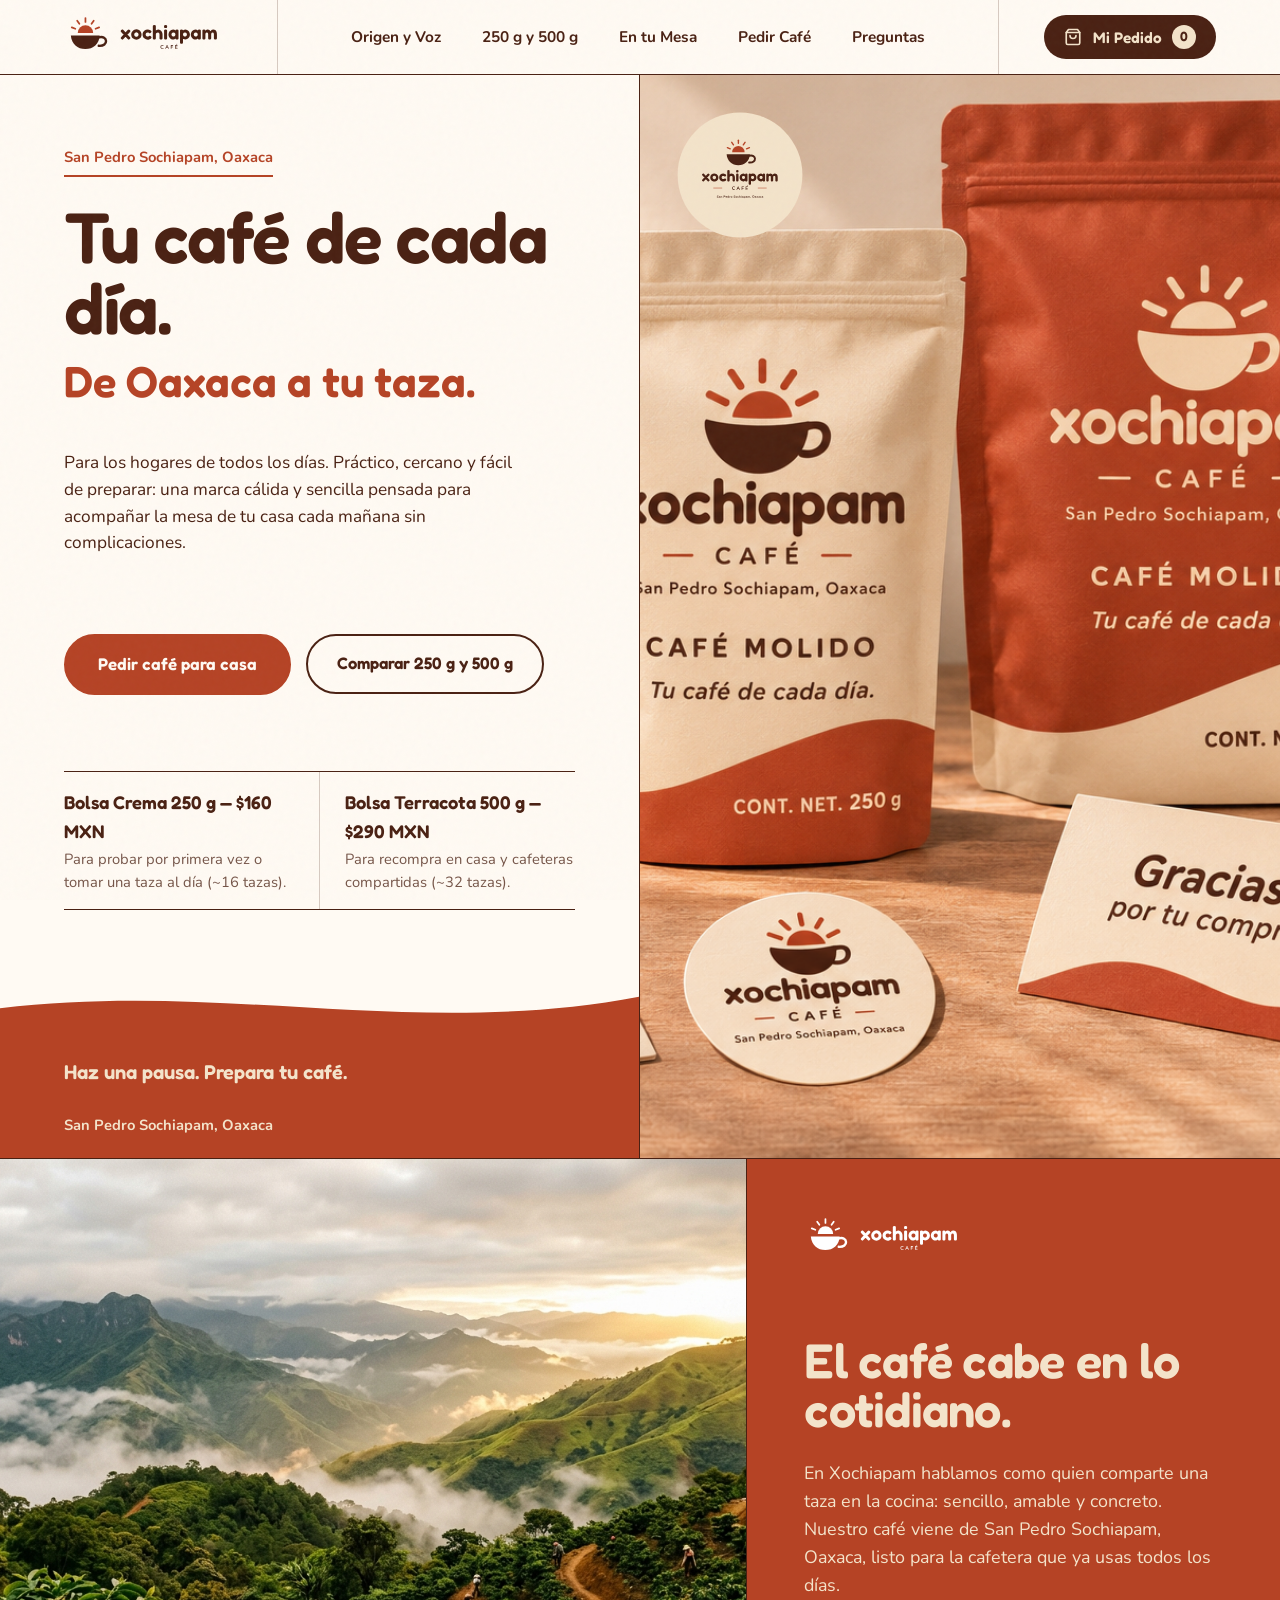
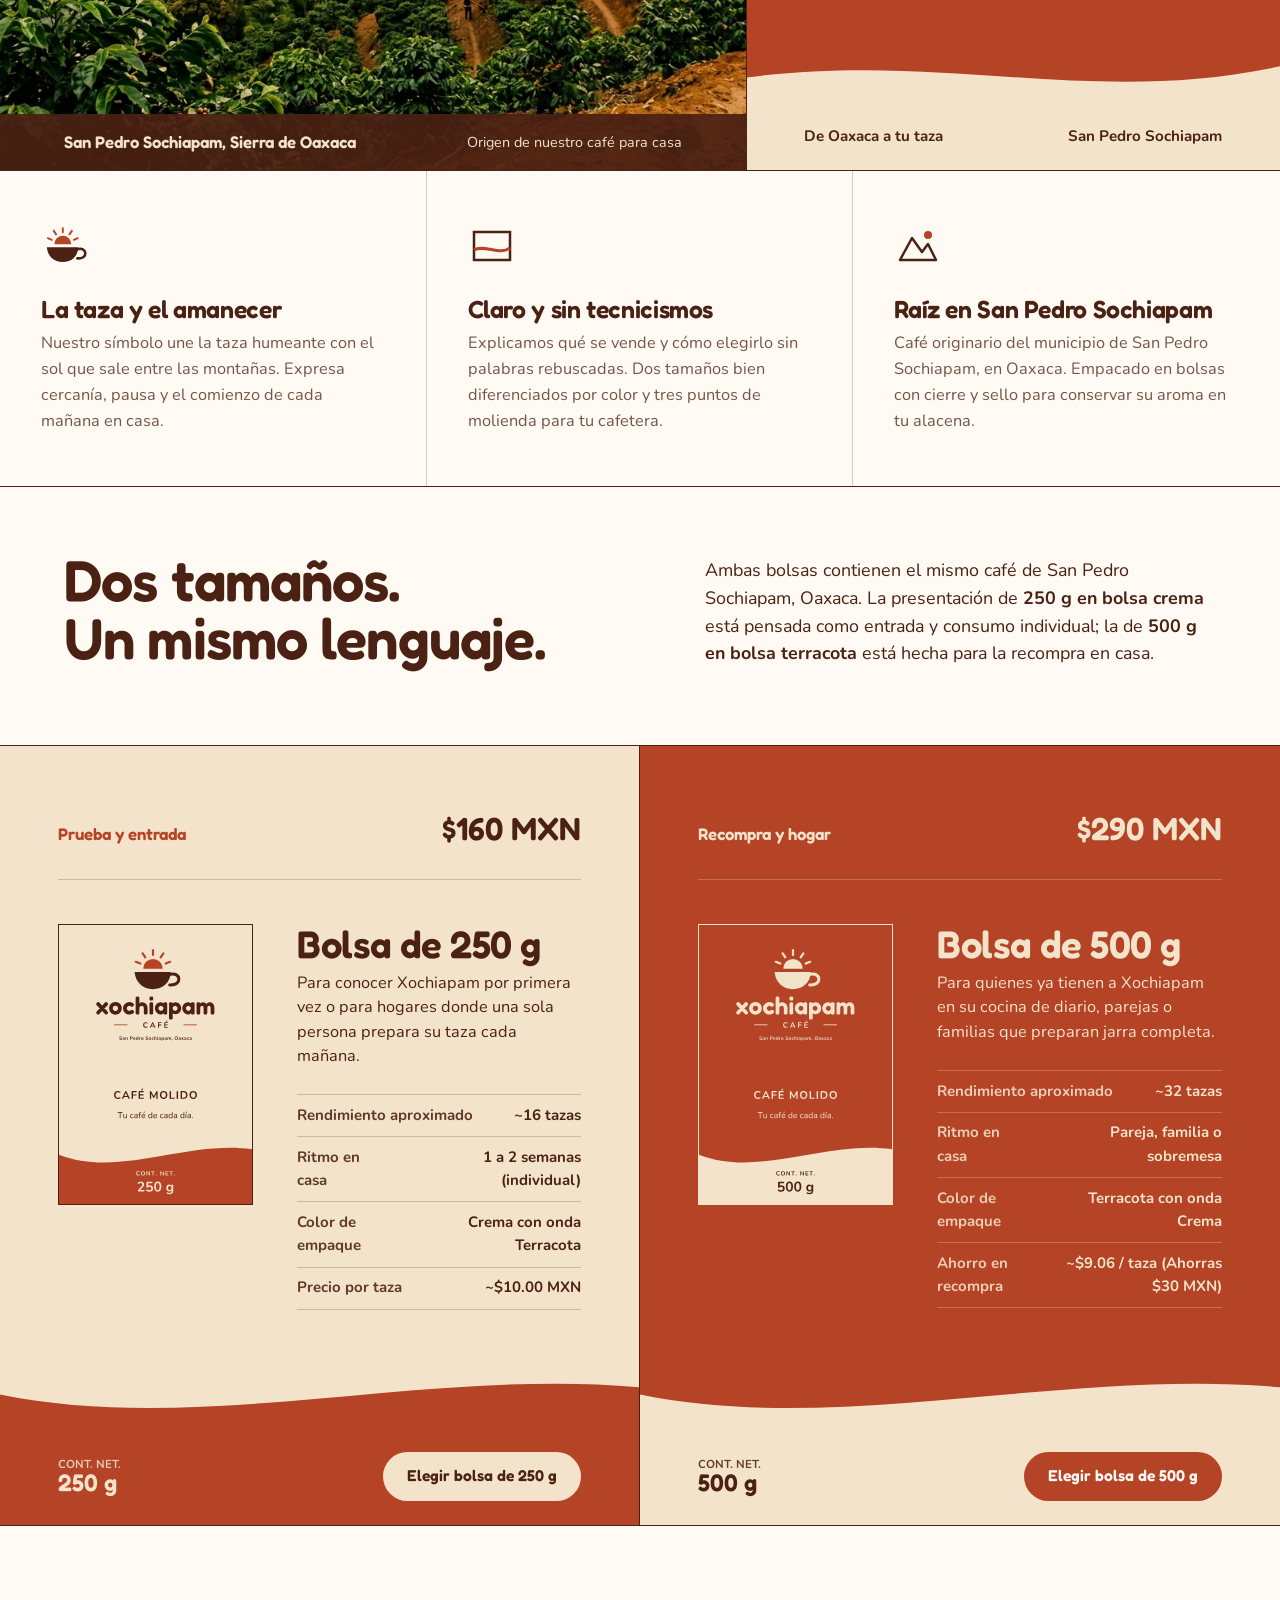
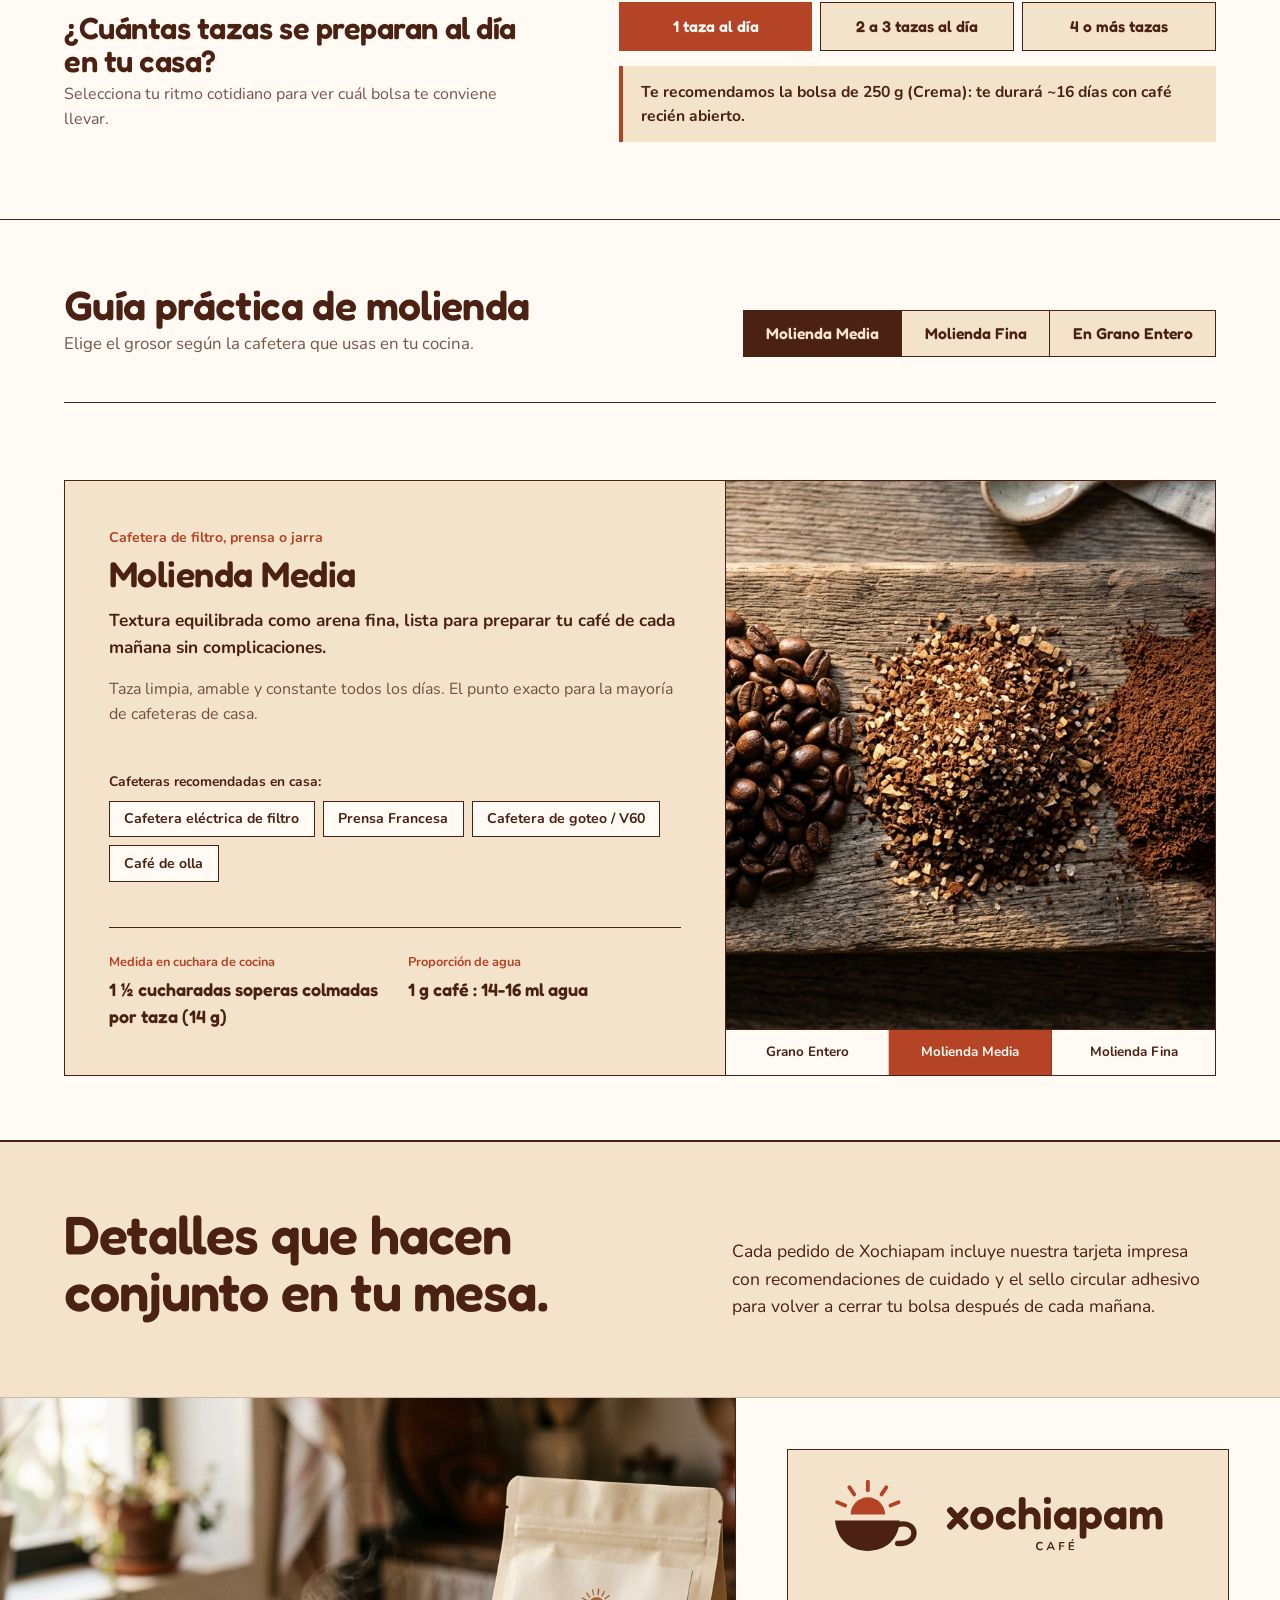
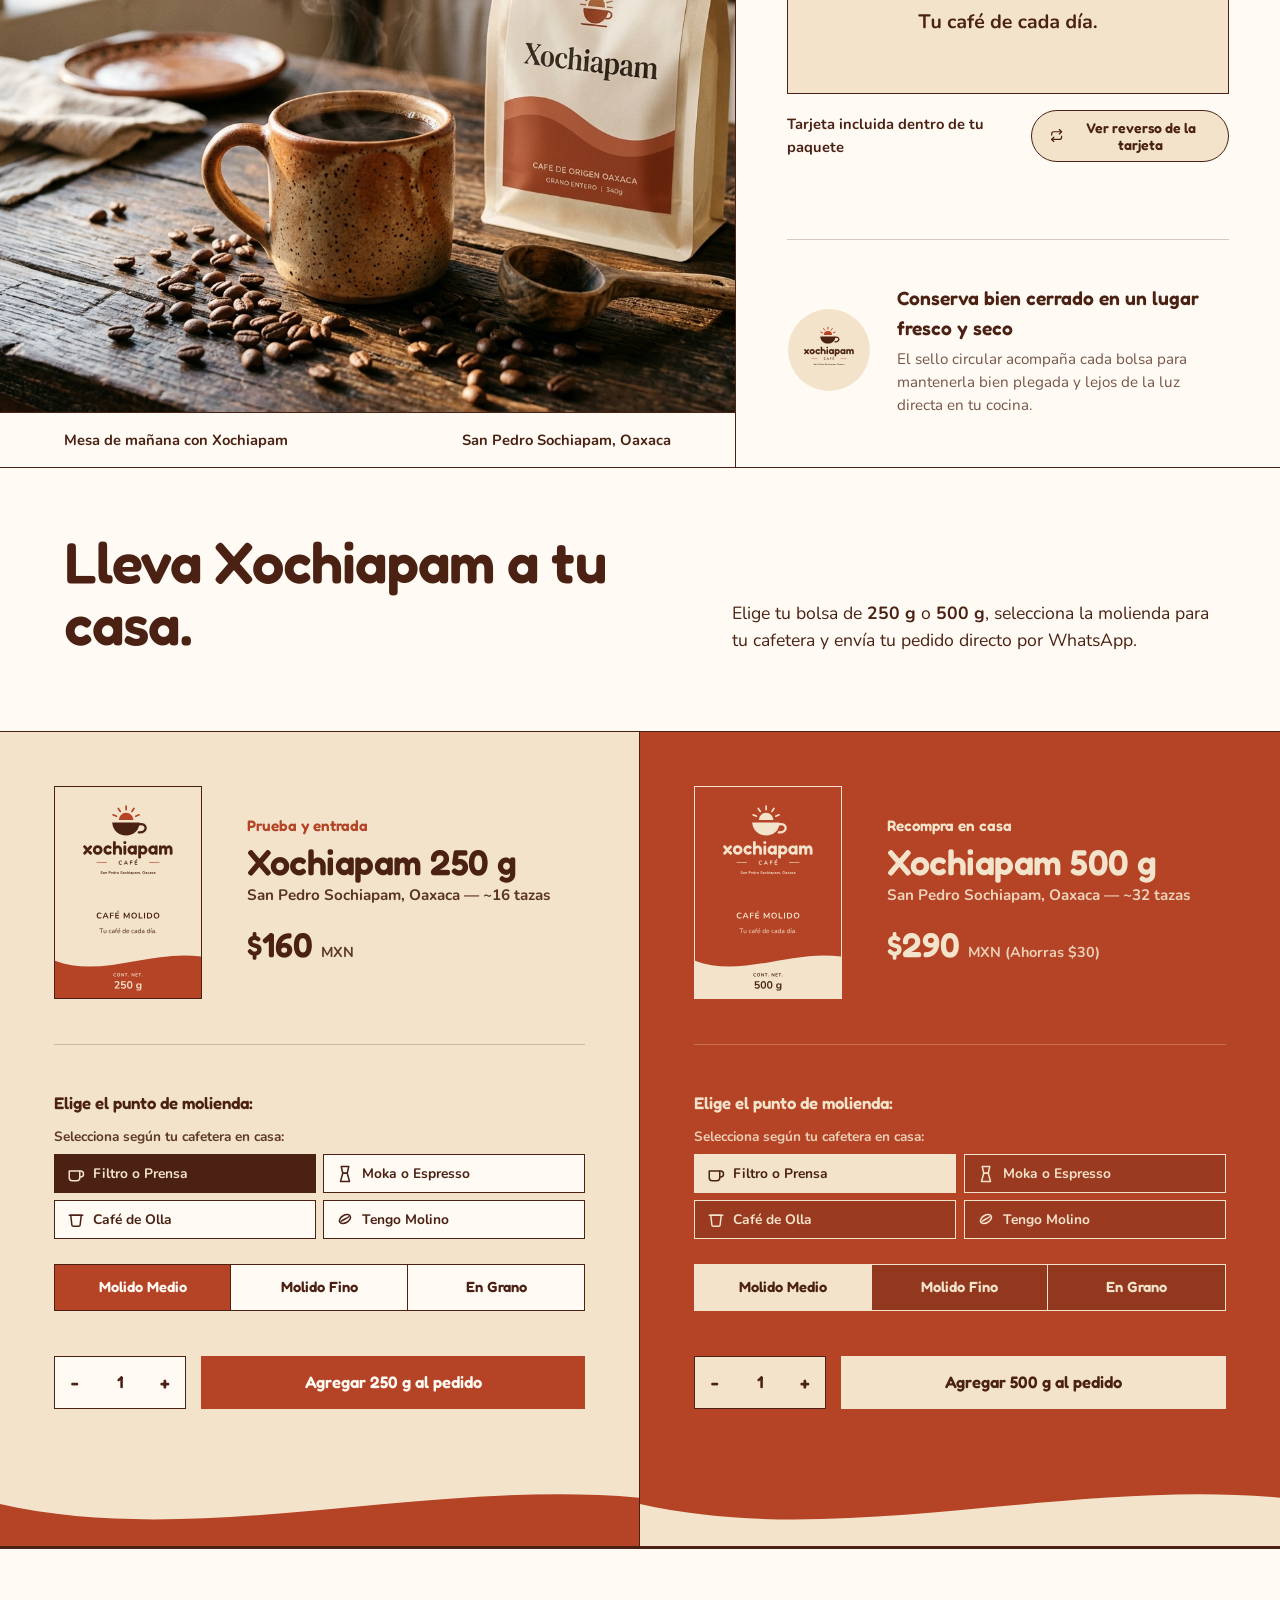
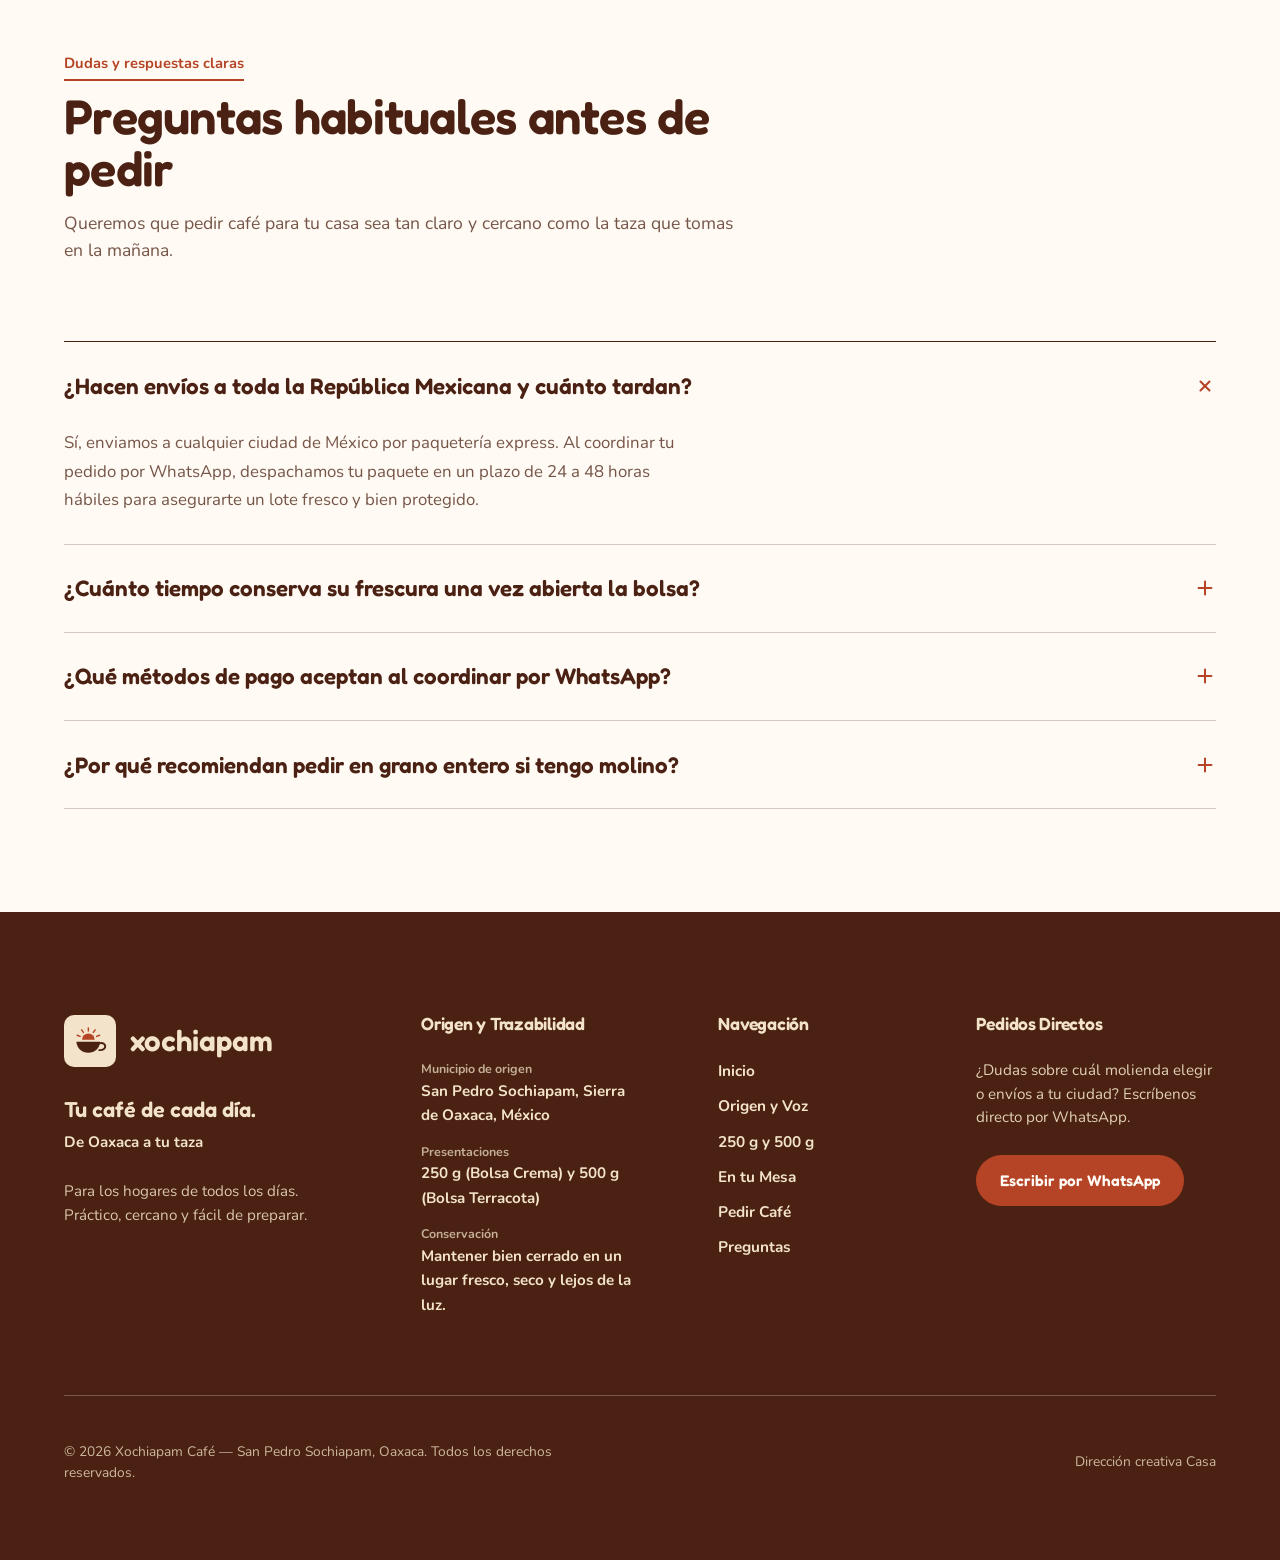
==== index.html @ 37b4b262 "feat(ui): add native editorial FAQ accordion and interactive purchase toast" ====
<!DOCTYPE html>
<html lang="es-MX">
<head>
  <meta charset="UTF-8">
  <meta name="viewport" content="width=device-width, initial-scale=1.0">
  <title>Xochiapam — Tu café de cada día | San Pedro Sochiapam, Oaxaca</title>
  <meta name="description" content="Café Xochiapam de San Pedro Sochiapam, Oaxaca. Para los hogares de todos los días: práctico, cercano y fácil de preparar. Presentaciones de 250 g en bolsa crema y 500 g en bolsa terracota.">
  <meta name="theme-color" content="#4A2113">

  <link rel="icon" type="image/svg+xml" href="assets/logos/simbolo-color.svg">

  <!-- Hojas de estilo modulares -->
  <link rel="stylesheet" href="css/tokens.css">
  <link rel="stylesheet" href="css/layout.css">
  <link rel="stylesheet" href="css/components.css">
</head>
<body>

  <!-- Enlace de salto directo para accesibilidad -->
  <a href="#main-content" class="skip-link">Saltar al contenido principal</a>

  <!-- ======================================================================
       CABECERA FIJA DE MARCA (SIN ADORNOS NI NUMERACIÓN ARTIFICIAL)
       ====================================================================== -->
  <header class="site-header">
    <div class="header-inner">
      <a href="#hero" class="brand-logo-link" aria-label="Xochiapam Café — Inicio">
        <img src="assets/logos/horizontal-color.svg" alt="Xochiapam Café" class="brand-logo-img" width="184" height="44">
      </a>

      <nav class="main-nav" aria-label="Navegación principal">
        <a href="#origen" class="nav-link">Origen y Voz</a>
        <a href="#comparativa" class="nav-link">250 g y 500 g</a>
        <a href="#mesa" class="nav-link">En tu Mesa</a>
        <a href="#tienda" class="nav-link">Pedir Café</a>
        <a href="#faq" class="nav-link">Preguntas</a>
      </nav>

      <div class="header-actions">
        <button
          type="button"
          id="cart-open-btn"
          class="cart-trigger-btn"
          aria-controls="cart-drawer"
          aria-haspopup="dialog"
          aria-label="Abrir bolsa de pedido"
        >
          <svg width="18" height="18" viewBox="0 0 24 24" fill="none" stroke="currentColor" stroke-width="2.2" stroke-linecap="round" stroke-linejoin="round" aria-hidden="true">
            <path d="M6 2L3 6v14a2 2 0 0 0 2 2h14a2 2 0 0 0 2-2V6l-3-4z"></path>
            <line x1="3" y1="6" x2="21" y2="6"></line>
            <path d="M16 10a4 4 0 0 1-8 0"></path>
          </svg>
          <span>Mi Pedido</span>
          <span id="cart-counter" class="cart-badge" aria-live="polite">0</span>
        </button>
      </div>
    </div>
  </header>

  <main id="main-content">

    <!-- ====================================================================
         HERO FULL-BLEED 50/50 SPLIT ARQUITECTÓNICO (#hero)
         ==================================================================== -->
    <section id="hero" class="hero-section" aria-labelledby="hero-heading">
      <div class="hero-split-stage">
        <!-- Mitad Izquierda: Tipografía Monumental + Tabla Rápida + Onda Terracota -->
        <div class="hero-left-pane">
          <div class="hero-left-content">
            <span class="hero-origin-tag">San Pedro Sochiapam, Oaxaca</span>

            <h1 id="hero-heading" class="hero-title">
              Tu café de cada día.
            </h1>
            <p class="hero-subtitle-display">
              De Oaxaca a tu taza.
            </p>

            <p class="hero-lead">
              Para los hogares de todos los días. Práctico, cercano y fácil de preparar: una marca cálida y sencilla pensada para acompañar la mesa de tu casa cada mañana sin complicaciones.
            </p>

            <div class="hero-cta-group">
              <a href="#tienda" class="btn-primary">Pedir café para casa</a>
              <a href="#comparativa" class="btn-secondary">Comparar 250 g y 500 g</a>
            </div>

            <div class="hero-presentations-ledger">
              <div class="hero-ledger-cell">
                <strong class="hero-ledger-title">Bolsa Crema 250 g — $160 MXN</strong>
                <span class="hero-ledger-desc">Para probar por primera vez o tomar una taza al día (~16 tazas).</span>
              </div>
              <div class="hero-ledger-cell">
                <strong class="hero-ledger-title">Bolsa Terracota 500 g — $290 MXN</strong>
                <span class="hero-ledger-desc">Para recompra en casa y cafeteras compartidas (~32 tazas).</span>
              </div>
            </div>
          </div>

          <div class="hero-left-wave-band">
            <svg class="hero-wave-svg" viewBox="0 0 1080 140" preserveAspectRatio="none" aria-hidden="true">
              <path d="M0 55 C380 -15 700 135 1080 25 V140 H0 Z" fill="#B54325"></path>
            </svg>
            <div class="hero-wave-bar">
              <strong>Haz una pausa. Prepara tu café.</strong>
              <span>San Pedro Sochiapam, Oaxaca</span>
            </div>
          </div>
        </div>

        <!-- Mitad Derecha: Fotografía a Sangre + Sello Oficial -->
        <div class="hero-right-pane">
          <img
            src="assets/images/adhesivo-circular.svg"
            alt="Sello circular oficial de Xochiapam Café, San Pedro Sochiapam, Oaxaca"
            class="hero-axis-seal"
            width="136"
            height="136"
          >
          <img
            src="assets/images/visualizacion-empaque.png"
            alt="Bolsas de Café Xochiapam de 250 g en crema y 500 g en terracota junto a una taza servida sobre mesa de madera"
            class="hero-bleed-photo"
            width="960"
            height="720"
            loading="eager"
          >
        </div>
      </div>
    </section>

    <!-- ====================================================================
         ORIGEN Y VOZ DE MARCA (#origen)
         Panorama de la Sierra + Bloque Monolítico Terracota + 3 Columnas
         ==================================================================== -->
    <section id="origen" class="section-origins" aria-labelledby="origins-heading">
      <div class="origins-top-spread">
        <figure class="origins-sierra-stage">
          <img
            src="assets/images/origen-sochiapam-sierra.jpg"
            alt="Montañas y cafetales bajo sombra en San Pedro Sochiapam, Sierra de Oaxaca"
            class="origins-sierra-img"
            width="960"
            height="600"
            loading="lazy"
          >
          <figcaption class="origins-sierra-caption">
            <strong>San Pedro Sochiapam, Sierra de Oaxaca</strong>
            <span>Origen de nuestro café para casa</span>
          </figcaption>
        </figure>

        <div class="origins-terracota-slab">
          <div class="slab-content">
            <img
              src="assets/logos/horizontal-blanco.svg"
              alt="Xochiapam Café en color crema"
              class="slab-brand-mark"
              width="176"
              height="44"
              loading="lazy"
            >
            <h2 id="origins-heading" class="slab-heading">
              El café cabe en lo cotidiano.
            </h2>
            <p class="slab-lead">
              En Xochiapam hablamos como quien comparte una taza en la cocina: sencillo, amable y concreto. Nuestro café viene de San Pedro Sochiapam, Oaxaca, listo para la cafetera que ya usas todos los días.
            </p>
          </div>

          <div class="slab-wave-footer">
            <svg class="slab-wave-svg" viewBox="0 0 1080 140" preserveAspectRatio="none" aria-hidden="true">
              <path d="M0 55 C400 -15 700 135 1080 25 V140 H0 Z" fill="#F3E3CA"></path>
            </svg>
            <div class="slab-crema-strip">
              <span>De Oaxaca a tu taza</span>
              <span>San Pedro Sochiapam</span>
            </div>
          </div>
        </div>
      </div>

      <!-- Tres Pilares de Identidad (Sin numeración artificial) -->
      <div class="origins-pillars-grid">
        <article class="origin-pillar-col">
          <img
            src="assets/logos/simbolo-color.svg"
            alt="Símbolo de la taza y el amanecer de Xochiapam"
            class="origin-pillar-icon"
            width="48"
            height="48"
            loading="lazy"
          >
          <div>
            <h3>La taza y el amanecer</h3>
            <p>Nuestro símbolo une la taza humeante con el sol que sale entre las montañas. Expresa cercanía, pausa y el comienzo de cada mañana en casa.</p>
          </div>
        </article>

        <article class="origin-pillar-col">
          <svg class="origin-pillar-icon" viewBox="0 0 48 48" fill="none" aria-hidden="true">
            <rect x="6" y="10" width="36" height="28" stroke="#4A2113" stroke-width="2.5"></rect>
            <path d="M6 28 C16 22 32 34 42 26" stroke="#B54325" stroke-width="3"></path>
          </svg>
          <div>
            <h3>Claro y sin tecnicismos</h3>
            <p>Explicamos qué se vende y cómo elegirlo sin palabras rebuscadas. Dos tamaños bien diferenciados por color y tres puntos de molienda para tu cafetera.</p>
          </div>
        </article>

        <article class="origin-pillar-col">
          <svg class="origin-pillar-icon" viewBox="0 0 48 48" fill="none" aria-hidden="true">
            <path d="M6 38 L18 16 L28 30 L34 22 L42 38 Z" stroke="#4A2113" stroke-width="2.5" stroke-linejoin="round"></path>
            <circle cx="34" cy="13" r="4" fill="#B54325"></circle>
          </svg>
          <div>
            <h3>Raíz en San Pedro Sochiapam</h3>
            <p>Café originario del municipio de San Pedro Sochiapam, en Oaxaca. Empacado en bolsas con cierre y sello para conservar su aroma en tu alacena.</p>
          </div>
        </article>
      </div>
    </section>

    <!-- ====================================================================
         EMPAQUE Y COMPARATIVA FULL-BLEED 50/50 (#comparativa)
         "Dos tamaños. Un mismo lenguaje." (Pág. 09 del Manual)
         ==================================================================== -->
    <section id="comparativa" class="section-comparison" aria-labelledby="comparison-heading">
      <div class="comparison-header-bar">
        <h2 id="comparison-heading" class="comparison-headline">
          Dos tamaños.<br>Un mismo lenguaje.
        </h2>
        <p class="comparison-lead">
          Ambas bolsas contienen el mismo café de San Pedro Sochiapam, Oaxaca. La presentación de <strong>250 g en bolsa crema</strong> está pensada como entrada y consumo individual; la de <strong>500 g en bolsa terracota</strong> está hecha para la recompra en casa.
        </p>
      </div>

      <!-- Duelo Arquitectónico 50/50 a Sangre: Crema (250g) | Terracota (500g) -->
      <div class="dual-packaging-split">
        <!-- MITAD IZQUIERDA: 250 g CREMA CON ONDA TERRACOTA -->
        <article class="pack-world pack-world--crema" id="world-250">
          <div class="pack-world-inner">
            <header class="pack-world-header">
              <span class="pack-role-tag">Prueba y entrada</span>
              <span class="pack-price-pill">$160 MXN</span>
            </header>

            <div class="pack-body-grid">
              <img
                src="assets/images/frontal-250g.svg"
                alt="Etiqueta oficial frontal de 250 g en color crema con onda terracota"
                class="pack-label-artwork"
                width="195"
                height="281"
                loading="lazy"
              >

              <div>
                <h3 class="pack-title">Bolsa de 250 g</h3>
                <p class="pack-subtitle">
                  Para conocer Xochiapam por primera vez o para hogares donde una sola persona prepara su taza cada mañana.
                </p>

                <dl class="pack-specs-dl">
                  <div class="pack-spec-row">
                    <dt>Rendimiento aproximado</dt>
                    <dd>~16 tazas</dd>
                  </div>
                  <div class="pack-spec-row">
                    <dt>Ritmo en casa</dt>
                    <dd>1 a 2 semanas (individual)</dd>
                  </div>
                  <div class="pack-spec-row">
                    <dt>Color de empaque</dt>
                    <dd>Crema con onda Terracota</dd>
                  </div>
                  <div class="pack-spec-row">
                    <dt>Precio por taza</dt>
                    <dd>~$10.00 MXN</dd>
                  </div>
                </dl>
              </div>
            </div>
          </div>

          <div class="pack-wave-footer">
            <svg class="pack-wave-svg" viewBox="0 0 900 120" preserveAspectRatio="none" aria-hidden="true">
              <path d="M0 30 C280 115 600 -25 900 15 V120 H0 Z" fill="#B54325"></path>
            </svg>
            <div class="pack-wave-cta-bar">
              <div class="pack-weight-stamp">
                <small>CONT. NET.</small>
                250 g
              </div>
              <a href="#tienda" class="btn-comparison" data-weight="250">
                Elegir bolsa de 250 g
              </a>
            </div>
          </div>
        </article>

        <!-- MITAD DERECHA: 500 g TERRACOTA CON ONDA CREMA -->
        <article class="pack-world pack-world--terracota" id="world-500">
          <div class="pack-world-inner">
            <header class="pack-world-header">
              <span class="pack-role-tag">Recompra y hogar</span>
              <span class="pack-price-pill">$290 MXN</span>
            </header>

            <div class="pack-body-grid">
              <img
                src="assets/images/frontal-500g.svg"
                alt="Etiqueta oficial frontal de 500 g en color terracota con onda crema"
                class="pack-label-artwork"
                width="195"
                height="281"
                loading="lazy"
              >

              <div>
                <h3 class="pack-title">Bolsa de 500 g</h3>
                <p class="pack-subtitle">
                  Para quienes ya tienen a Xochiapam en su cocina de diario, parejas o familias que preparan jarra completa.
                </p>

                <dl class="pack-specs-dl">
                  <div class="pack-spec-row">
                    <dt>Rendimiento aproximado</dt>
                    <dd>~32 tazas</dd>
                  </div>
                  <div class="pack-spec-row">
                    <dt>Ritmo en casa</dt>
                    <dd>Pareja, familia o sobremesa</dd>
                  </div>
                  <div class="pack-spec-row">
                    <dt>Color de empaque</dt>
                    <dd>Terracota con onda Crema</dd>
                  </div>
                  <div class="pack-spec-row">
                    <dt>Ahorro en recompra</dt>
                    <dd>~$9.06 / taza (Ahorras $30 MXN)</dd>
                  </div>
                </dl>
              </div>
            </div>
          </div>

          <div class="pack-wave-footer">
            <svg class="pack-wave-svg" viewBox="0 0 900 120" preserveAspectRatio="none" aria-hidden="true">
              <path d="M0 30 C280 115 600 -25 900 15 V120 H0 Z" fill="#F3E3CA"></path>
            </svg>
            <div class="pack-wave-cta-bar">
              <div class="pack-weight-stamp">
                <small>CONT. NET.</small>
                500 g
              </div>
              <a href="#tienda" class="btn-comparison" data-weight="500">
                Elegir bolsa de 500 g
              </a>
            </div>
          </div>
        </article>
      </div>

      <!-- Calculadora Interactiva de Ritmo en Casa -->
      <div class="household-matcher" aria-label="Calculadora de presentación según consumo diario">
        <div class="matcher-question">
          <h3>¿Cuántas tazas se preparan al día en tu casa?</h3>
          <p>Selecciona tu ritmo cotidiano para ver cuál bolsa te conviene llevar.</p>
        </div>
        <div class="matcher-controls">
          <div class="matcher-pills" role="group" aria-label="Tazas preparadas por día">
            <button type="button" class="matcher-pill is-active" data-ritmo="individual" aria-pressed="true">1 taza al día</button>
            <button type="button" class="matcher-pill" data-ritmo="pareja" aria-pressed="false">2 a 3 tazas al día</button>
            <button type="button" class="matcher-pill" data-ritmo="familia" aria-pressed="false">4 o más tazas</button>
          </div>
          <div class="matcher-verdict" aria-live="polite">
            <span id="matcher-verdict-text">Te recomendamos la bolsa de 250 g (Crema): te durará ~16 días con café recién abierto.</span>
          </div>
        </div>
      </div>

      <!-- Guía Táctil de Molienda con Escenario Macro Fotográfico -->
      <div class="grind-guide-block">
        <div class="grind-guide-top">
          <div class="grind-guide-heading">
            <h3>Guía práctica de molienda</h3>
            <p>Elige el grosor según la cafetera que usas en tu cocina.</p>
          </div>

          <div class="grind-tablist" role="tablist" aria-label="Opciones de molienda">
            <button type="button" role="tab" id="tab-medio" class="grind-tab is-active" aria-selected="true" aria-controls="grind-panel" tabindex="0" data-grind-id="medio">
              Molienda Media
            </button>
            <button type="button" role="tab" id="tab-fino" class="grind-tab" aria-selected="false" aria-controls="grind-panel" tabindex="-1" data-grind-id="fino">
              Molienda Fina
            </button>
            <button type="button" role="tab" id="tab-grano" class="grind-tab" aria-selected="false" aria-controls="grind-panel" tabindex="-1" data-grind-id="grano">
              En Grano Entero
            </button>
          </div>
        </div>

        <div id="grind-panel" class="grind-tabpanel" role="tabpanel" aria-labelledby="tab-medio">
          <div class="grind-panel-info">
            <div>
              <span class="grind-panel-badge" id="grind-badge">Cafetera de filtro, prensa o jarra</span>
              <h4 class="grind-panel-title" id="grind-title">Molienda Media</h4>
              <p class="grind-panel-recommendation" id="grind-recommendation">
                Textura equilibrada como arena fina, lista para preparar tu café de cada mañana sin complicaciones.
              </p>
              <p class="grind-panel-taste" id="grind-taste">
                Taza limpia, amable y constante todos los días. El punto exacto para la mayoría de cafeteras de casa.
              </p>

              <p class="grind-methods-label">Cafeteras recomendadas en casa:</p>
              <ul class="grind-methods-list" id="grind-methods">
                <li class="method-tag">Cafetera eléctrica de filtro</li>
                <li class="method-tag">Prensa Francesa</li>
                <li class="method-tag">Cafetera de goteo / V60</li>
                <li class="method-tag">Café de olla</li>
              </ul>
            </div>

            <div class="grind-recipe-row">
              <div>
                <span class="recipe-stat-label">Medida en cuchara de cocina</span>
                <span class="recipe-stat-value" id="grind-spoons-text">1 ½ cucharadas soperas colmadas por taza (14 g)</span>
              </div>
              <div>
                <span class="recipe-stat-label">Proporción de agua</span>
                <span class="recipe-stat-value" id="grind-ratio-text">1 g café : 14-16 ml agua</span>
              </div>
            </div>
          </div>

          <figure class="grind-tactile-stage" id="grind-photo-stage" data-active-grind="medio">
            <div class="grind-tactile-img-wrap">
              <img
                src="assets/images/granos-molienda-textura.jpg"
                alt="Comparativa macro sobre madera: grano entero tostado, molienda media y molienda fina"
                class="grind-tactile-img"
                width="680"
                height="420"
                loading="lazy"
              >
            </div>
            <figcaption class="grind-tactile-zones">
              <span class="grind-zone-item" data-zone="grano">Grano Entero</span>
              <span class="grind-zone-item" data-zone="medio">Molienda Media</span>
              <span class="grind-zone-item" data-zone="fino">Molienda Fina</span>
            </figcaption>
          </figure>
        </div>
      </div>
    </section>

    <!-- ====================================================================
         DETALLES QUE HACEN CONJUNTO EN TU MESA (#mesa)
         ==================================================================== -->
    <section id="mesa" class="section-ensemble" aria-labelledby="ensemble-heading">
      <div class="ensemble-header-bar">
        <h2 id="ensemble-heading" class="ensemble-headline">
          Detalles que hacen conjunto en tu mesa.
        </h2>
        <p class="ensemble-lead">
          Cada pedido de Xochiapam incluye nuestra tarjeta impresa con recomendaciones de cuidado y el sello circular adhesivo para volver a cerrar tu bolsa después de cada mañana.
        </p>
      </div>

      <div class="ensemble-split-grid">
        <figure class="ensemble-photo-pane">
          <img
            src="assets/images/ritual-taza-madera.jpg"
            alt="Taza de cerámica artesanal con café recién servido junto a una bolsa de Xochiapam sobre mesa de madera"
            width="900"
            height="675"
            loading="lazy"
          >
          <figcaption class="ensemble-photo-caption">
            <span>Mesa de mañana con Xochiapam</span>
            <span>San Pedro Sochiapam, Oaxaca</span>
          </figcaption>
        </figure>

        <div class="ensemble-stationery-pane">
          <div class="ensemble-flip-card-wrap">
            <div class="ensemble-flip-card" role="button" tabindex="0" aria-label="Girar tarjeta de agradecimiento para ver frente y reverso">
              <div class="ensemble-flip-face ensemble-flip-face--front">
                <img
                  src="assets/images/tarjeta-frente.svg"
                  alt="Frente de la tarjeta Xochiapam: Tu café de cada día"
                  width="900"
                  height="500"
                  loading="lazy"
                >
              </div>
              <div class="ensemble-flip-face ensemble-flip-face--back">
                <img
                  src="assets/images/tarjeta-reverso.svg"
                  alt="Reverso de la tarjeta Xochiapam: San Pedro Sochiapam, Oaxaca"
                  width="900"
                  height="500"
                  loading="lazy"
                >
              </div>
            </div>
            <div class="ensemble-flip-controls">
              <span class="ensemble-flip-caption">Tarjeta incluida dentro de tu paquete</span>
              <button type="button" class="btn-flip-card" id="btn-flip-card" aria-pressed="false">
                <svg width="15" height="15" viewBox="0 0 24 24" fill="none" stroke="currentColor" stroke-width="2.2" stroke-linecap="round" stroke-linejoin="round" aria-hidden="true">
                  <polyline points="17 1 21 5 17 9"></polyline>
                  <path d="M3 11V9a4 4 0 0 1 4-4h14"></path>
                  <polyline points="7 23 3 19 7 15"></polyline>
                  <path d="M21 13v2a4 4 0 0 1-4 4H3"></path>
                </svg>
                <span>Ver reverso de la tarjeta</span>
              </button>
            </div>
          </div>

          <div class="ensemble-seal-row">
            <img
              src="assets/images/adhesivo-circular.svg"
              alt="Sello circular adhesivo Xochiapam Café"
              class="ensemble-seal-img"
              width="84"
              height="84"
              loading="lazy"
            >
            <div class="ensemble-seal-text">
              <strong>Conserva bien cerrado en un lugar fresco y seco</strong>
              <p>El sello circular acompaña cada bolsa para mantenerla bien plegada y lejos de la luz directa en tu cocina.</p>
            </div>
          </div>
        </div>
      </div>
    </section>

    <!-- ====================================================================
         MOSTRADOR DE PEDIDO DIRECTO (#tienda)
         ==================================================================== -->
    <section id="tienda" class="section-boutique" aria-labelledby="boutique-heading">
      <div class="boutique-header-bar">
        <h2 id="boutique-heading" class="boutique-title">
          Lleva Xochiapam a tu casa.
        </h2>
        <p class="boutique-subtitle">
          Elige tu bolsa de <strong>250 g</strong> o <strong>500 g</strong>, selecciona la molienda para tu cafetera y envía tu pedido directo por WhatsApp.
        </p>
      </div>

      <div class="boutique-grid">
        <!-- MOSTRADOR 250 g (CREMA) -->
        <article class="boutique-card boutique-card--250" data-product="xochiapam-250">
          <div class="boutique-card-body">
            <div class="boutique-card-top">
              <img
                src="assets/images/frontal-250g.svg"
                alt="Bolsa de Café Xochiapam 250 g en color crema"
                class="boutique-pack-img"
                width="148"
                height="213"
                loading="lazy"
              >
              <div>
                <span class="boutique-badge">Prueba y entrada</span>
                <h3 class="boutique-product-title">Xochiapam 250 g</h3>
                <p class="boutique-product-meta">San Pedro Sochiapam, Oaxaca — ~16 tazas</p>
                <div class="boutique-price-row">
                  <span class="boutique-price">$160</span>
                  <span class="boutique-currency">MXN</span>
                </div>
              </div>
            </div>

            <fieldset class="config-fieldset">
              <legend class="config-legend">Elige el punto de molienda:</legend>

              <div class="quick-brewer-picker">
                <span class="brewer-picker-title">Selecciona según tu cafetera en casa:</span>
                <div class="brewer-buttons-grid">
                  <button type="button" class="btn-brewer is-active" data-grind="medio" aria-label="Molienda media para cafetera de filtro o prensa">
                    <svg viewBox="0 0 24 24" fill="none" stroke="currentColor" stroke-width="2" stroke-linecap="round" stroke-linejoin="round" aria-hidden="true">
                      <path d="M17 8h1a4 4 0 1 1 0 8h-1"></path>
                      <path d="M3 8h14v9a4 4 0 0 1-4 4H7a4 4 0 0 1-4-4Z"></path>
                    </svg>
                    <span>Filtro o Prensa</span>
                  </button>
                  <button type="button" class="btn-brewer" data-grind="fino" aria-label="Molienda fina para cafetera moka o espresso">
                    <svg viewBox="0 0 24 24" fill="none" stroke="currentColor" stroke-width="2" stroke-linecap="round" stroke-linejoin="round" aria-hidden="true">
                      <polygon points="7 2 17 2 15 11 9 11 7 2"></polygon>
                      <polygon points="9 11 15 11 18 22 6 22 9 11"></polygon>
                    </svg>
                    <span>Moka o Espresso</span>
                  </button>
                  <button type="button" class="btn-brewer" data-grind="medio" aria-label="Molienda media para café de olla">
                    <svg viewBox="0 0 24 24" fill="none" stroke="currentColor" stroke-width="2" stroke-linecap="round" stroke-linejoin="round" aria-hidden="true">
                      <path d="M5 7h14l-1.5 13a2 2 0 0 1-2 1.8H8.5a2 2 0 0 1-2-1.8L5 7Z"></path>
                      <line x1="3" y1="7" x2="21" y2="7"></line>
                    </svg>
                    <span>Café de Olla</span>
                  </button>
                  <button type="button" class="btn-brewer" data-grind="grano" aria-label="En grano entero para molino propio">
                    <svg viewBox="0 0 24 24" fill="none" stroke="currentColor" stroke-width="2" stroke-linecap="round" stroke-linejoin="round" aria-hidden="true">
                      <ellipse cx="12" cy="12" rx="8" ry="5" transform="rotate(-30 12 12)"></ellipse>
                      <path d="M7 15c3-2 7-4 10-6"></path>
                    </svg>
                    <span>Tengo Molino</span>
                  </button>
                </div>
              </div>

              <div class="grind-pills-group" role="radiogroup" aria-label="Molienda para bolsa de 250 g">
                <label class="grind-pill-label">
                  <input type="radio" name="grind-250" value="medio" checked>
                  <span class="grind-pill-box">Molido Medio</span>
                </label>
                <label class="grind-pill-label">
                  <input type="radio" name="grind-250" value="fino">
                  <span class="grind-pill-box">Molido Fino</span>
                </label>
                <label class="grind-pill-label">
                  <input type="radio" name="grind-250" value="grano">
                  <span class="grind-pill-box">En Grano</span>
                </label>
              </div>
            </fieldset>

            <div class="boutique-action-row">
              <div class="qty-stepper" role="group" aria-label="Cantidad de bolsas de 250 g">
                <button type="button" class="btn-qty-step" data-action="decrease" aria-label="Disminuir cantidad">-</button>
                <input type="number" class="qty-input" value="1" min="1" max="99" aria-label="Cantidad de bolsas de 250 g">
                <button type="button" class="btn-qty-step" data-action="increase" aria-label="Aumentar cantidad">+</button>
              </div>

              <button type="button" class="btn-add-to-cart" data-product-id="xochiapam-250">
                <span>Agregar 250 g al pedido</span>
              </button>
            </div>
          </div>

          <div class="pack-wave-footer">
            <svg class="pack-wave-svg" viewBox="0 0 900 90" preserveAspectRatio="none" aria-hidden="true">
              <path d="M0 25 C280 95 600 -15 900 15 V90 H0 Z" fill="#B54325"></path>
            </svg>
          </div>
        </article>

        <!-- MOSTRADOR 500 g (TERRACOTA) -->
        <article class="boutique-card boutique-card--500" data-product="xochiapam-500">
          <div class="boutique-card-body">
            <div class="boutique-card-top">
              <img
                src="assets/images/frontal-500g.svg"
                alt="Bolsa de Café Xochiapam 500 g en color terracota"
                class="boutique-pack-img"
                width="148"
                height="213"
                loading="lazy"
              >
              <div>
                <span class="boutique-badge">Recompra en casa</span>
                <h3 class="boutique-product-title">Xochiapam 500 g</h3>
                <p class="boutique-product-meta">San Pedro Sochiapam, Oaxaca — ~32 tazas</p>
                <div class="boutique-price-row">
                  <span class="boutique-price">$290</span>
                  <span class="boutique-currency">MXN (Ahorras $30)</span>
                </div>
              </div>
            </div>

            <fieldset class="config-fieldset">
              <legend class="config-legend">Elige el punto de molienda:</legend>

              <div class="quick-brewer-picker">
                <span class="brewer-picker-title">Selecciona según tu cafetera en casa:</span>
                <div class="brewer-buttons-grid">
                  <button type="button" class="btn-brewer is-active" data-grind="medio" aria-label="Molienda media para cafetera de filtro o prensa">
                    <svg viewBox="0 0 24 24" fill="none" stroke="currentColor" stroke-width="2" stroke-linecap="round" stroke-linejoin="round" aria-hidden="true">
                      <path d="M17 8h1a4 4 0 1 1 0 8h-1"></path>
                      <path d="M3 8h14v9a4 4 0 0 1-4 4H7a4 4 0 0 1-4-4Z"></path>
                    </svg>
                    <span>Filtro o Prensa</span>
                  </button>
                  <button type="button" class="btn-brewer" data-grind="fino" aria-label="Molienda fina para cafetera moka o espresso">
                    <svg viewBox="0 0 24 24" fill="none" stroke="currentColor" stroke-width="2" stroke-linecap="round" stroke-linejoin="round" aria-hidden="true">
                      <polygon points="7 2 17 2 15 11 9 11 7 2"></polygon>
                      <polygon points="9 11 15 11 18 22 6 22 9 11"></polygon>
                    </svg>
                    <span>Moka o Espresso</span>
                  </button>
                  <button type="button" class="btn-brewer" data-grind="medio" aria-label="Molienda media para café de olla">
                    <svg viewBox="0 0 24 24" fill="none" stroke="currentColor" stroke-width="2" stroke-linecap="round" stroke-linejoin="round" aria-hidden="true">
                      <path d="M5 7h14l-1.5 13a2 2 0 0 1-2 1.8H8.5a2 2 0 0 1-2-1.8L5 7Z"></path>
                      <line x1="3" y1="7" x2="21" y2="7"></line>
                    </svg>
                    <span>Café de Olla</span>
                  </button>
                  <button type="button" class="btn-brewer" data-grind="grano" aria-label="En grano entero para molino propio">
                    <svg viewBox="0 0 24 24" fill="none" stroke="currentColor" stroke-width="2" stroke-linecap="round" stroke-linejoin="round" aria-hidden="true">
                      <ellipse cx="12" cy="12" rx="8" ry="5" transform="rotate(-30 12 12)"></ellipse>
                      <path d="M7 15c3-2 7-4 10-6"></path>
                    </svg>
                    <span>Tengo Molino</span>
                  </button>
                </div>
              </div>

              <div class="grind-pills-group" role="radiogroup" aria-label="Molienda para bolsa de 500 g">
                <label class="grind-pill-label">
                  <input type="radio" name="grind-500" value="medio" checked>
                  <span class="grind-pill-box">Molido Medio</span>
                </label>
                <label class="grind-pill-label">
                  <input type="radio" name="grind-500" value="fino">
                  <span class="grind-pill-box">Molido Fino</span>
                </label>
                <label class="grind-pill-label">
                  <input type="radio" name="grind-500" value="grano">
                  <span class="grind-pill-box">En Grano</span>
                </label>
              </div>
            </fieldset>

            <div class="boutique-action-row">
              <div class="qty-stepper" role="group" aria-label="Cantidad de bolsas de 500 g">
                <button type="button" class="btn-qty-step" data-action="decrease" aria-label="Disminuir cantidad">-</button>
                <input type="number" class="qty-input" value="1" min="1" max="99" aria-label="Cantidad de bolsas de 500 g">
                <button type="button" class="btn-qty-step" data-action="increase" aria-label="Aumentar cantidad">+</button>
              </div>

              <button type="button" class="btn-add-to-cart" data-product-id="xochiapam-500">
                <span>Agregar 500 g al pedido</span>
              </button>
            </div>
          </div>

          <div class="pack-wave-footer">
            <svg class="pack-wave-svg" viewBox="0 0 900 90" preserveAspectRatio="none" aria-hidden="true">
              <path d="M0 25 C280 95 600 -15 900 15 V90 H0 Z" fill="#F3E3CA"></path>
            </svg>
          </div>
        </article>
      </div>
    </section>

    <!-- ====================================================================
         PREGUNTAS HABITUALES ANTES DE PEDIR (#faq)
         Acordeón editorial exclusivo (<details name="faq-group">)
         ==================================================================== -->
    <section id="faq" class="section-faq" aria-labelledby="faq-heading">
      <div class="container">
        <div class="faq-header-bar">
          <span class="faq-badge">Dudas y respuestas claras</span>
          <h2 id="faq-heading" class="faq-title">
            Preguntas habituales antes de pedir
          </h2>
          <p class="faq-subtitle">
            Queremos que pedir café para tu casa sea tan claro y cercano como la taza que tomas en la mañana.
          </p>
        </div>

        <div class="faq-accordion-container">
          <details class="faq-item" name="faq-group" open>
            <summary class="faq-summary">
              <span class="faq-question">¿Hacen envíos a toda la República Mexicana y cuánto tardan?</span>
              <svg class="faq-toggle-icon" width="22" height="22" viewBox="0 0 24 24" fill="none" stroke="currentColor" stroke-width="2.2" stroke-linecap="round" stroke-linejoin="round" aria-hidden="true">
                <line x1="12" y1="5" x2="12" y2="19"></line>
                <line x1="5" y1="12" x2="19" y2="12"></line>
              </svg>
            </summary>
            <div class="faq-content">
              <p>
                Sí, enviamos a cualquier ciudad de México por paquetería express. Al coordinar tu pedido por WhatsApp, despachamos tu paquete en un plazo de 24 a 48 horas hábiles para asegurarte un lote fresco y bien protegido.
              </p>
            </div>
          </details>

          <details class="faq-item" name="faq-group">
            <summary class="faq-summary">
              <span class="faq-question">¿Cuánto tiempo conserva su frescura una vez abierta la bolsa?</span>
              <svg class="faq-toggle-icon" width="22" height="22" viewBox="0 0 24 24" fill="none" stroke="currentColor" stroke-width="2.2" stroke-linecap="round" stroke-linejoin="round" aria-hidden="true">
                <line x1="12" y1="5" x2="12" y2="19"></line>
                <line x1="5" y1="12" x2="19" y2="12"></line>
              </svg>
            </summary>
            <div class="faq-content">
              <p>
                Nuestras bolsas cuentan con válvula desgasificadora unidireccional y cierre tipo zip hermético, además del adhesivo circular incluido de regalo. Conservando la bolsa en tu alacena (lejos de calor y luz directa), mantiene su aroma y aceites óptimos de 4 a 6 semanas.
              </p>
            </div>
          </details>

          <details class="faq-item" name="faq-group">
            <summary class="faq-summary">
              <span class="faq-question">¿Qué métodos de pago aceptan al coordinar por WhatsApp?</span>
              <svg class="faq-toggle-icon" width="22" height="22" viewBox="0 0 24 24" fill="none" stroke="currentColor" stroke-width="2.2" stroke-linecap="round" stroke-linejoin="round" aria-hidden="true">
                <line x1="12" y1="5" x2="12" y2="19"></line>
                <line x1="5" y1="12" x2="19" y2="12"></line>
              </svg>
            </summary>
            <div class="faq-content">
              <p>
                Aceptamos transferencia electrónica inmediata (SPEI sin comisión adicional), pago con tarjeta de crédito o débito mediante enlace bancario protegido y depósitos en tiendas de conveniencia. Al enviar tu pedido te proporcionamos los datos al instante.
              </p>
            </div>
          </details>

          <details class="faq-item" name="faq-group">
            <summary class="faq-summary">
              <span class="faq-question">¿Por qué recomiendan pedir en grano entero si tengo molino?</span>
              <svg class="faq-toggle-icon" width="22" height="22" viewBox="0 0 24 24" fill="none" stroke="currentColor" stroke-width="2.2" stroke-linecap="round" stroke-linejoin="round" aria-hidden="true">
                <line x1="12" y1="5" x2="12" y2="19"></line>
                <line x1="5" y1="12" x2="19" y2="12"></line>
              </svg>
            </summary>
            <div class="faq-content">
              <p>
                Moler el café en el minuto previo a la infusión resguarda los compuestos aromáticos más sutiles. Si no tienes molino, no te preocupes: nuestra molienda media llega lista y calibrada para cafetera eléctrica o prensa francesa con excelente rendimiento.
              </p>
            </div>
          </details>
        </div>
      </div>
    </section>

  </main>

  <!-- ======================================================================
       AVISO TÁCTIL FLOTANTE DE PEDIDO (#purchase-toast)
       ====================================================================== -->
  <aside id="purchase-toast" class="purchase-toast" role="status" aria-live="polite" aria-atomic="true" hidden>
    <div class="toast-inner">
      <div class="toast-symbol-box" aria-hidden="true">
        <img src="assets/logos/simbolo-color.svg" alt="" width="24" height="24">
      </div>
      <div class="toast-info">
        <strong class="toast-title">Agregado a tu pedido</strong>
        <p class="toast-item-desc" id="toast-desc">Xochiapam 250 g (Molido Medio)</p>
      </div>
      <div class="toast-actions">
        <button type="button" id="toast-view-btn" class="btn-toast-view">
          <span>Ver bolsa</span>
        </button>
        <button type="button" id="toast-close-btn" class="btn-toast-close" aria-label="Cerrar notificación">
          &times;
        </button>
      </div>
    </div>
  </aside>

  <!-- ======================================================================
       CAJÓN LATERAL NATIVO DE PEDIDO (<dialog id="cart-drawer">)
       ====================================================================== -->
  <dialog
    id="cart-drawer"
    class="cart-drawer"
    aria-labelledby="drawer-title"
    aria-describedby="drawer-desc"
  >
    <div class="drawer-layout">
      <header class="drawer-header">
        <div class="drawer-title-group">
          <h2 id="drawer-title">Tu Pedido Xochiapam</h2>
          <p id="drawer-desc" class="drawer-subtitle">San Pedro Sochiapam, Oaxaca</p>
        </div>
        <button type="button" id="cart-close-btn" class="drawer-close-btn" aria-label="Cerrar ventana de pedido">
          &times;
        </button>
      </header>

      <div class="drawer-body">
        <div id="cart-items-container" aria-live="polite"></div>

        <div class="customer-form-box">
          <h3>Datos para tu entrega (opcional)</h3>
          <div class="form-field">
            <label for="customer-name">Tu nombre</label>
            <input type="text" id="customer-name" class="form-input" placeholder="Ej. Elena Morales" autocomplete="name">
          </div>
          <div class="form-field">
            <label for="customer-city">Ciudad o colonia</label>
            <input type="text" id="customer-city" class="form-input" placeholder="Ej. Oaxaca de Juárez, Centro">
          </div>
          <div class="form-field">
            <label for="customer-notes">Notas para tu pedido</label>
            <input type="text" id="customer-notes" class="form-input" placeholder="Ej. Entregar por la tarde">
          </div>
        </div>
      </div>

      <footer class="drawer-footer">
        <div id="cart-toast" class="cart-toast" role="status" aria-live="polite" hidden></div>

        <div class="subtotal-row">
          <span class="subtotal-label">Total estimado</span>
          <strong id="cart-subtotal" class="subtotal-amount">$0 MXN</strong>
        </div>

        <button type="button" id="btn-whatsapp-checkout" class="btn-whatsapp-checkout">
          <span>Enviar pedido por WhatsApp</span>
        </button>

        <button type="button" id="btn-copy-order" class="btn-copy-order">
          Copiar resumen del pedido
        </button>
      </footer>
    </div>
  </dialog>

  <!-- ======================================================================
       PIE DE PÁGINA INSTITUCIONAL EN CACAO (#4A2113)
       ====================================================================== -->
  <footer class="site-footer">
    <div class="container">
      <div class="footer-grid">
        <div>
          <div class="footer-logo-lockup">
            <span class="footer-symbol-box">
              <img src="assets/logos/simbolo-color.svg" alt="Símbolo Xochiapam" width="36" height="36" loading="lazy">
            </span>
            <span class="footer-wordmark">xochiapam</span>
          </div>
          <p class="footer-motto">Tu café de cada día.</p>
          <span class="footer-support">De Oaxaca a tu taza</span>
          <p class="footer-desc">
            Para los hogares de todos los días. Práctico, cercano y fácil de preparar.
          </p>
        </div>

        <div>
          <h3 class="footer-heading">Origen y Trazabilidad</h3>
          <div class="footer-trace-list">
            <div class="footer-trace-item">
              <strong>Municipio de origen</strong>
              <span>San Pedro Sochiapam, Sierra de Oaxaca, México</span>
            </div>
            <div class="footer-trace-item">
              <strong>Presentaciones</strong>
              <span>250 g (Bolsa Crema) y 500 g (Bolsa Terracota)</span>
            </div>
            <div class="footer-trace-item">
              <strong>Conservación</strong>
              <span>Mantener bien cerrado en un lugar fresco, seco y lejos de la luz.</span>
            </div>
          </div>
        </div>

        <div>
          <h3 class="footer-heading">Navegación</h3>
          <ul class="footer-links-list">
            <li><a href="#hero">Inicio</a></li>
            <li><a href="#origen">Origen y Voz</a></li>
            <li><a href="#comparativa">250 g y 500 g</a></li>
            <li><a href="#mesa">En tu Mesa</a></li>
            <li><a href="#tienda">Pedir Café</a></li>
            <li><a href="#faq">Preguntas</a></li>
          </ul>
        </div>

        <div>
          <h3 class="footer-heading">Pedidos Directos</h3>
          <p class="footer-cta-text">
            ¿Dudas sobre cuál molienda elegir o envíos a tu ciudad? Escríbenos directo por WhatsApp.
          </p>
          <a
            href="https://wa.me/5219511234567?text=Hola%2C%20me%20gustar%C3%ADa%20pedir%20Caf%C3%A9%20Xochiapam"
            target="_blank"
            rel="noopener noreferrer"
            class="btn-footer-wa"
          >
            <span>Escribir por WhatsApp</span>
          </a>
        </div>
      </div>

      <div class="footer-bottom">
        <p>&copy; <span id="current-year">2026</span> Xochiapam Café — San Pedro Sochiapam, Oaxaca. Todos los derechos reservados.</p>
        <p>Dirección creativa Casa</p>
      </div>
    </div>
  </footer>

  <!-- Bundle JS sin dependencias (compatible con file:// y servidor HTTP) -->
  <script defer src="js/bundle.js"></script>
</body>
</html>
---- css/tokens.css ----
@font-face {
  font-family: "Fredoka";
  src: url("../assets/fonts/Fredoka-Semibold.ttf") format("truetype");
  font-weight: 600;
  font-style: normal;
  font-display: swap;
}

@font-face {
  font-family: "Nunito";
  src: url("../assets/fonts/Nunito-Regular.ttf") format("truetype");
  font-weight: 400;
  font-style: normal;
  font-display: swap;
}

@font-face {
  font-family: "Nunito";
  src: url("../assets/fonts/Nunito-Bold.ttf") format("truetype");
  font-weight: 700;
  font-style: normal;
  font-display: swap;
}

:root {
  /* Interpolación nativa para aperturas fluidas de acordeones e intrínsecos */
  interpolate-size: allow-keywords;

  /* Paleta Oficial Xochiapam (Edición 01 · Guía de Marca)
     Cero blancos clínicos (#FFF), cero sombras artificiales, cero degradados. */
  --color-terracota: #B54325;
  --color-terracota-hover: #9B361B;
  --color-crema: #F3E3CA;
  --color-crema-deep: #E8D2B0;
  --color-cacao: #4A2113;
  --color-cacao-muted: rgba(74, 33, 19, 0.76);
  --color-cacao-rule: rgba(74, 33, 19, 0.22);
  --color-cacao-rule-strong: rgba(74, 33, 19, 0.45);
  --color-marfil: #FFFAF3;
  --color-crema-rule: rgba(243, 227, 202, 0.28);

  /* Tipografía Oficial */
  --font-heading: "Fredoka", system-ui, -apple-system, sans-serif;
  --font-body: "Nunito", system-ui, -apple-system, sans-serif;

  /* Escala de Espaciado Editorial */
  --space-2xs: 0.375rem;
  --space-xs: clamp(0.5rem, 0.8vw, 0.75rem);
  --space-sm: clamp(0.75rem, 1.2vw, 1.125rem);
  --space-md: clamp(1.25rem, 2vw, 1.75rem);
  --space-lg: clamp(2rem, 3.5vw, 3rem);
  --space-xl: clamp(3rem, 6vw, 5rem);
  --space-2xl: clamp(4.5rem, 8vw, 7.5rem);

  /* Geometría Redondeada del Maestro Vectorial (Sin sombras) */
  --radius-sm: 10px;
  --radius-md: 18px;
  --radius-lg: 28px;
  --radius-xl: 36px;
  --radius-full: 9999px;

  /* Ancho Editorial */
  --container-max: 1360px;
  --container-pad: clamp(1.5rem, 5vw, 4.5rem);
}

/* Reset Editorial Limpio */
*, *::before, *::after {
  box-sizing: border-box;
  margin: 0;
  padding: 0;
}

html {
  scroll-behavior: smooth;
  font-size: 16px;
  color: var(--color-cacao);
  background-color: var(--color-marfil);
  font-family: var(--font-body);
  line-height: 1.55;
  -webkit-font-smoothing: antialiased;
  -moz-osx-font-smoothing: grayscale;
}

body {
  min-height: 100vh;
  display: flex;
  flex-direction: column;
  overflow-x: hidden;
  background-color: var(--color-marfil);
  color: var(--color-cacao);
  position: relative;
}

/* Textura sutil de papel algodón artesanal (sin imágenes externas) */
body::before {
  content: "";
  position: fixed;
  inset: 0;
  pointer-events: none;
  z-index: 999;
  opacity: 0.028;
  background-image: url("data:image/svg+xml,%3Csvg viewBox='0 0 200 200' xmlns='http://www.w3.org/2000/svg'%3E%3Cfilter id='noiseFilter'%3E%3CfeTurbulence type='fractalNoise' baseFrequency='0.85' numOctaves='3' stitchTiles='stitch'/%3E%3C/filter%3E%3Crect width='100%25' height='100%25' filter='url(%23noiseFilter)'/%3E%3C/svg%3E");
}

h1, h2, h3, h4 {
  font-family: var(--font-heading);
  font-weight: 600;
  color: var(--color-cacao);
  line-height: 1.06;
  letter-spacing: -0.015em;
}

p {
  max-width: 62ch;
}

a {
  color: inherit;
  text-decoration: none;
}

img, svg {
  max-width: 100%;
  height: auto;
  display: block;
}

button, input, select, textarea {
  font-family: inherit;
  font-size: inherit;
  color: inherit;
  background: none;
  border: none;
}

button {
  cursor: pointer;
}

/* Foco Accesible Nítido */
:focus-visible {
  outline: 2px solid var(--color-terracota);
  outline-offset: 3px;
}

@media (prefers-reduced-motion: reduce) {
  html {
    scroll-behavior: auto;
  }
  *, *::before, *::after {
    animation-duration: 0.01ms !important;
    animation-iteration-count: 1 !important;
    transition-duration: 0.01ms !important;
  }
}
---- css/layout.css ----
/* ==========================================================================
   XOCHIAPAM — ARQUITECTURA EDITORIAL & FULL-BLEED COLOR-BLOCKING
   Diseñado bajo los principios de frontend-design (Anthropic) y ui-ux-pro-max:
   - Cero plantillas de tarjetas SaaS redondeadas idénticas
   - Bloques arquitectónicos a sangre (100vw 50/50 splits)
   - Retícula asimétrica con filetes estructurales de 1px en Cacao (#4A2113)
   - Cero emojis: únicamente tipografía, ondas maestras y vectores oficiales
   ========================================================================== */

.container {
  width: 100%;
  max-width: var(--container-max);
  margin-inline: auto;
  padding-inline: var(--container-pad);
}

.skip-link {
  position: absolute;
  top: -120px;
  left: 1rem;
  z-index: 999;
  background-color: var(--color-cacao);
  color: var(--color-crema);
  padding: 0.65rem 1.25rem;
  font-family: var(--font-heading);
  transition: top 0.15s ease;
}

.skip-link:focus {
  top: 0.75rem;
}

/* ==========================================================================
   CABECERA EDITORIAL FIJA (SIN NUMERACIÓN FALSA NI ADORNOS GENÉRICOS)
   ========================================================================== */
.site-header {
  position: sticky;
  top: 0;
  z-index: 90;
  background-color: var(--color-marfil);
  border-bottom: 1px solid var(--color-cacao);
}

.header-inner {
  display: grid;
  grid-template-columns: auto 1fr auto;
  align-items: stretch;
  min-height: 74px;
  max-width: 100%;
  padding-inline: var(--container-pad);
}

.brand-logo-link {
  display: inline-flex;
  align-items: center;
  padding-right: var(--space-lg);
  border-right: 1px solid var(--color-cacao-rule);
}

.brand-logo-img {
  height: 42px;
  width: auto;
}

.main-nav {
  display: flex;
  align-items: center;
  justify-content: center;
  gap: clamp(1.5rem, 3.2vw, 3rem);
  padding-inline: var(--space-lg);
}

.nav-link {
  font-family: var(--font-body);
  font-weight: 700;
  font-size: 0.96rem;
  color: var(--color-cacao);
  padding-block: 0.4rem;
  position: relative;
  transition: color 0.15s ease;
}

.nav-link::after {
  content: "";
  position: absolute;
  left: 0;
  right: 0;
  bottom: 0;
  height: 2px;
  background-color: var(--color-terracota);
  transform: scaleX(0);
  transform-origin: left center;
  transition: transform 0.2s ease;
}

.nav-link:hover {
  color: var(--color-terracota);
}

.nav-link:hover::after {
  transform: scaleX(1);
}

.header-actions {
  display: flex;
  align-items: center;
  padding-left: var(--space-lg);
  border-left: 1px solid var(--color-cacao-rule);
}

.cart-trigger-btn {
  display: inline-flex;
  align-items: center;
  gap: 0.65rem;
  background-color: var(--color-cacao);
  color: var(--color-crema);
  border: none;
  padding: 0.65rem 1.25rem;
  border-radius: var(--radius-full);
  font-family: var(--font-heading);
  font-size: 0.96rem;
  cursor: pointer;
  transition: background-color 0.2s ease, transform 0.15s ease;
}

.cart-trigger-btn:hover {
  background-color: var(--color-terracota);
  color: var(--color-marfil);
}

.cart-badge {
  display: inline-flex;
  align-items: center;
  justify-content: center;
  min-width: 24px;
  height: 24px;
  padding-inline: 0.4rem;
  border-radius: var(--radius-full);
  background-color: var(--color-crema);
  color: var(--color-cacao);
  font-family: var(--font-heading);
  font-size: 0.84rem;
  line-height: 1;
}

.cart-badge.has-items {
  background-color: var(--color-terracota);
  color: var(--color-marfil);
}

/* ==========================================================================
   HERO FULL-BLEED 50/50 SPLIT ARQUITECTÓNICO (#hero)
   Izquierda: Marfil + Tipografía Monumental + Onda Maestra Terracota
   Derecha: Fotografía a Sangre (50vw) + Sello Circular en el Eje Central
   ========================================================================== */
.hero-section {
  position: relative;
  width: 100%;
  border-bottom: 1px solid var(--color-cacao);
  background-color: var(--color-marfil);
  overflow: hidden;
}

.hero-split-stage {
  display: grid;
  grid-template-columns: 1fr 1fr;
  min-height: clamp(520px, calc(100dvh - 75px), 820px);
  position: relative;
}

/* Columna Izquierda del Hero */
.hero-left-pane {
  display: flex;
  flex-direction: column;
  justify-content: space-between;
  background-color: var(--color-marfil);
  border-right: 1px solid var(--color-cacao);
  position: relative;
  z-index: 2;
}

.hero-left-content {
  padding: clamp(2.5rem, 5.5vw, 5rem) clamp(1.75rem, 5vw, 4.5rem) var(--space-xl);
}

.hero-origin-tag {
  display: inline-block;
  font-family: var(--font-body);
  font-weight: 700;
  font-size: 0.92rem;
  color: var(--color-terracota);
  margin-bottom: var(--space-md);
  padding-bottom: 0.35rem;
  border-bottom: 2px solid var(--color-terracota);
}

.hero-title {
  font-family: var(--font-heading);
  font-size: clamp(3.2rem, 5.6vw, 5.25rem);
  line-height: 0.98;
  color: var(--color-cacao);
  margin-bottom: var(--space-sm);
  letter-spacing: -0.02em;
}

.hero-subtitle-display {
  font-family: var(--font-heading);
  font-weight: 500;
  font-size: clamp(2rem, 3.4vw, 3.1rem);
  line-height: 1.08;
  color: var(--color-terracota);
  margin-bottom: var(--space-lg);
}

.hero-lead {
  font-size: clamp(1.08rem, 1.35vw, 1.25rem);
  line-height: 1.55;
  color: var(--color-cacao);
  max-width: 46ch;
  margin-bottom: var(--space-xl);
}

.hero-cta-group {
  display: flex;
  flex-wrap: wrap;
  align-items: center;
  gap: var(--space-sm);
  margin-bottom: var(--space-xl);
}

.btn-primary {
  display: inline-flex;
  align-items: center;
  justify-content: center;
  background-color: var(--color-terracota);
  color: var(--color-marfil);
  padding: 0.95rem 2rem;
  border-radius: var(--radius-full);
  font-family: var(--font-heading);
  font-size: 1.06rem;
  border: 2px solid var(--color-terracota);
  cursor: pointer;
  transition: background-color 0.2s ease, border-color 0.2s ease, color 0.2s ease;
}

.btn-primary:hover {
  background-color: var(--color-cacao);
  border-color: var(--color-cacao);
  color: var(--color-crema);
}

.btn-secondary {
  display: inline-flex;
  align-items: center;
  justify-content: center;
  background-color: transparent;
  color: var(--color-cacao);
  padding: 0.95rem 1.8rem;
  border-radius: var(--radius-full);
  font-family: var(--font-heading);
  font-size: 1.04rem;
  border: 2px solid var(--color-cacao);
  cursor: pointer;
  transition: background-color 0.2s ease, color 0.2s ease;
}

.btn-secondary:hover {
  background-color: var(--color-crema);
  color: var(--color-cacao);
}

/* Tabla arquitectónica rápida de presentaciones en el Hero */
.hero-presentations-ledger {
  display: grid;
  grid-template-columns: 1fr 1fr;
  border-top: 1px solid var(--color-cacao);
  border-bottom: 1px solid var(--color-cacao);
}

.hero-ledger-cell {
  padding: 1rem 0;
  display: flex;
  flex-direction: column;
  gap: 0.15rem;
}

.hero-ledger-cell:first-child {
  padding-right: var(--space-md);
  border-right: 1px solid var(--color-cacao-rule);
}

.hero-ledger-cell:last-child {
  padding-left: var(--space-md);
}

.hero-ledger-title {
  font-family: var(--font-heading);
  font-size: 1.15rem;
  color: var(--color-cacao);
}

.hero-ledger-desc {
  font-size: 0.92rem;
  color: var(--color-cacao-muted);
}

/* Cierre de Onda Maestra Terracota al pie de la columna izquierda */
.hero-left-wave-band {
  width: 100%;
  margin-top: auto;
}

.hero-wave-svg {
  width: 100%;
  height: 54px;
  display: block;
}

.hero-wave-bar {
  background-color: var(--color-terracota);
  color: var(--color-crema);
  padding: 1rem clamp(1.75rem, 5vw, 4.5rem) 1.35rem;
  display: flex;
  align-items: center;
  justify-content: space-between;
  gap: var(--space-md);
  flex-wrap: wrap;
}

.hero-wave-bar strong {
  font-family: var(--font-heading);
  font-size: 1.25rem;
  color: var(--color-crema);
}

.hero-wave-bar span {
  font-size: 0.92rem;
  font-weight: 700;
  color: var(--color-crema);
}

/* Columna Derecha del Hero: Fotografía a Sangre + Sello Oficial en el Eje */
.hero-right-pane {
  position: relative;
  background-color: var(--color-crema);
  min-height: 520px;
  overflow: hidden;
}

.hero-bleed-photo {
  position: absolute;
  inset: 0;
  width: 100%;
  height: 100%;
  object-fit: cover;
  object-position: 60% center;
  display: block;
}

/* Sello Circular Oficial a caballo sobre el eje del Hero */
.hero-axis-seal {
  position: absolute;
  top: 2.25rem;
  left: 2.25rem;
  width: clamp(108px, 10vw, 140px);
  height: clamp(108px, 10vw, 140px);
  z-index: 5;
  border-radius: 50%;
}

/* ==========================================================================
   SECCIÓN DE ORIGEN Y VOZ DE MARCA (#origen)
   Composición arquitectónica de revista impresa (Sin listas 01/02/03 falsas)
   ========================================================================== */
.section-origins {
  background-color: var(--color-marfil);
  border-bottom: 1px solid var(--color-cacao);
}

.origins-top-spread {
  display: grid;
  grid-template-columns: 7fr 5fr;
  border-bottom: 1px solid var(--color-cacao);
}

.origins-sierra-stage {
  position: relative;
  border-right: 1px solid var(--color-cacao);
  background-color: var(--color-cacao);
  min-height: 460px;
  overflow: hidden;
}

.origins-sierra-img {
  position: absolute;
  inset: 0;
  width: 100%;
  height: 100%;
  object-fit: cover;
  display: block;
}

.origins-sierra-caption {
  position: absolute;
  bottom: 0;
  left: 0;
  right: 0;
  background-color: rgba(74, 33, 19, 0.92);
  color: var(--color-crema);
  padding: 0.95rem var(--container-pad);
  display: flex;
  justify-content: space-between;
  align-items: center;
  gap: var(--space-sm);
  flex-wrap: wrap;
  font-size: 0.9rem;
}

.origins-sierra-caption strong {
  font-family: var(--font-heading);
  font-size: 1.05rem;
  color: var(--color-crema);
}

/* Bloque Monolítico Terracota (Pág. 10 del Manual: publicacion-origen.svg) */
.origins-terracota-slab {
  background-color: var(--color-terracota);
  color: var(--color-crema);
  display: flex;
  flex-direction: column;
  justify-content: space-between;
}

.slab-content {
  padding: clamp(2.25rem, 4.5vw, 4rem);
}

.slab-brand-mark {
  height: 42px;
  width: auto;
  margin-bottom: var(--space-xl);
}

.slab-heading {
  font-family: var(--font-heading);
  font-size: clamp(2.4rem, 3.8vw, 3.5rem);
  line-height: 1.02;
  color: var(--color-crema);
  margin-bottom: var(--space-md);
}

.slab-lead {
  font-size: 1.12rem;
  line-height: 1.55;
  color: var(--color-crema);
  max-width: 38ch;
}

.slab-wave-footer {
  width: 100%;
}

.slab-wave-svg {
  width: 100%;
  height: 52px;
  display: block;
}

.slab-crema-strip {
  background-color: var(--color-crema);
  color: var(--color-cacao);
  padding: 1rem clamp(2.25rem, 4.5vw, 4rem) 1.35rem;
  font-weight: 700;
  font-size: 0.95rem;
  display: flex;
  justify-content: space-between;
  align-items: center;
}

/* Manifiesto en 3 columnas editoriales divididas por filetes de 1px */
.origins-pillars-grid {
  display: grid;
  grid-template-columns: repeat(3, 1fr);
}

.origin-pillar-col {
  padding: clamp(2.25rem, 4vw, 3.5rem) clamp(1.5rem, 3.2vw, 3rem);
  border-right: 1px solid var(--color-cacao-rule);
  display: flex;
  flex-direction: column;
  justify-content: space-between;
  gap: var(--space-md);
}

.origin-pillar-col:last-child {
  border-right: none;
}

.origin-pillar-icon {
  width: 48px;
  height: 48px;
}

.origin-pillar-col h3 {
  font-family: var(--font-heading);
  font-size: 1.55rem;
  color: var(--color-cacao);
  margin-bottom: 0.5rem;
}

.origin-pillar-col p {
  font-size: 1.02rem;
  line-height: 1.6;
  color: var(--color-cacao-muted);
}

/* ==========================================================================
   SECCIÓN DE DETALLES QUE HACEN CONJUNTO (#mesa)
   Retícula Asimétrica: Ritual en Mesa + Papelería Interactiva Real
   ========================================================================== */
.section-ensemble {
  background-color: var(--color-crema);
  border-top: 1px solid var(--color-cacao);
  border-bottom: 1px solid var(--color-cacao);
}

.ensemble-header-bar {
  padding: clamp(2.5rem, 5vw, 4rem) var(--container-pad) var(--space-xl);
  border-bottom: 1px solid var(--color-cacao-rule);
  display: grid;
  grid-template-columns: 1.1fr 0.9fr;
  gap: var(--space-xl);
  align-items: end;
}

.ensemble-headline {
  font-size: clamp(2.4rem, 4.2vw, 3.6rem);
  color: var(--color-cacao);
}

.ensemble-lead {
  font-size: 1.1rem;
  line-height: 1.55;
  color: var(--color-cacao);
}

.ensemble-split-grid {
  display: grid;
  grid-template-columns: 1.15fr 0.85fr;
}

.ensemble-photo-pane {
  border-right: 1px solid var(--color-cacao);
  background-color: var(--color-cacao);
  display: flex;
  flex-direction: column;
  justify-content: space-between;
}

.ensemble-photo-pane img {
  flex: 1;
  width: 100%;
  height: 100%;
  min-height: 440px;
  object-fit: cover;
  display: block;
}

.ensemble-photo-caption {
  background-color: var(--color-marfil);
  color: var(--color-cacao);
  padding: 1rem var(--container-pad);
  border-top: 1px solid var(--color-cacao);
  display: flex;
  justify-content: space-between;
  align-items: center;
  font-weight: 700;
  font-size: 0.92rem;
}

.ensemble-stationery-pane {
  padding: clamp(2rem, 4vw, 3.5rem);
  background-color: var(--color-marfil);
  display: flex;
  flex-direction: column;
  justify-content: space-between;
  gap: var(--space-xl);
}

/* Tarjeta Física 3D Interactiva (tarjeta-frente.svg / tarjeta-reverso.svg) */
.ensemble-flip-card-wrap {
  perspective: 1200px;
  width: 100%;
}

.ensemble-flip-card {
  position: relative;
  width: 100%;
  aspect-ratio: 9 / 5;
  transform-style: preserve-3d;
  transition: transform 0.55s cubic-bezier(0.4, 0.2, 0.2, 1);
  cursor: pointer;
  border: 1px solid var(--color-cacao);
}

.ensemble-flip-card.is-flipped {
  transform: rotateY(180deg);
}

.ensemble-flip-face {
  position: absolute;
  inset: 0;
  width: 100%;
  height: 100%;
  backface-visibility: hidden;
  -webkit-backface-visibility: hidden;
  overflow: hidden;
}

.ensemble-flip-face img {
  width: 100%;
  height: 100%;
  object-fit: cover;
  display: block;
}

.ensemble-flip-face--back {
  transform: rotateY(180deg);
}

.ensemble-flip-controls {
  display: flex;
  justify-content: space-between;
  align-items: center;
  margin-top: var(--space-sm);
  gap: var(--space-sm);
}

.ensemble-flip-caption {
  font-size: 0.92rem;
  font-weight: 700;
  color: var(--color-cacao);
}

.btn-flip-card {
  display: inline-flex;
  align-items: center;
  gap: 0.5rem;
  background-color: var(--color-crema);
  color: var(--color-cacao);
  border: 1px solid var(--color-cacao);
  padding: 0.5rem 1.1rem;
  border-radius: var(--radius-full);
  font-family: var(--font-heading);
  font-size: 0.88rem;
  cursor: pointer;
  transition: background-color 0.2s ease, color 0.2s ease;
}

.btn-flip-card:hover {
  background-color: var(--color-terracota);
  color: var(--color-marfil);
  border-color: var(--color-terracota);
}

/* Ficha del Sello Adhesivo Circular */
.ensemble-seal-row {
  padding-top: var(--space-lg);
  border-top: 1px solid var(--color-cacao-rule);
  display: grid;
  grid-template-columns: 84px 1fr;
  gap: var(--space-md);
  align-items: center;
}

.ensemble-seal-img {
  width: 84px;
  height: 84px;
  border-radius: 50%;
}

.ensemble-seal-text strong {
  display: block;
  font-family: var(--font-heading);
  font-size: 1.2rem;
  color: var(--color-cacao);
  margin-bottom: 0.25rem;
}

.ensemble-seal-text p {
  font-size: 0.95rem;
  line-height: 1.5;
  color: var(--color-cacao-muted);
}

/* ==========================================================================
   SECCIÓN DE PREGUNTAS HABITUALES (#faq)
   ========================================================================== */
.section-faq {
  background-color: var(--color-marfil);
  border-top: 1px solid var(--color-cacao);
  padding: var(--space-2xl) 0;
}

.faq-header-bar {
  margin-bottom: var(--space-xl);
  max-width: 68ch;
}

.faq-badge {
  display: inline-block;
  font-family: var(--font-body);
  font-weight: 700;
  font-size: 0.92rem;
  color: var(--color-terracota);
  margin-bottom: var(--space-xs);
  padding-bottom: 0.25rem;
  border-bottom: 2px solid var(--color-terracota);
}

.faq-title {
  font-size: clamp(2.2rem, 3.8vw, 3.4rem);
  color: var(--color-cacao);
  margin-bottom: var(--space-sm);
}

.faq-subtitle {
  font-size: 1.1rem;
  line-height: 1.55;
  color: var(--color-cacao-muted);
}

.faq-accordion-container {
  display: flex;
  flex-direction: column;
  border-top: 1px solid var(--color-cacao);
}

/* ==========================================================================
   PIE DE PÁGINA INSTITUCIONAL EN PLASTA CACAO (#4A2113)
   ========================================================================== */
.site-footer {
  background-color: var(--color-cacao);
  color: var(--color-crema);
  border-top: 1px solid var(--color-cacao);
  padding-top: var(--space-2xl);
  padding-bottom: var(--space-xl);
}

.footer-grid {
  display: grid;
  grid-template-columns: 1.4fr 1.1fr 0.9fr 1.2fr;
  gap: var(--space-xl);
  padding-bottom: var(--space-xl);
  border-bottom: 1px solid var(--color-crema-rule);
}

.footer-logo-lockup {
  display: inline-flex;
  align-items: center;
  gap: 0.85rem;
  margin-bottom: var(--space-md);
}

.footer-symbol-box {
  width: 52px;
  height: 52px;
  background-color: var(--color-crema);
  border-radius: var(--radius-sm);
  display: flex;
  align-items: center;
  justify-content: center;
  padding: 0.45rem;
}

.footer-wordmark {
  font-family: var(--font-heading);
  font-size: 1.85rem;
  color: var(--color-crema);
  line-height: 1;
}

.footer-motto {
  font-family: var(--font-heading);
  font-size: 1.35rem;
  color: var(--color-crema);
  margin-bottom: 0.25rem;
}

.footer-support {
  display: inline-block;
  font-weight: 700;
  font-size: 0.95rem;
  color: var(--color-crema);
  margin-bottom: var(--space-md);
}

.footer-desc {
  font-size: 0.95rem;
  color: var(--color-crema);
  opacity: 0.85;
  max-width: 34ch;
}

.footer-heading {
  font-family: var(--font-heading);
  font-size: 1.1rem;
  color: var(--color-crema);
  margin-bottom: var(--space-md);
}

.footer-trace-list {
  display: flex;
  flex-direction: column;
  gap: 0.85rem;
}

.footer-trace-item strong {
  display: block;
  font-size: 0.78rem;
  color: var(--color-crema);
  opacity: 0.72;
}

.footer-trace-item span {
  font-size: 0.95rem;
  font-weight: 600;
  color: var(--color-crema);
}

.footer-links-list {
  list-style: none;
  display: flex;
  flex-direction: column;
  gap: 0.65rem;
}

.footer-links-list a {
  font-size: 0.96rem;
  font-weight: 600;
  color: var(--color-crema);
  transition: opacity 0.15s ease;
}

.footer-links-list a:hover {
  opacity: 0.75;
  text-decoration: underline;
}

.footer-cta-text {
  font-size: 0.95rem;
  color: var(--color-crema);
  opacity: 0.9;
  margin-bottom: var(--space-md);
}

.btn-footer-wa {
  display: inline-flex;
  align-items: center;
  gap: 0.6rem;
  background-color: var(--color-terracota);
  color: var(--color-marfil);
  padding: 0.85rem 1.5rem;
  border-radius: var(--radius-full);
  font-family: var(--font-heading);
  font-size: 0.96rem;
  transition: background-color 0.2s ease, color 0.2s ease;
}

.btn-footer-wa:hover {
  background-color: var(--color-crema);
  color: var(--color-cacao);
}

.footer-bottom {
  padding-top: var(--space-lg);
  display: flex;
  justify-content: space-between;
  align-items: center;
  flex-wrap: wrap;
  gap: var(--space-sm);
  font-size: 0.86rem;
  color: var(--color-crema);
  opacity: 0.78;
}

/* ==========================================================================
   RESPONSIVE BREAKPOINTS
   ========================================================================== */
@media (max-width: 1024px) {
  .hero-split-stage,
  .origins-top-spread,
  .ensemble-header-bar,
  .ensemble-split-grid {
    grid-template-columns: 1fr;
  }

  .hero-left-pane,
  .origins-sierra-stage,
  .ensemble-photo-pane {
    border-right: none;
    border-bottom: 1px solid var(--color-cacao);
  }

  .origins-pillars-grid {
    grid-template-columns: 1fr;
  }

  .origin-pillar-col {
    border-right: none;
    border-bottom: 1px solid var(--color-cacao-rule);
  }

  .footer-grid {
    grid-template-columns: 1fr 1fr;
  }
}

@media (max-width: 768px) {
  .site-header {
    position: sticky;
    top: 0;
  }

  .header-inner {
    grid-template-columns: 1fr auto;
    min-height: 64px;
    padding-inline: clamp(1rem, 4vw, 1.5rem);
  }

  .main-nav {
    display: none;
  }

  .brand-logo-link {
    border: none;
    padding-inline: 0;
  }

  .brand-logo-img {
    height: 36px;
  }

  .header-actions {
    border: none;
    padding-inline: 0;
  }

  .cart-trigger-btn {
    padding: 0.55rem 1rem;
    font-size: 0.88rem;
    gap: 0.45rem;
  }

  .hero-presentations-ledger,
  .footer-grid {
    grid-template-columns: 1fr;
  }

  .hero-ledger-cell:first-child {
    border-right: none;
    border-bottom: 1px solid var(--color-cacao-rule);
    padding-right: 0;
    padding-bottom: var(--space-sm);
  }

  .hero-ledger-cell:last-child {
    padding-left: 0;
    padding-top: var(--space-sm);
  }
}

@media (max-width: 480px) {
  .hero-left-content {
    padding: clamp(2rem, 5vw, 3rem) clamp(1.15rem, 4.5vw, 2rem) var(--space-lg);
  }

  .hero-cta-group {
    display: flex;
    flex-direction: column;
    width: 100%;
    gap: 0.75rem;
  }

  .hero-cta-group .btn-primary,
  .hero-cta-group .btn-secondary {
    width: 100%;
    text-align: center;
  }
}

@media (max-width: 375px) {
  .header-inner {
    padding-inline: 0.85rem;
  }

  .brand-logo-img {
    height: 32px;
  }

  .cart-trigger-btn {
    padding: 0.5rem 0.75rem;
    font-size: 0.82rem;
  }
}
---- css/components.css ----
/* ==========================================================================
   COMPONENTES DE MARCA Y CONVERSIÓN — XOCHIAPAM
   - Comparativa Yin-Yang Full-Bleed 50/50 (Crema 250g vs Terracota 500g)
   - Calculadora Cotidiana de Ritmo en Casa
   - Guía Táctil de Molienda con Escenario Macro Fotográfico Interactivo
   - Mostrador Directo de Pedido (#tienda) con Iconografía SVG a Medida
   - Cajón Lateral Nativo (<dialog id="cart-drawer">)
   ========================================================================== */

/* ==========================================================================
   SECCIÓN DE EMPAQUE Y COMPARATIVA FULL-BLEED (#comparativa)
   ========================================================================== */
.section-comparison {
  background-color: var(--color-marfil);
  border-bottom: 1px solid var(--color-cacao);
}

.comparison-header-bar {
  padding: clamp(2.5rem, 5vw, 4.25rem) var(--container-pad) var(--space-xl);
  border-bottom: 1px solid var(--color-cacao);
  display: grid;
  grid-template-columns: 1.05fr 0.95fr;
  gap: var(--space-xl);
  align-items: end;
}

.comparison-headline {
  font-size: clamp(2.5rem, 4.5vw, 3.9rem);
  color: var(--color-cacao);
  line-height: 1.02;
}

.comparison-lead {
  font-size: 1.12rem;
  line-height: 1.55;
  color: var(--color-cacao);
}

/* Full-Bleed 50/50 Yin-Yang Split (Sin bordes redondeados tipo plantilla) */
.dual-packaging-split {
  display: grid;
  grid-template-columns: 1fr 1fr;
  border-bottom: 1px solid var(--color-cacao);
}

.pack-world {
  display: flex;
  flex-direction: column;
  justify-content: space-between;
  position: relative;
  transition: box-shadow 0.25s ease;
}

.pack-world--crema {
  background-color: var(--color-crema);
  color: var(--color-cacao);
  border-right: 1px solid var(--color-cacao);
}

.pack-world--terracota {
  background-color: var(--color-terracota);
  color: var(--color-crema);
}

.pack-world.is-recommended-match {
  box-shadow: inset 0 0 0 5px var(--color-cacao);
}

.pack-world-inner {
  padding: clamp(2.25rem, 4.5vw, 4rem) clamp(1.75rem, 4.5vw, 4rem) var(--space-lg);
}

.pack-world-header {
  display: flex;
  align-items: baseline;
  justify-content: space-between;
  gap: var(--space-sm);
  padding-bottom: var(--space-md);
  margin-bottom: var(--space-lg);
  border-bottom: 1px solid var(--color-cacao-rule);
}

.pack-world--terracota .pack-world-header {
  border-bottom-color: var(--color-crema-rule);
}

.pack-role-tag {
  font-family: var(--font-heading);
  font-size: 1.05rem;
}

.pack-world--crema .pack-role-tag {
  color: var(--color-terracota);
}

.pack-world--terracota .pack-role-tag {
  color: var(--color-crema);
}

.pack-price-pill {
  font-family: var(--font-heading);
  font-size: clamp(1.75rem, 2.5vw, 2.25rem);
}

.pack-body-grid {
  display: grid;
  grid-template-columns: 195px 1fr;
  gap: var(--space-lg);
  align-items: start;
}

.pack-label-artwork {
  width: 100%;
  height: auto;
  border: 1px solid var(--color-cacao);
  display: block;
}

.pack-world--terracota .pack-label-artwork {
  border-color: var(--color-crema);
}

.pack-title {
  font-size: clamp(2rem, 3vw, 2.6rem);
  margin-bottom: 0.35rem;
}

.pack-world--terracota .pack-title {
  color: var(--color-crema);
}

.pack-subtitle {
  font-size: 1.02rem;
  line-height: 1.5;
  margin-bottom: var(--space-md);
}

.pack-specs-dl {
  display: flex;
  flex-direction: column;
  border-top: 1px solid var(--color-cacao-rule);
}

.pack-world--terracota .pack-specs-dl {
  border-top-color: var(--color-crema-rule);
}

.pack-spec-row {
  display: flex;
  justify-content: space-between;
  align-items: baseline;
  gap: var(--space-sm);
  padding-block: 0.55rem;
  border-bottom: 1px solid var(--color-cacao-rule);
  font-size: 0.94rem;
}

.pack-world--terracota .pack-spec-row {
  border-bottom-color: var(--color-crema-rule);
}

.pack-spec-row dt {
  font-weight: 600;
  opacity: 0.88;
}

.pack-spec-row dd {
  font-weight: 700;
  text-align: right;
}

/* Onda Maestra a Sangre al Pie de Cada Mitad */
.pack-wave-footer {
  width: 100%;
  margin-top: var(--space-md);
}

.pack-wave-svg {
  width: 100%;
  height: 58px;
  display: block;
}

.pack-wave-cta-bar {
  padding: 0.9rem clamp(1.75rem, 4.5vw, 4rem) 1.5rem;
  display: flex;
  align-items: center;
  justify-content: space-between;
  gap: var(--space-md);
}

.pack-world--crema .pack-wave-cta-bar {
  background-color: var(--color-terracota);
  color: var(--color-crema);
}

.pack-world--terracota .pack-wave-cta-bar {
  background-color: var(--color-crema);
  color: var(--color-cacao);
}

.pack-weight-stamp {
  font-family: var(--font-heading);
  font-size: 1.5rem;
  line-height: 1.05;
}

.pack-weight-stamp small {
  display: block;
  font-family: var(--font-body);
  font-size: 0.72rem;
  font-weight: 700;
  opacity: 0.85;
}

.btn-comparison {
  display: inline-flex;
  align-items: center;
  justify-content: center;
  padding: 0.75rem 1.5rem;
  border-radius: var(--radius-full);
  font-family: var(--font-heading);
  font-size: 0.98rem;
  transition: background-color 0.2s ease, color 0.2s ease;
}

.pack-world--crema .btn-comparison {
  background-color: var(--color-crema);
  color: var(--color-cacao);
}

.pack-world--crema .btn-comparison:hover {
  background-color: var(--color-cacao);
  color: var(--color-crema);
}

.pack-world--terracota .btn-comparison {
  background-color: var(--color-terracota);
  color: var(--color-marfil);
}

.pack-world--terracota .btn-comparison:hover {
  background-color: var(--color-cacao);
  color: var(--color-crema);
}

/* ==========================================================================
   CALCULADORA DE RITMO EN CASA (FRANJA ESTRUCTURAL COMPLETA)
   ========================================================================== */
.household-matcher {
  background-color: var(--color-marfil);
  padding: var(--space-xl) var(--container-pad);
  border-bottom: 1px solid var(--color-cacao);
  display: grid;
  grid-template-columns: 1fr 1.25fr;
  gap: var(--space-xl);
  align-items: center;
}

.matcher-question h3 {
  font-size: clamp(1.5rem, 2.4vw, 2rem);
  color: var(--color-cacao);
  margin-bottom: 0.3rem;
}

.matcher-question p {
  font-size: 1rem;
  color: var(--color-cacao-muted);
}

.matcher-controls {
  display: flex;
  flex-direction: column;
  gap: var(--space-sm);
}

.matcher-pills {
  display: grid;
  grid-template-columns: repeat(3, 1fr);
  gap: 0.5rem;
}

.matcher-pill {
  background-color: var(--color-crema);
  color: var(--color-cacao);
  border: 1px solid var(--color-cacao);
  padding: 0.85rem 1rem;
  font-family: var(--font-heading);
  font-size: 0.98rem;
  cursor: pointer;
  transition: background-color 0.15s ease, color 0.15s ease;
}

.matcher-pill:hover {
  background-color: var(--color-crema-deep);
}

.matcher-pill.is-active {
  background-color: var(--color-terracota);
  color: var(--color-marfil);
  border-color: var(--color-terracota);
}

.matcher-verdict {
  background-color: var(--color-crema);
  border-left: 4px solid var(--color-terracota);
  padding: 0.85rem 1.15rem;
  font-weight: 700;
  font-size: 0.98rem;
  color: var(--color-cacao);
}

/* ==========================================================================
   GUÍA TÁCTIL DE MOLIENDA CON ESCENARIO MACRO INTERACTIVO
   ========================================================================== */
.grind-guide-block {
  background-color: var(--color-marfil);
  padding: clamp(2.5rem, 5vw, 4rem) var(--container-pad);
}

.grind-guide-top {
  display: flex;
  align-items: flex-end;
  justify-content: space-between;
  flex-wrap: wrap;
  gap: var(--space-lg);
  padding-bottom: var(--space-lg);
  margin-bottom: var(--space-xl);
  border-bottom: 1px solid var(--color-cacao);
}

.grind-guide-heading h3 {
  font-size: clamp(1.85rem, 3.2vw, 2.75rem);
  color: var(--color-cacao);
  margin-bottom: 0.25rem;
}

.grind-guide-heading p {
  font-size: 1.05rem;
  color: var(--color-cacao-muted);
}

.grind-tablist {
  display: inline-flex;
  border: 1px solid var(--color-cacao);
  background-color: var(--color-crema);
}

.grind-tab {
  background: transparent;
  border: none;
  border-right: 1px solid var(--color-cacao);
  color: var(--color-cacao);
  padding: 0.8rem 1.4rem;
  font-family: var(--font-heading);
  font-size: 0.98rem;
  cursor: pointer;
  transition: background-color 0.15s ease, color 0.15s ease;
}

.grind-tab:last-child {
  border-right: none;
}

.grind-tab.is-active {
  background-color: var(--color-cacao);
  color: var(--color-crema);
}

.grind-tabpanel {
  display: grid;
  grid-template-columns: 1.15fr 0.85fr;
  border: 1px solid var(--color-cacao);
  background-color: var(--color-crema);
}

.grind-panel-info {
  padding: clamp(1.75rem, 3.5vw, 2.75rem);
  border-right: 1px solid var(--color-cacao);
  display: flex;
  flex-direction: column;
  justify-content: space-between;
}

.grind-panel-badge {
  display: inline-block;
  font-weight: 700;
  font-size: 0.88rem;
  color: var(--color-terracota);
  margin-bottom: 0.4rem;
}

.grind-panel-title {
  font-size: clamp(1.85rem, 2.8vw, 2.4rem);
  color: var(--color-cacao);
  margin-bottom: var(--space-sm);
}

.grind-panel-recommendation {
  font-size: 1.08rem;
  font-weight: 700;
  color: var(--color-cacao);
  margin-bottom: var(--space-sm);
}

.grind-panel-taste {
  font-size: 1rem;
  color: var(--color-cacao-muted);
  margin-bottom: var(--space-lg);
}

.grind-methods-label {
  font-size: 0.86rem;
  font-weight: 700;
  color: var(--color-cacao);
  margin-bottom: 0.5rem;
}

.grind-methods-list {
  list-style: none;
  display: flex;
  flex-wrap: wrap;
  gap: 0.5rem;
  margin-bottom: var(--space-lg);
}

.method-tag {
  background-color: var(--color-marfil);
  color: var(--color-cacao);
  border: 1px solid var(--color-cacao);
  padding: 0.4rem 0.9rem;
  font-weight: 700;
  font-size: 0.88rem;
}

.grind-recipe-row {
  display: grid;
  grid-template-columns: 1fr 1fr;
  border-top: 1px solid var(--color-cacao);
  padding-top: var(--space-md);
  gap: var(--space-md);
}

.recipe-stat-label {
  display: block;
  font-size: 0.8rem;
  font-weight: 700;
  color: var(--color-terracota);
  margin-bottom: 0.15rem;
}

.recipe-stat-value {
  font-family: var(--font-heading);
  font-size: 1.12rem;
  color: var(--color-cacao);
}

/* Escenario Macro Fotográfico de las 3 Texturas con Indicador Activo */
.grind-tactile-stage {
  display: flex;
  flex-direction: column;
  justify-content: space-between;
  background-color: var(--color-cacao);
}

.grind-tactile-img-wrap {
  position: relative;
  flex: 1;
  min-height: 240px;
  overflow: hidden;
}

.grind-tactile-img {
  width: 100%;
  height: 100%;
  object-fit: cover;
  display: block;
}

.grind-tactile-zones {
  display: grid;
  grid-template-columns: repeat(3, 1fr);
  background-color: var(--color-marfil);
  border-top: 1px solid var(--color-cacao);
}

.grind-zone-item {
  padding: 0.75rem 0.5rem;
  text-align: center;
  font-size: 0.84rem;
  font-weight: 700;
  color: var(--color-cacao);
  border-right: 1px solid var(--color-cacao-rule);
  transition: background-color 0.2s ease, color 0.2s ease;
}

.grind-zone-item:last-child {
  border-right: none;
}

.grind-tactile-stage[data-active-grind="grano"] .grind-zone-item[data-zone="grano"],
.grind-tactile-stage[data-active-grind="medio"] .grind-zone-item[data-zone="medio"],
.grind-tactile-stage[data-active-grind="fino"] .grind-zone-item[data-zone="fino"] {
  background-color: var(--color-terracota);
  color: var(--color-marfil);
}

/* ==========================================================================
   SECCIÓN DE PEDIDO DIRECTO (#tienda)
   Mostrador Arquitectónico 50/50 (Crema 250g | Terracota 500g)
   ========================================================================== */
.section-boutique {
  background-color: var(--color-marfil);
  border-bottom: 1px solid var(--color-cacao);
}

.boutique-header-bar {
  padding: clamp(2.5rem, 5vw, 4.25rem) var(--container-pad) var(--space-xl);
  border-bottom: 1px solid var(--color-cacao);
  display: grid;
  grid-template-columns: 1.1fr 0.9fr;
  gap: var(--space-xl);
  align-items: end;
}

.boutique-title {
  font-size: clamp(2.5rem, 4.5vw, 3.8rem);
  color: var(--color-cacao);
}

.boutique-subtitle {
  font-size: 1.1rem;
  line-height: 1.55;
  color: var(--color-cacao);
}

.boutique-grid {
  display: grid;
  grid-template-columns: 1fr 1fr;
  border-bottom: 1px solid var(--color-cacao);
}

.boutique-card {
  display: flex;
  flex-direction: column;
  justify-content: space-between;
  transition: box-shadow 0.2s ease;
}

.boutique-card--250 {
  background-color: var(--color-crema);
  color: var(--color-cacao);
  border-right: 1px solid var(--color-cacao);
}

.boutique-card--500 {
  background-color: var(--color-terracota);
  color: var(--color-crema);
}

.boutique-card.is-highlighted {
  box-shadow: inset 0 0 0 5px var(--color-cacao);
}

.boutique-card-body {
  padding: clamp(2rem, 4.2vw, 3.75rem);
}

.boutique-card-top {
  display: grid;
  grid-template-columns: 148px 1fr;
  gap: var(--space-lg);
  align-items: center;
  padding-bottom: var(--space-lg);
  margin-bottom: var(--space-lg);
  border-bottom: 1px solid var(--color-cacao-rule);
}

.boutique-card--500 .boutique-card-top {
  border-bottom-color: var(--color-crema-rule);
}

.boutique-pack-img {
  width: 100%;
  height: auto;
  border: 1px solid var(--color-cacao);
  display: block;
}

.boutique-card--500 .boutique-pack-img {
  border-color: var(--color-crema);
}

.boutique-badge {
  display: inline-block;
  font-family: var(--font-heading);
  font-size: 0.95rem;
  margin-bottom: 0.35rem;
}

.boutique-card--250 .boutique-badge {
  color: var(--color-terracota);
}

.boutique-card--500 .boutique-badge {
  color: var(--color-crema);
}

.boutique-product-title {
  font-size: clamp(1.85rem, 2.8vw, 2.4rem);
  margin-bottom: 0.2rem;
}

.boutique-card--500 .boutique-product-title {
  color: var(--color-crema);
}

.boutique-product-meta {
  font-weight: 700;
  font-size: 0.95rem;
  opacity: 0.9;
  margin-bottom: 0.6rem;
}

.boutique-price-row {
  display: flex;
  align-items: baseline;
  gap: 0.5rem;
}

.boutique-price {
  font-family: var(--font-heading);
  font-size: 2.15rem;
}

.boutique-card--500 .boutique-price {
  color: var(--color-crema);
}

.boutique-currency {
  font-size: 0.9rem;
  font-weight: 700;
  opacity: 0.88;
}

/* Selector Rápido por Cafetera con Iconos SVG Lineales (CERO EMOJIS) */
.config-fieldset {
  border: none;
  padding: 0;
  margin: 0 0 var(--space-lg) 0;
}

.config-legend {
  font-family: var(--font-heading);
  font-size: 1.05rem;
  margin-bottom: 0.65rem;
  display: block;
}

.quick-brewer-picker {
  margin-bottom: var(--space-md);
}

.brewer-picker-title {
  display: block;
  font-size: 0.85rem;
  font-weight: 700;
  margin-bottom: 0.45rem;
  opacity: 0.88;
}

.brewer-buttons-grid {
  display: grid;
  grid-template-columns: 1fr 1fr;
  gap: 0.45rem;
}

.btn-brewer {
  display: inline-flex;
  align-items: center;
  gap: 0.5rem;
  font-family: var(--font-body);
  font-size: 0.86rem;
  font-weight: 700;
  padding: 0.55rem 0.75rem;
  border: 1px solid var(--color-cacao);
  background-color: var(--color-marfil);
  color: var(--color-cacao);
  cursor: pointer;
  transition: background-color 0.15s ease, color 0.15s ease;
}

.btn-brewer svg {
  width: 18px;
  height: 18px;
  flex-shrink: 0;
}

.boutique-card--500 .btn-brewer {
  background-color: rgba(74, 33, 19, 0.25);
  color: var(--color-crema);
  border-color: var(--color-crema);
}

.btn-brewer:hover,
.btn-brewer.is-active {
  background-color: var(--color-cacao);
  color: var(--color-crema);
  border-color: var(--color-cacao);
}

.boutique-card--500 .btn-brewer.is-active {
  background-color: var(--color-crema);
  color: var(--color-cacao);
  border-color: var(--color-crema);
}

.grind-pills-group {
  display: grid;
  grid-template-columns: repeat(3, 1fr);
  border: 1px solid var(--color-cacao);
}

.boutique-card--500 .grind-pills-group {
  border-color: var(--color-crema);
}

.grind-pill-label {
  cursor: pointer;
  display: block;
  border-right: 1px solid var(--color-cacao);
}

.grind-pill-label:last-child {
  border-right: none;
}

.boutique-card--500 .grind-pill-label {
  border-right-color: var(--color-crema);
}

.grind-pill-label input[type="radio"] {
  position: absolute;
  opacity: 0;
  width: 0;
  height: 0;
}

.grind-pill-box {
  display: flex;
  align-items: center;
  justify-content: center;
  text-align: center;
  padding: 0.7rem 0.5rem;
  font-family: var(--font-heading);
  font-size: 0.92rem;
  transition: background-color 0.15s ease, color 0.15s ease;
}

.boutique-card--250 .grind-pill-box {
  background-color: var(--color-marfil);
  color: var(--color-cacao);
}

.boutique-card--500 .grind-pill-box {
  background-color: rgba(74, 33, 19, 0.32);
  color: var(--color-crema);
}

.boutique-card--250 .grind-pill-label input[type="radio"]:checked + .grind-pill-box {
  background-color: var(--color-terracota);
  color: var(--color-marfil);
}

.boutique-card--500 .grind-pill-label input[type="radio"]:checked + .grind-pill-box {
  background-color: var(--color-crema);
  color: var(--color-cacao);
}

/* Fila de Cantidad + Botón de Compra */
.boutique-action-row {
  display: grid;
  grid-template-columns: 132px 1fr;
  gap: var(--space-sm);
  align-items: stretch;
}

.qty-stepper {
  display: grid;
  grid-template-columns: 40px 1fr 40px;
  align-items: center;
  border: 1px solid var(--color-cacao);
  background-color: var(--color-marfil);
}

.boutique-card--500 .qty-stepper {
  background-color: var(--color-crema);
}

.qty-stepper .stepper-btn,
.qty-stepper .btn-qty-step {
  height: 100%;
  border: none;
  background: transparent;
  color: var(--color-cacao);
  font-family: var(--font-heading);
  font-size: 1.2rem;
  cursor: pointer;
}

.qty-input {
  width: 100%;
  border: none;
  background: transparent;
  text-align: center;
  font-family: var(--font-heading);
  font-size: 1.05rem;
  color: var(--color-cacao);
  -moz-appearance: textfield;
}

.qty-input::-webkit-inner-spin-button,
.qty-input::-webkit-outer-spin-button {
  -webkit-appearance: none;
  margin: 0;
}

.btn-add-to-cart,
.btn-add-cart {
  display: inline-flex;
  align-items: center;
  justify-content: center;
  gap: 0.6rem;
  padding: 0.95rem 1.4rem;
  border: 1px solid var(--color-cacao);
  font-family: var(--font-heading);
  font-size: 1.04rem;
  cursor: pointer;
  transition: background-color 0.2s ease, color 0.2s ease;
}

.boutique-card--250 .btn-add-to-cart,
.boutique-card--250 .btn-add-cart {
  background-color: var(--color-terracota);
  color: var(--color-marfil);
  border-color: var(--color-terracota);
}

.boutique-card--250 .btn-add-to-cart:hover,
.boutique-card--250 .btn-add-cart:hover {
  background-color: var(--color-cacao);
  border-color: var(--color-cacao);
  color: var(--color-crema);
}

.boutique-card--500 .btn-add-to-cart,
.boutique-card--500 .btn-add-cart {
  background-color: var(--color-crema);
  color: var(--color-cacao);
  border-color: var(--color-crema);
}

.boutique-card--500 .btn-add-to-cart:hover,
.boutique-card--500 .btn-add-cart:hover {
  background-color: var(--color-cacao);
  border-color: var(--color-cacao);
  color: var(--color-crema);
}

/* ==========================================================================
   CAJÓN LATERAL DE PEDIDO (<dialog id="cart-drawer">)
   ========================================================================== */
.cart-drawer {
  position: fixed;
  top: 0;
  right: 0;
  bottom: 0;
  left: auto;
  width: 100%;
  max-width: 460px;
  height: 100dvh;
  max-height: 100dvh;
  margin: 0;
  padding: 0;
  border: none;
  border-left: 1px solid var(--color-cacao);
  background-color: var(--color-marfil);
  color: var(--color-cacao);
  z-index: 200;
  transform: translateX(100%);
  transition: transform 0.28s cubic-bezier(0.22, 1, 0.36, 1);
}

.cart-drawer[open].is-open {
  transform: translateX(0);
}

.cart-drawer::backdrop {
  background-color: rgba(74, 33, 19, 0.55);
}

.drawer-layout {
  display: flex;
  flex-direction: column;
  height: 100%;
}

.drawer-header {
  background-color: var(--color-crema);
  padding: var(--space-md) var(--space-lg);
  border-bottom: 1px solid var(--color-cacao);
  display: flex;
  align-items: center;
  justify-content: space-between;
}

.drawer-title-group h2 {
  font-size: 1.5rem;
  color: var(--color-cacao);
}

.drawer-subtitle {
  font-size: 0.85rem;
  font-weight: 700;
  color: var(--color-terracota);
}

.drawer-close-btn {
  width: 40px;
  height: 40px;
  background-color: var(--color-marfil);
  color: var(--color-cacao);
  border: 1px solid var(--color-cacao);
  display: inline-flex;
  align-items: center;
  justify-content: center;
  font-size: 1.35rem;
  cursor: pointer;
}

.drawer-close-btn:hover {
  background-color: var(--color-terracota);
  color: var(--color-marfil);
  border-color: var(--color-terracota);
}

.drawer-body {
  flex: 1;
  overflow-y: auto;
  padding: var(--space-lg);
  display: flex;
  flex-direction: column;
  gap: var(--space-lg);
}

.cart-empty-state {
  background-color: var(--color-crema);
  border: 1px solid var(--color-cacao);
  padding: var(--space-xl) var(--space-lg);
  text-align: center;
  display: flex;
  flex-direction: column;
  align-items: center;
  gap: 0.75rem;
}

.empty-brand-symbol {
  width: 52px;
  height: 52px;
}

.empty-title {
  font-family: var(--font-heading);
  font-size: 1.35rem;
  color: var(--color-cacao);
}

.empty-desc {
  font-size: 0.94rem;
  color: var(--color-cacao-muted);
  margin-bottom: var(--space-xs);
}

.cart-items-list {
  display: flex;
  flex-direction: column;
  gap: var(--space-sm);
}

.cart-item {
  background-color: var(--color-crema);
  border: 1px solid var(--color-cacao);
  padding: var(--space-sm);
  display: grid;
  grid-template-columns: 58px 1fr;
  gap: var(--space-sm);
  align-items: center;
}

.cart-item-img {
  width: 58px;
  height: 76px;
  object-fit: cover;
  border: 1px solid var(--color-cacao);
}

.cart-item-title-row {
  display: flex;
  justify-content: space-between;
  align-items: center;
}

.cart-item-title {
  font-family: var(--font-heading);
  font-size: 1.15rem;
  color: var(--color-cacao);
}

.btn-remove-item {
  background: transparent;
  border: none;
  color: var(--color-terracota);
  font-size: 1.35rem;
  line-height: 1;
  cursor: pointer;
  padding: 0.15rem 0.35rem;
}

.cart-item-grind {
  display: block;
  font-size: 0.84rem;
  font-weight: 700;
  color: var(--color-terracota);
  margin-bottom: 0.4rem;
}

.cart-item-row-bottom {
  display: flex;
  align-items: center;
  justify-content: space-between;
}

.cart-item-stepper {
  display: inline-flex;
  align-items: center;
  background-color: var(--color-marfil);
  border: 1px solid var(--color-cacao);
}

.cart-item-stepper .stepper-btn {
  width: 28px;
  height: 28px;
  border: none;
  background: transparent;
  font-family: var(--font-heading);
  font-size: 1rem;
  color: var(--color-cacao);
  cursor: pointer;
}

.stepper-qty {
  min-width: 26px;
  text-align: center;
  font-weight: 700;
  font-size: 0.9rem;
}

.cart-item-price {
  font-family: var(--font-heading);
  font-size: 1.1rem;
  color: var(--color-cacao);
}

.customer-form-box {
  border-top: 1px solid var(--color-cacao);
  padding-top: var(--space-md);
  display: flex;
  flex-direction: column;
  gap: 0.75rem;
}

.customer-form-box h3 {
  font-size: 1.05rem;
  color: var(--color-cacao);
}

.form-field {
  display: flex;
  flex-direction: column;
  gap: 0.25rem;
}

.form-field label {
  font-size: 0.82rem;
  font-weight: 700;
  color: var(--color-cacao);
}

.form-input {
  width: 100%;
  background-color: var(--color-crema);
  border: 1px solid var(--color-cacao);
  padding: 0.75rem 0.85rem;
  font-family: var(--font-body);
  font-size: 1rem;
  color: var(--color-cacao);
}

.form-input:focus {
  outline: 2px solid var(--color-terracota);
}

.drawer-footer {
  background-color: var(--color-crema);
  padding: var(--space-md) var(--space-lg);
  border-top: 1px solid var(--color-cacao);
  display: flex;
  flex-direction: column;
  gap: 0.6rem;
}

.subtotal-row {
  display: flex;
  justify-content: space-between;
  align-items: baseline;
  margin-bottom: 0.25rem;
}

.subtotal-label {
  font-weight: 700;
  font-size: 0.95rem;
}

.subtotal-amount {
  font-family: var(--font-heading);
  font-size: 1.65rem;
  color: var(--color-cacao);
}

.btn-whatsapp-checkout {
  width: 100%;
  background-color: var(--color-terracota);
  color: var(--color-marfil);
  border: 1px solid var(--color-terracota);
  padding: 0.95rem 1.25rem;
  font-family: var(--font-heading);
  font-size: 1.04rem;
  display: inline-flex;
  align-items: center;
  justify-content: center;
  gap: 0.6rem;
  cursor: pointer;
}

.btn-whatsapp-checkout:hover:not(:disabled) {
  background-color: var(--color-cacao);
  border-color: var(--color-cacao);
  color: var(--color-crema);
}

.btn-whatsapp-checkout:disabled,
.btn-copy-order:disabled {
  opacity: 0.45;
  cursor: not-allowed;
}

.btn-copy-order {
  width: 100%;
  background-color: var(--color-marfil);
  color: var(--color-cacao);
  border: 1px solid var(--color-cacao);
  padding: 0.65rem 1rem;
  font-weight: 700;
  font-size: 0.88rem;
  cursor: pointer;
}

.cart-toast {
  background-color: var(--color-cacao);
  color: var(--color-crema);
  padding: 0.65rem 1rem;
  font-size: 0.86rem;
  font-weight: 700;
  text-align: center;
}

/* ==========================================================================
   ACORDEÓN EDITORIAL EXCLUSIVO DE PREGUNTAS (<details name="faq-group">)
   ========================================================================== */
.faq-item {
  border-bottom: 1px solid var(--color-cacao-rule);
  background-color: transparent;
  transition: background-color 0.2s ease;
}

.faq-summary {
  display: flex;
  align-items: center;
  justify-content: space-between;
  gap: var(--space-md);
  padding: clamp(1.25rem, 2.5vw, 1.85rem) 0;
  cursor: pointer;
  list-style: none;
  font-family: var(--font-heading);
  user-select: none;
}

.faq-summary::-webkit-details-marker {
  display: none;
}

.faq-question {
  font-size: clamp(1.15rem, 2vw, 1.4rem);
  color: var(--color-cacao);
  line-height: 1.25;
  transition: color 0.15s ease;
}

.faq-summary:hover .faq-question {
  color: var(--color-terracota);
}

.faq-toggle-icon {
  flex-shrink: 0;
  color: var(--color-terracota);
  transition: transform 0.25s cubic-bezier(0.4, 0, 0.2, 1);
}

.faq-item[open] .faq-toggle-icon {
  transform: rotate(45deg);
}

.faq-content {
  padding: 0 0 clamp(1.25rem, 2.5vw, 1.85rem) 0;
  max-width: 72ch;
}

.faq-content p {
  font-size: 1.05rem;
  line-height: 1.68;
  color: var(--color-cacao-muted);
}

/* ==========================================================================
   AVISO TÁCTIL FLOTANTE DE PEDIDO (#purchase-toast)
   ========================================================================== */
.purchase-toast {
  position: fixed;
  bottom: 1.5rem;
  right: 1.5rem;
  z-index: 100;
  background-color: var(--color-marfil);
  border: 1px solid var(--color-cacao);
  border-radius: var(--radius-md);
  box-shadow: 0 6px 20px rgba(74, 33, 19, 0.14);
  transform: translateY(120%);
  opacity: 0;
  pointer-events: none;
  transition: transform 0.32s cubic-bezier(0.16, 1, 0.3, 1), opacity 0.25s ease;
  max-width: min(440px, calc(100vw - 2rem));
}

.purchase-toast.is-visible {
  transform: translateY(0);
  opacity: 1;
  pointer-events: auto;
}

.toast-inner {
  display: flex;
  align-items: center;
  gap: var(--space-sm);
  padding: 0.85rem 1.15rem;
}

.toast-symbol-box {
  width: 38px;
  height: 38px;
  border-radius: var(--radius-sm);
  background-color: var(--color-crema);
  display: flex;
  align-items: center;
  justify-content: center;
  flex-shrink: 0;
}

.toast-info {
  display: flex;
  flex-direction: column;
  gap: 0.15rem;
  flex: 1;
  min-width: 0;
}

.toast-title {
  font-family: var(--font-heading);
  font-size: 0.96rem;
  color: var(--color-cacao);
  line-height: 1.1;
}

.toast-item-desc {
  font-size: 0.85rem;
  color: var(--color-cacao-muted);
  white-space: nowrap;
  overflow: hidden;
  text-overflow: ellipsis;
}

.toast-actions {
  display: flex;
  align-items: center;
  gap: 0.45rem;
  flex-shrink: 0;
}

.btn-toast-view {
  background-color: var(--color-terracota);
  color: var(--color-marfil);
  padding: 0.45rem 0.95rem;
  border-radius: var(--radius-full);
  font-family: var(--font-heading);
  font-size: 0.85rem;
  cursor: pointer;
  transition: background-color 0.15s ease;
  white-space: nowrap;
}

.btn-toast-view:hover {
  background-color: var(--color-cacao);
}

.btn-toast-close {
  width: 28px;
  height: 28px;
  display: flex;
  align-items: center;
  justify-content: center;
  font-size: 1.25rem;
  color: var(--color-cacao);
  cursor: pointer;
  border-radius: var(--radius-full);
  transition: background-color 0.15s ease;
}

.btn-toast-close:hover {
  background-color: var(--color-crema);
}

@media (max-width: 480px) {
  .purchase-toast {
    left: 1rem;
    right: 1rem;
    bottom: 1rem;
    max-width: none;
  }
}

/* ==========================================================================
   RESPONSIVE BREAKPOINTS (COMPONENTES)
   ========================================================================== */
@media (max-width: 1024px) {
  .comparison-header-bar,
  .dual-packaging-split,
  .household-matcher,
  .grind-tabpanel,
  .boutique-header-bar,
  .boutique-grid {
    grid-template-columns: 1fr;
  }

  .pack-world--crema,
  .grind-panel-info,
  .boutique-card--250 {
    border-right: none;
    border-bottom: 1px solid var(--color-cacao);
  }
}

@media (max-width: 640px) {
  .pack-body-grid,
  .boutique-card-top {
    grid-template-columns: 1fr;
  }

  .pack-label-artwork,
  .boutique-pack-img {
    max-width: 190px;
  }

  .matcher-pills,
  .brewer-buttons-grid,
  .boutique-action-row {
    grid-template-columns: 1fr;
  }

  .grind-tablist {
    width: 100%;
    display: grid;
    grid-template-columns: 1fr;
  }

  .grind-tab {
    border-right: none;
    border-bottom: 1px solid var(--color-cacao);
  }
}
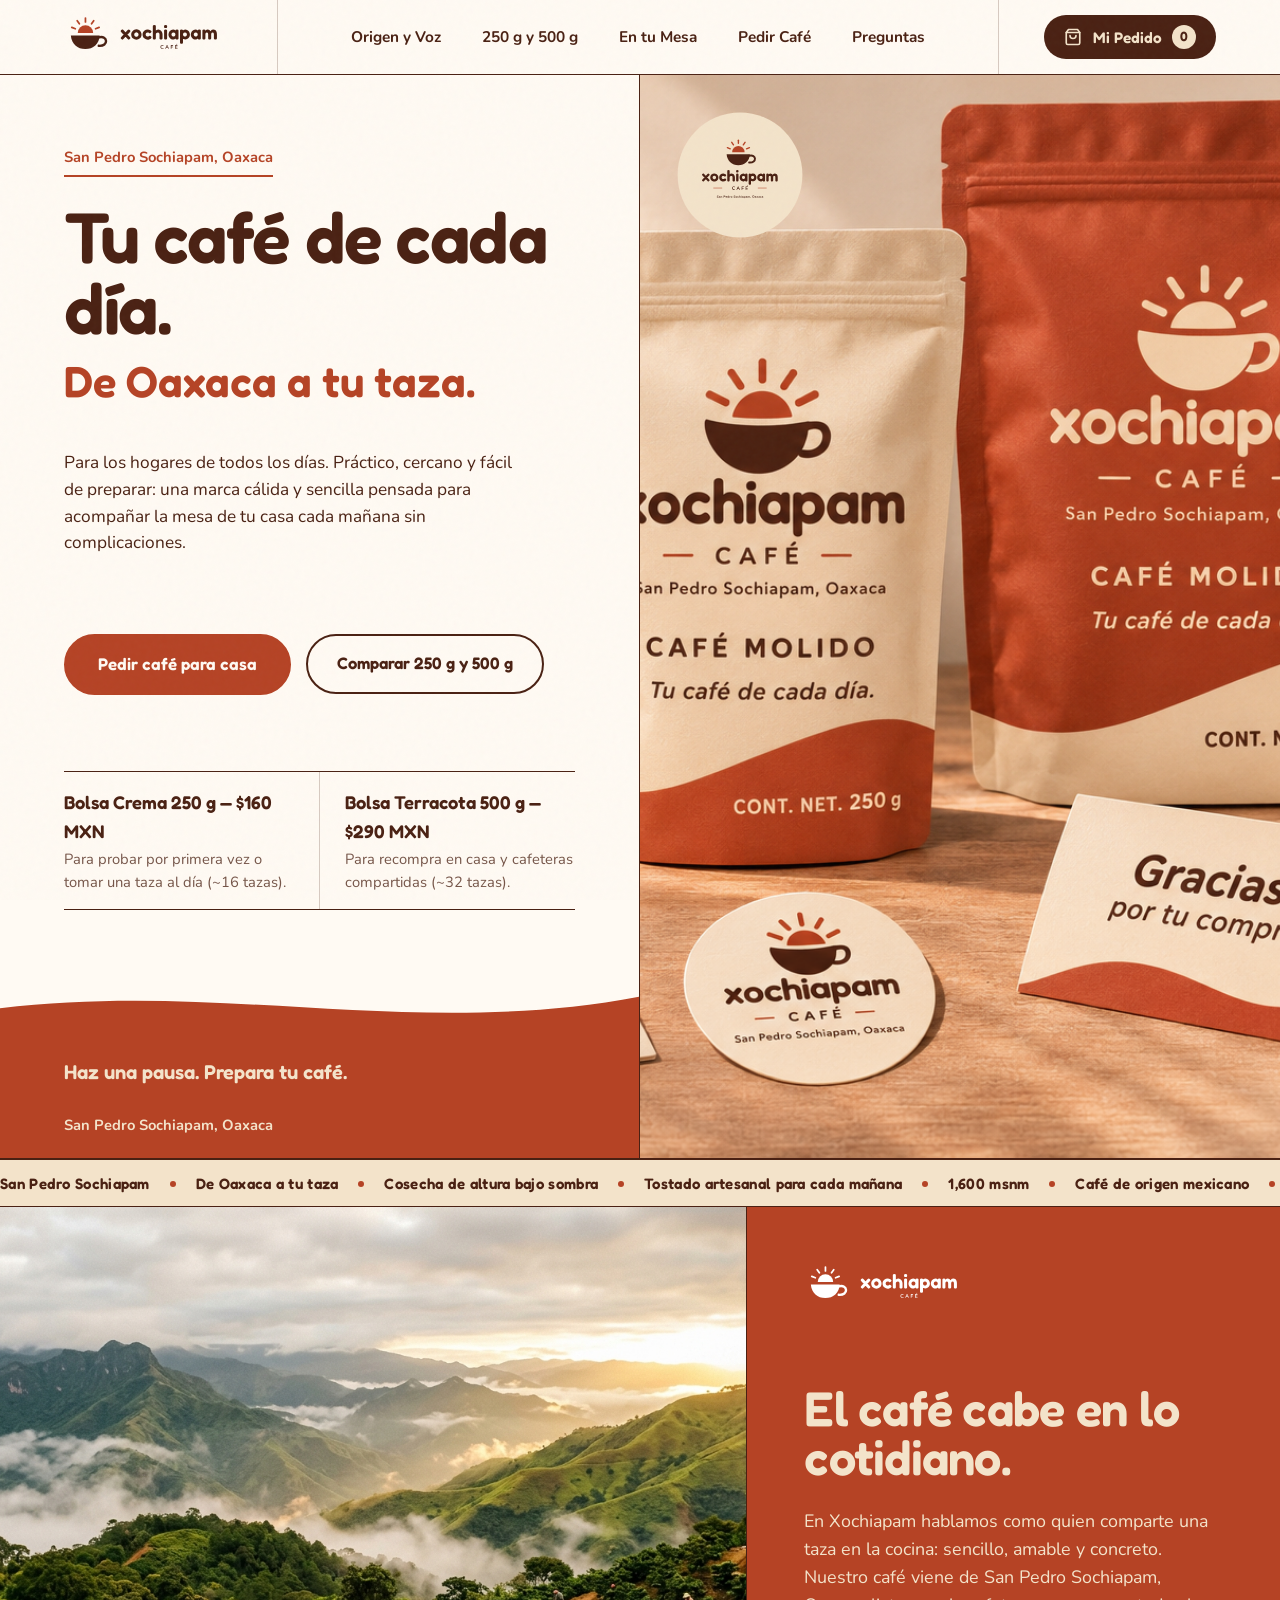
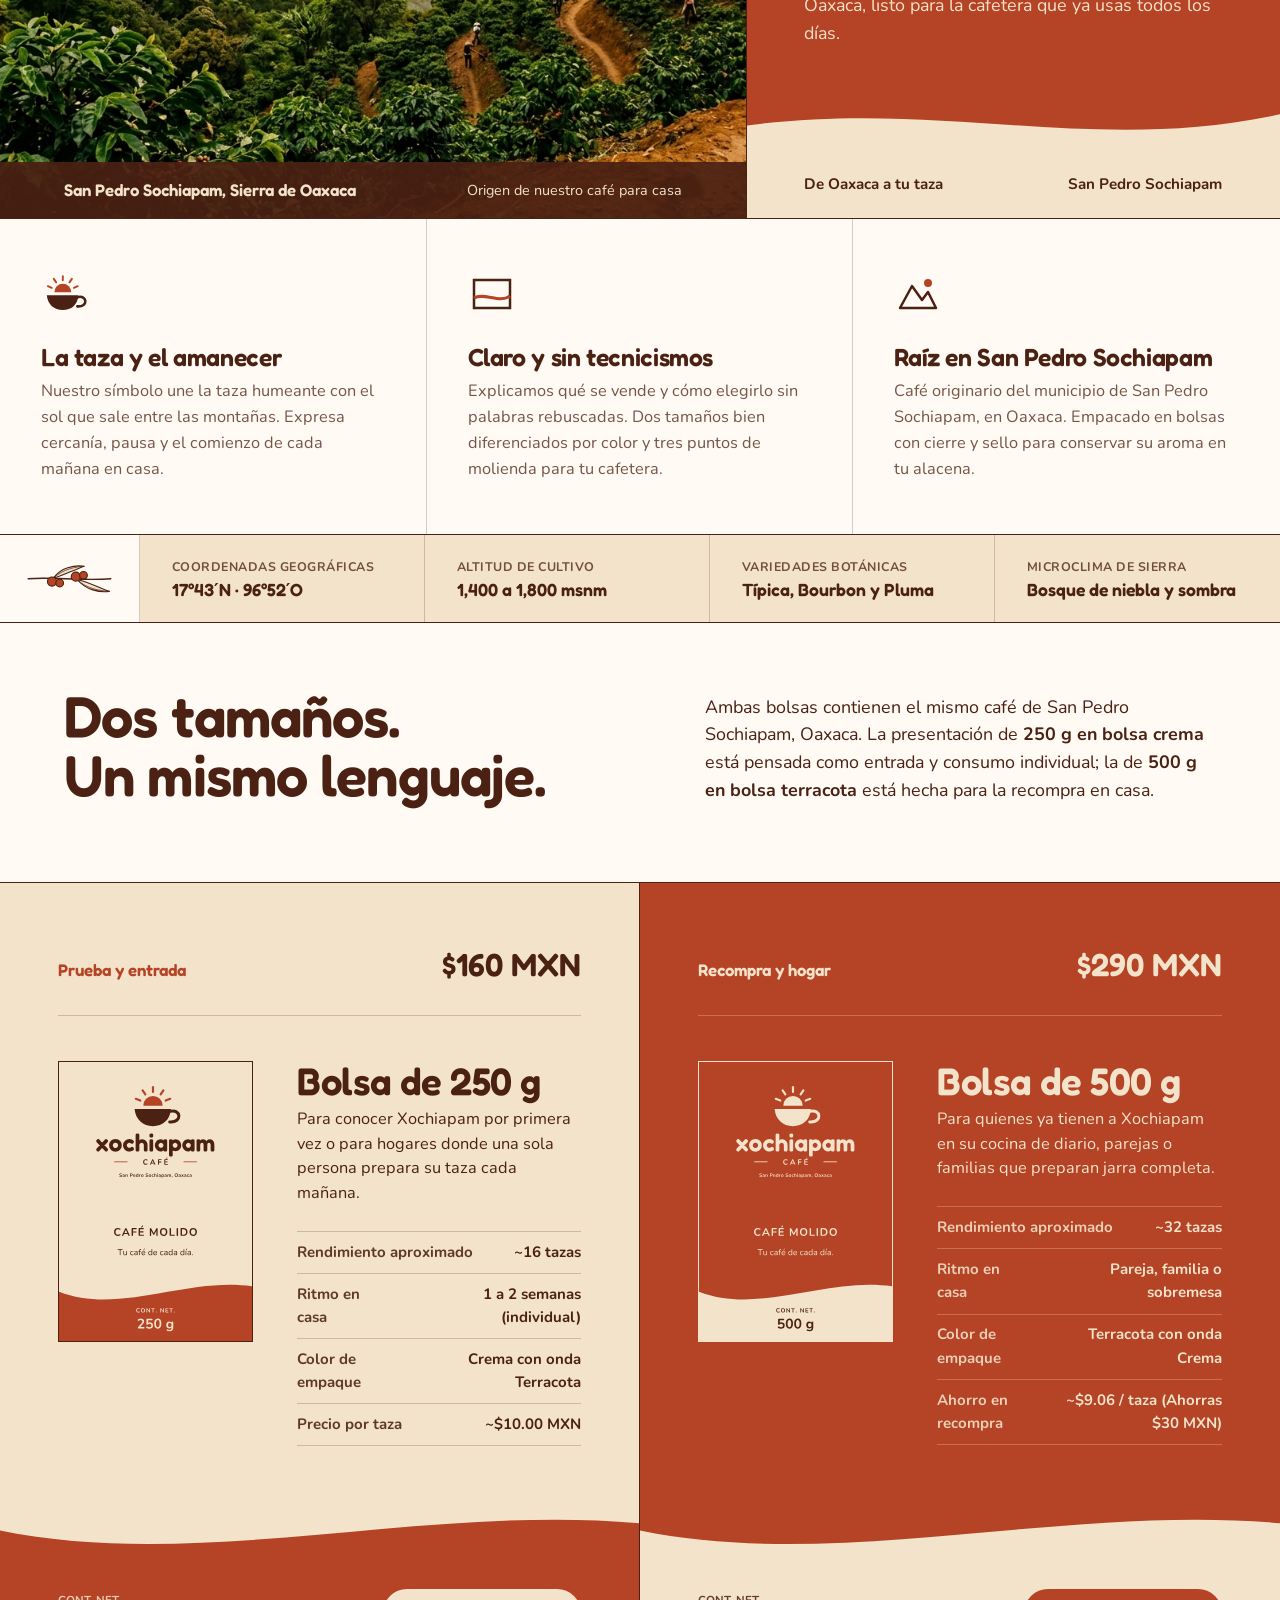
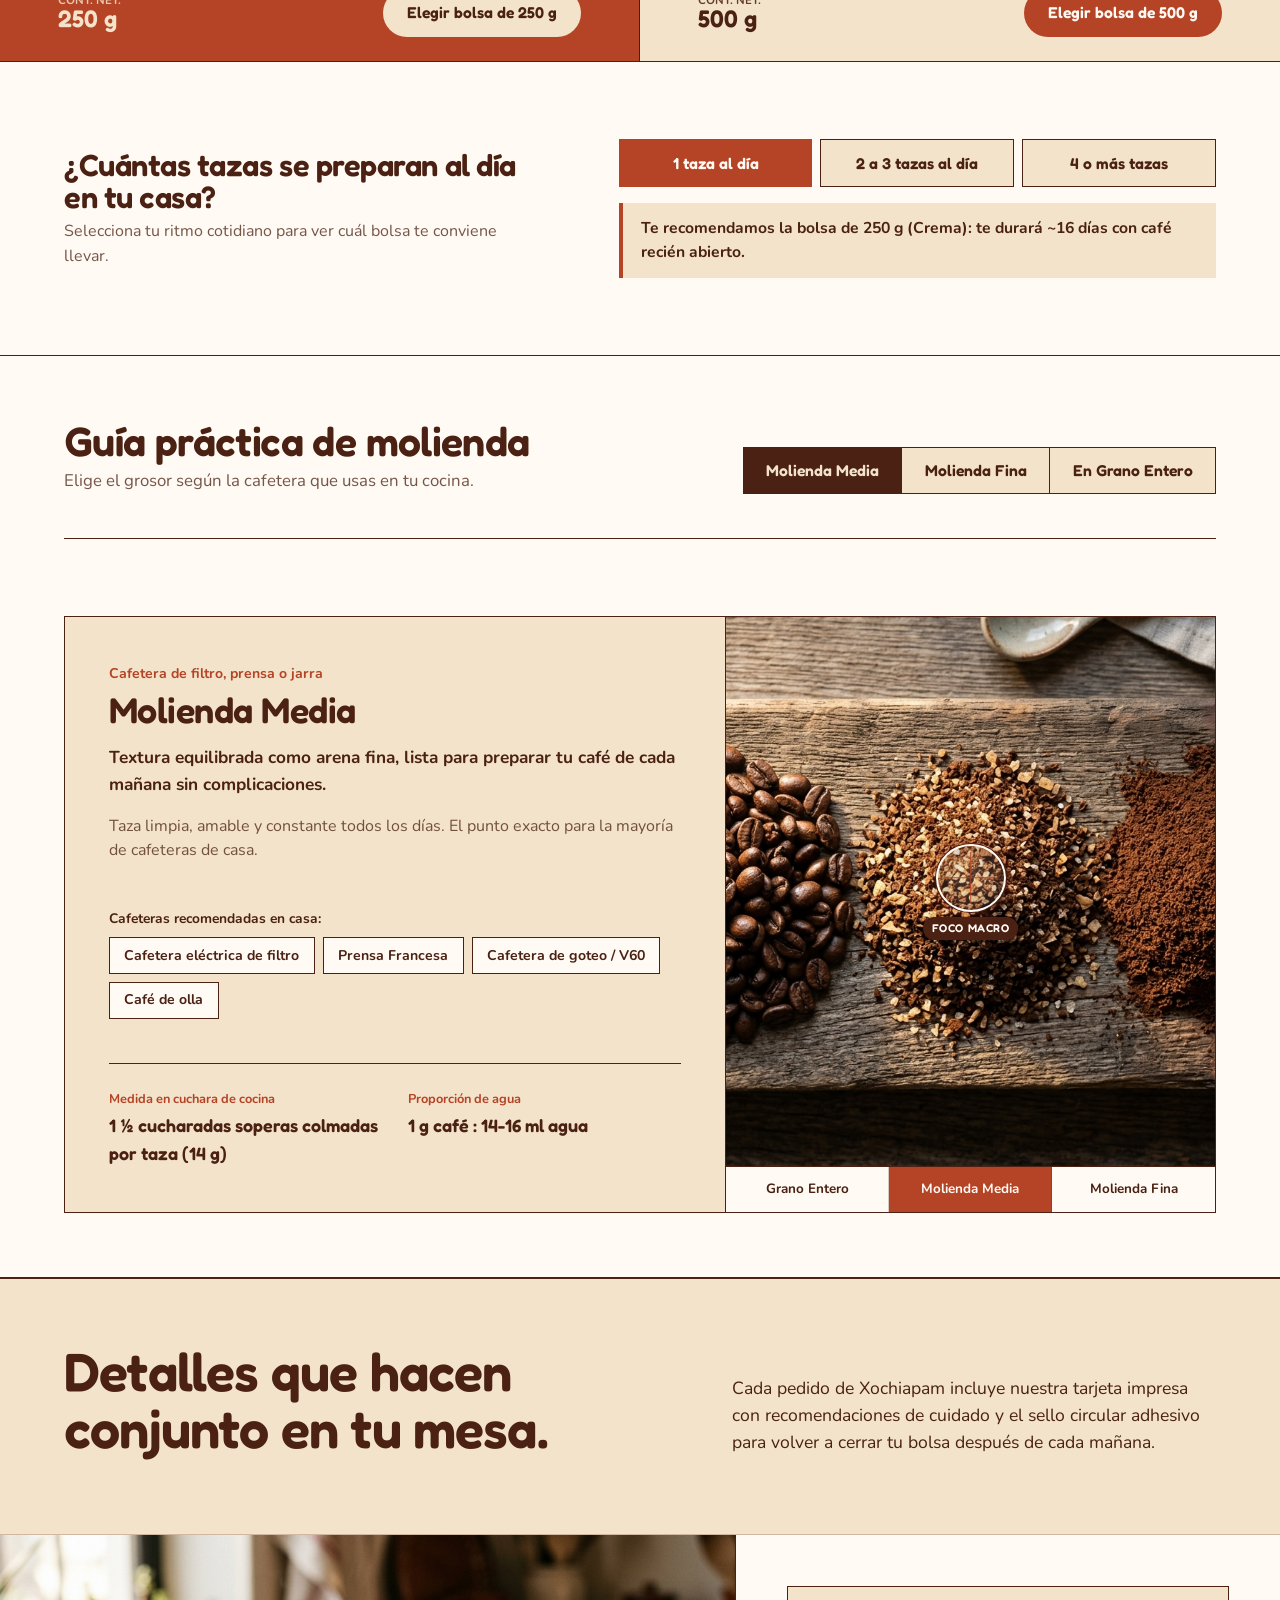
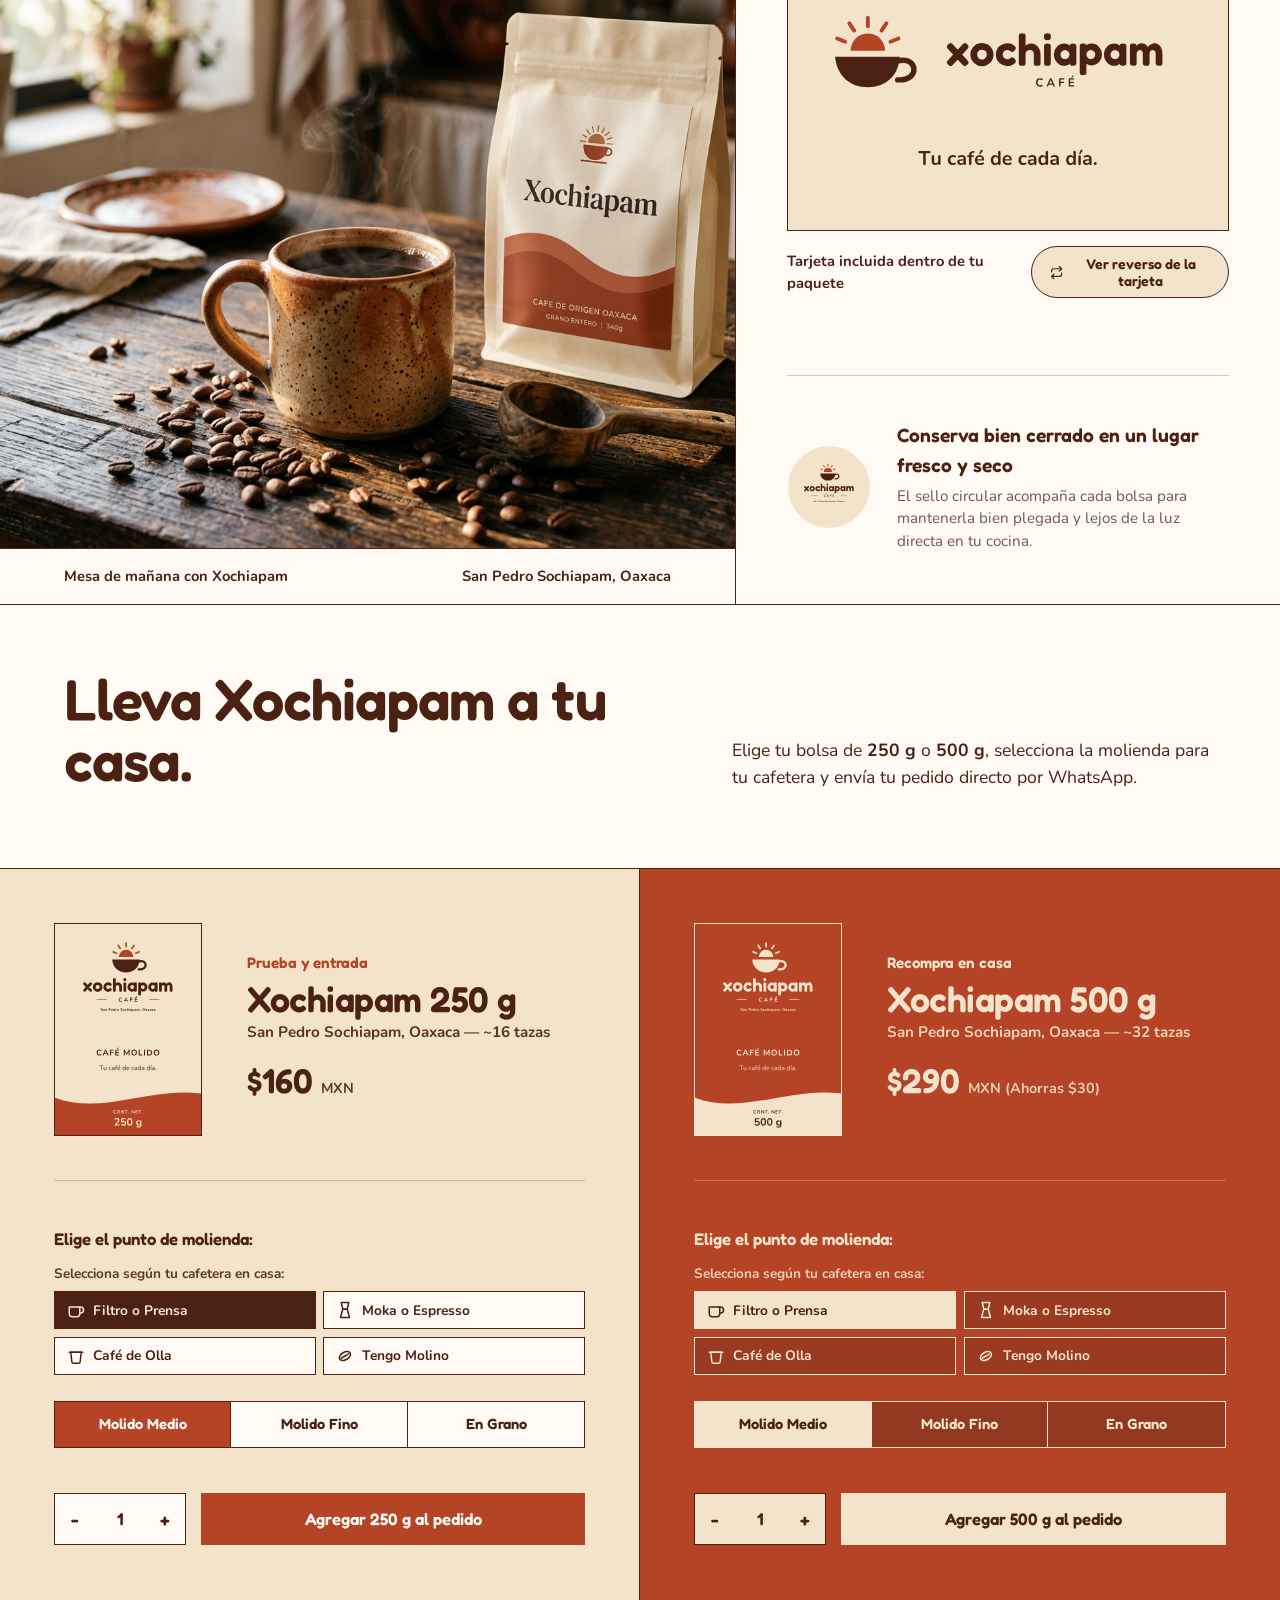
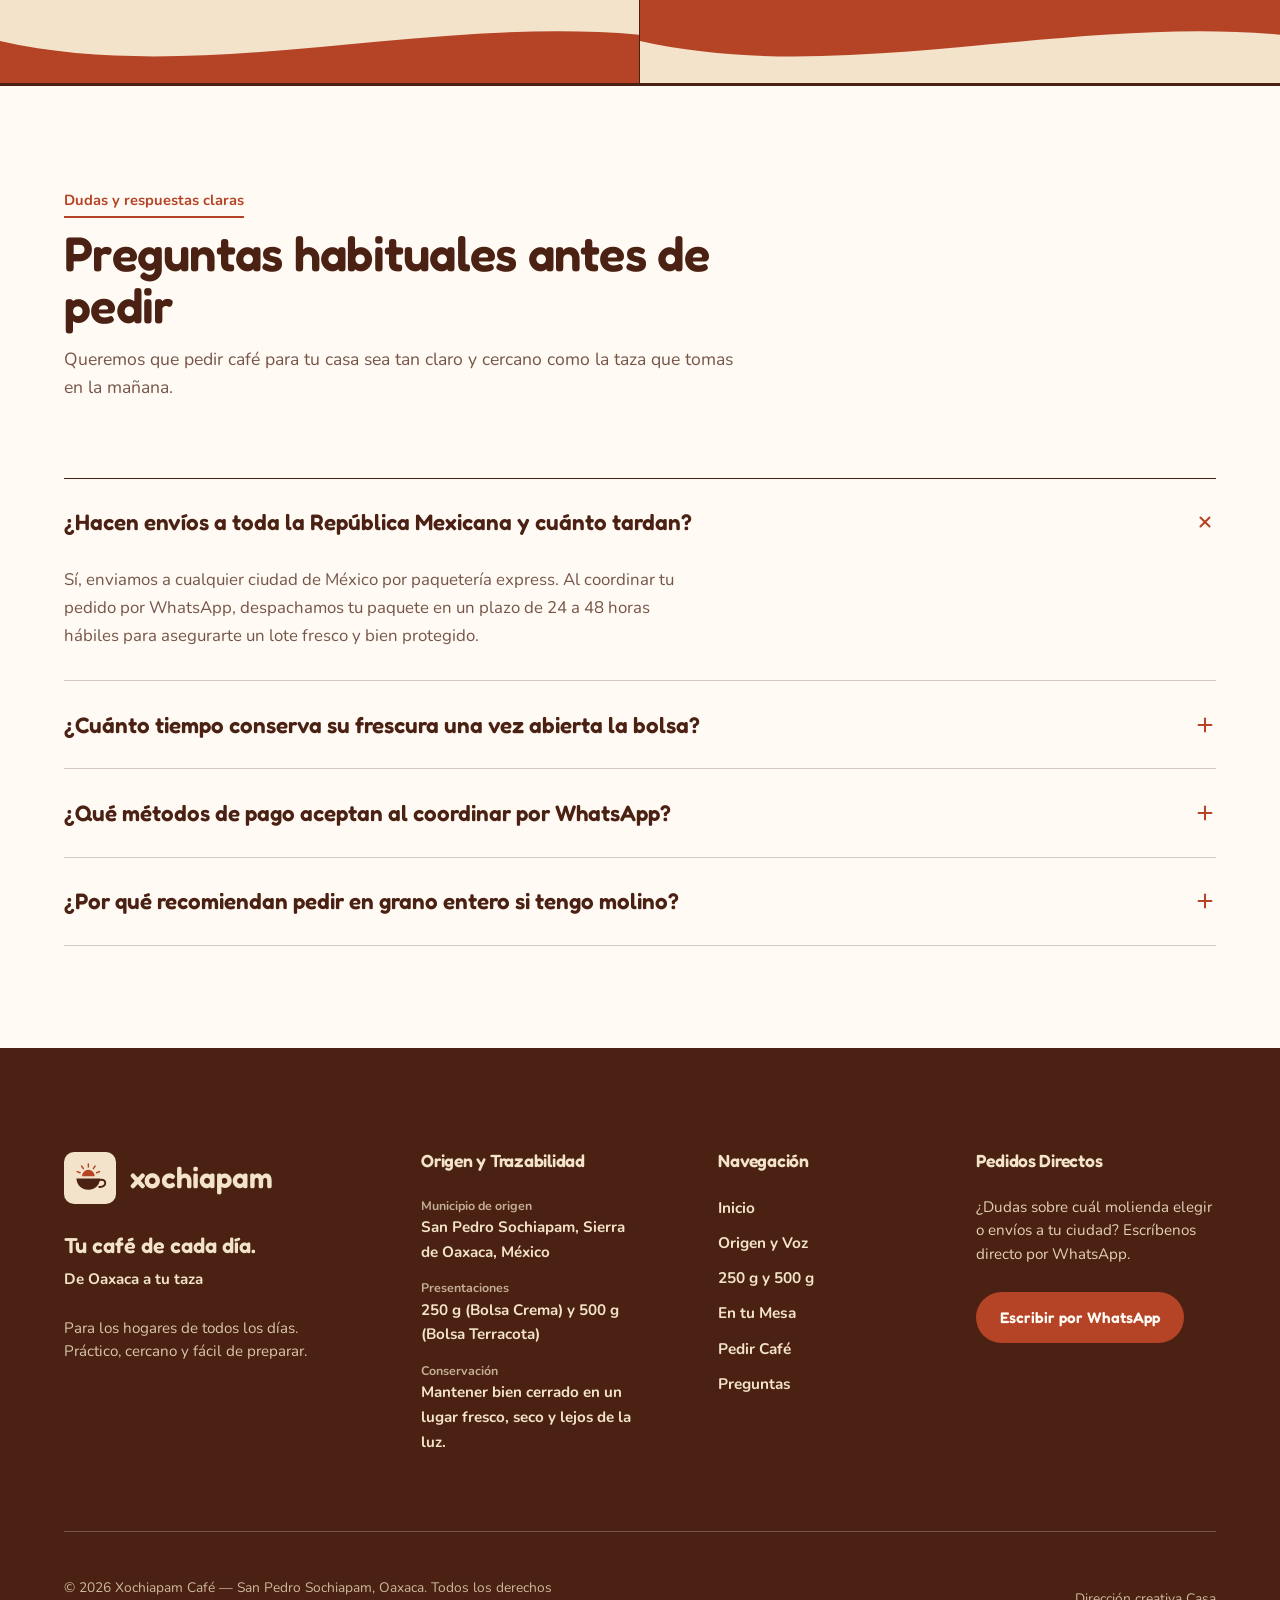
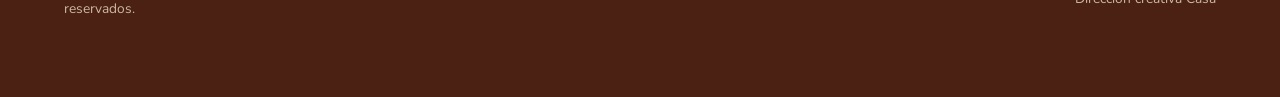
==== commit 6a8b9e95: "feat(design): implement 4 visual identity upgrades (marquee, botanical SVG, GPS passport, optical re" ====
--- a/index.html
+++ b/index.html
@@ -128,6 +128,47 @@
         </div>
       </div>
     </section>
+
+    <!-- ====================================================================
+         CINTA TIPOGRÁFICA DE TALLER (MARQUEE DE MANIFIESTO CONTINUO)
+         Inspirado en cintas de algodón y sacos de café de exportación
+         ==================================================================== -->
+    <aside class="marquee-ribbon" aria-label="Manifiesto continuo de Xochiapam">
+      <div class="marquee-track">
+        <div class="marquee-content" aria-hidden="true">
+          <span>San Pedro Sochiapam</span>
+          <span class="marquee-dot"></span>
+          <span>De Oaxaca a tu taza</span>
+          <span class="marquee-dot"></span>
+          <span>Cosecha de altura bajo sombra</span>
+          <span class="marquee-dot"></span>
+          <span>Tostado artesanal para cada mañana</span>
+          <span class="marquee-dot"></span>
+          <span>1,600 msnm</span>
+          <span class="marquee-dot"></span>
+          <span>Café de origen mexicano</span>
+          <span class="marquee-dot"></span>
+          <span>Notas a cacao y panela</span>
+          <span class="marquee-dot"></span>
+        </div>
+        <div class="marquee-content" aria-hidden="true">
+          <span>San Pedro Sochiapam</span>
+          <span class="marquee-dot"></span>
+          <span>De Oaxaca a tu taza</span>
+          <span class="marquee-dot"></span>
+          <span>Cosecha de altura bajo sombra</span>
+          <span class="marquee-dot"></span>
+          <span>Tostado artesanal para cada mañana</span>
+          <span class="marquee-dot"></span>
+          <span>1,600 msnm</span>
+          <span class="marquee-dot"></span>
+          <span>Café de origen mexicano</span>
+          <span class="marquee-dot"></span>
+          <span>Notas a cacao y panela</span>
+          <span class="marquee-dot"></span>
+        </div>
+      </div>
+    </aside>
 
     <!-- ====================================================================
          ORIGEN Y VOZ DE MARCA (#origen)
@@ -219,6 +260,47 @@
           </div>
         </article>
       </div>
+
+      <!-- Placa Georreferenciada y Grabado Botánico de Origen -->
+      <div class="origin-passport-bar">
+        <div class="passport-botanical-graphic" aria-hidden="true">
+          <!-- Grabado Botánico SVG artesanal de Coffea arabica: rama, hojas y cerezas maduras -->
+          <svg viewBox="0 0 130 68" fill="none" class="botanical-branch-svg" aria-hidden="true">
+            <!-- Tallo principal curvo -->
+            <path d="M6 34 C38 31 80 37 124 34" stroke="#4A2113" stroke-width="2" stroke-linecap="round"/>
+            <!-- Hoja izquierda superior con nervaduras -->
+            <path d="M42 33 C52 18 72 14 86 16 C72 21 54 30 42 33 Z" fill="#F3E3CA" stroke="#4A2113" stroke-width="1.6" stroke-linejoin="round"/>
+            <path d="M42 33 C56 20 74 17 86 16" stroke="#4A2113" stroke-width="1"/>
+            <!-- Hoja derecha inferior -->
+            <path d="M76 35 C88 50 108 54 122 52 C108 47 90 38 76 35 Z" fill="#F3E3CA" stroke="#4A2113" stroke-width="1.6" stroke-linejoin="round"/>
+            <path d="M76 35 C90 49 110 51 122 52" stroke="#4A2113" stroke-width="1"/>
+            <!-- Cerezas de café maduras en Terracota con cáliz en Cacao -->
+            <circle cx="40" cy="38" r="6.5" fill="#B54325" stroke="#4A2113" stroke-width="1.6"/>
+            <circle cx="51" cy="40" r="5.5" fill="#B54325" stroke="#4A2113" stroke-width="1.6"/>
+            <circle cx="74" cy="31" r="6.5" fill="#B54325" stroke="#4A2113" stroke-width="1.6"/>
+            <circle cx="85" cy="29" r="5.5" fill="#B54325" stroke="#4A2113" stroke-width="1.6"/>
+          </svg>
+        </div>
+
+        <div class="passport-data-columns">
+          <div class="passport-cell">
+            <span class="passport-label">Coordenadas geográficas</span>
+            <strong class="passport-val">17°43′N · 96°52′O</strong>
+          </div>
+          <div class="passport-cell">
+            <span class="passport-label">Altitud de cultivo</span>
+            <strong class="passport-val">1,400 a 1,800 msnm</strong>
+          </div>
+          <div class="passport-cell">
+            <span class="passport-label">Variedades botánicas</span>
+            <strong class="passport-val">Típica, Bourbon y Pluma</strong>
+          </div>
+          <div class="passport-cell">
+            <span class="passport-label">Microclima de sierra</span>
+            <strong class="passport-val">Bosque de niebla y sombra</strong>
+          </div>
+        </div>
+      </div>
     </section>
 
     <!-- ====================================================================
@@ -444,6 +526,11 @@
                 height="420"
                 loading="lazy"
               >
+              <!-- Retículo Óptico Vectorial de Inspección Macro -->
+              <div class="grind-optical-reticle" aria-hidden="true">
+                <div class="reticle-lens"></div>
+                <span class="reticle-caption">Foco macro</span>
+              </div>
             </div>
             <figcaption class="grind-tactile-zones">
               <span class="grind-zone-item" data-zone="grano">Grano Entero</span>
--- a/css/layout.css
+++ b/css/layout.css
@@ -369,6 +369,67 @@
 }
 
 /* ==========================================================================
+   CINTA TIPOGRÁFICA DE TALLER (MARQUEE DE MANIFIESTO CONTINUO)
+   ========================================================================== */
+.marquee-ribbon {
+  background-color: var(--color-crema);
+  border-top: 1px solid var(--color-cacao);
+  border-bottom: 1px solid var(--color-cacao);
+  overflow: hidden;
+  user-select: none;
+  display: flex;
+  align-items: center;
+  min-height: 48px;
+}
+
+.marquee-track {
+  display: flex;
+  width: max-content;
+  will-change: transform;
+  animation: marqueeContinuous 34s linear infinite;
+}
+
+.marquee-ribbon:hover .marquee-track {
+  animation-play-state: paused;
+}
+
+.marquee-content {
+  display: flex;
+  align-items: center;
+  white-space: nowrap;
+  font-family: var(--font-heading);
+  font-size: 0.94rem;
+  letter-spacing: 0.02em;
+  color: var(--color-cacao);
+  padding-right: 2rem;
+}
+
+.marquee-dot {
+  width: 6px;
+  height: 6px;
+  border-radius: 50%;
+  background-color: var(--color-terracota);
+  display: inline-block;
+  margin: 0 1.25rem;
+  flex-shrink: 0;
+}
+
+@keyframes marqueeContinuous {
+  0% {
+    transform: translateX(0);
+  }
+  100% {
+    transform: translateX(-50%);
+  }
+}
+
+@media (prefers-reduced-motion: reduce) {
+  .marquee-track {
+    animation: none;
+  }
+}
+
+/* ==========================================================================
    SECCIÓN DE ORIGEN Y VOZ DE MARCA (#origen)
    Composición arquitectónica de revista impresa (Sin listas 01/02/03 falsas)
    ========================================================================== */
@@ -512,6 +573,63 @@
   font-size: 1.02rem;
   line-height: 1.6;
   color: var(--color-cacao-muted);
+}
+
+/* Placa Georreferenciada y Grabado Botánico de Origen */
+.origin-passport-bar {
+  display: grid;
+  grid-template-columns: 140px 1fr;
+  background-color: var(--color-crema);
+  border-top: 1px solid var(--color-cacao);
+}
+
+.passport-botanical-graphic {
+  display: flex;
+  align-items: center;
+  justify-content: center;
+  padding: 1.25rem 1.5rem;
+  border-right: 1px solid var(--color-cacao-rule);
+  background-color: var(--color-marfil);
+}
+
+.botanical-branch-svg {
+  width: 100%;
+  height: auto;
+  max-width: 110px;
+  display: block;
+}
+
+.passport-data-columns {
+  display: grid;
+  grid-template-columns: repeat(4, 1fr);
+}
+
+.passport-cell {
+  padding: 1.25rem clamp(1rem, 2.5vw, 2rem);
+  border-right: 1px solid var(--color-cacao-rule);
+  display: flex;
+  flex-direction: column;
+  justify-content: center;
+  gap: 0.2rem;
+}
+
+.passport-cell:last-child {
+  border-right: none;
+}
+
+.passport-label {
+  font-size: 0.78rem;
+  font-weight: 700;
+  text-transform: uppercase;
+  letter-spacing: 0.04em;
+  color: var(--color-cacao-muted);
+}
+
+.passport-val {
+  font-family: var(--font-heading);
+  font-size: 1.1rem;
+  color: var(--color-cacao);
+  line-height: 1.2;
 }
 
 /* ==========================================================================
@@ -911,6 +1029,29 @@
     border-bottom: 1px solid var(--color-cacao-rule);
   }
 
+  .origin-passport-bar {
+    grid-template-columns: 1fr;
+  }
+
+  .passport-botanical-graphic {
+    border-right: none;
+    border-bottom: 1px solid var(--color-cacao-rule);
+    padding: 1.25rem;
+  }
+
+  .passport-data-columns {
+    grid-template-columns: 1fr 1fr;
+  }
+
+  .passport-cell:nth-child(2) {
+    border-right: none;
+  }
+
+  .passport-cell:nth-child(1),
+  .passport-cell:nth-child(2) {
+    border-bottom: 1px solid var(--color-cacao-rule);
+  }
+
   .footer-grid {
     grid-template-columns: 1fr 1fr;
   }
@@ -987,6 +1128,19 @@
     width: 100%;
     text-align: center;
   }
+
+  .passport-data-columns {
+    grid-template-columns: 1fr;
+  }
+
+  .passport-cell {
+    border-right: none;
+    border-bottom: 1px solid var(--color-cacao-rule);
+  }
+
+  .passport-cell:last-child {
+    border-bottom: none;
+  }
 }
 
 @media (max-width: 375px) {
--- a/css/components.css
+++ b/css/components.css
@@ -475,6 +475,84 @@
   height: 100%;
   object-fit: cover;
   display: block;
+}
+
+/* Retículo Óptico Vectorial de Inspección Macro */
+.grind-optical-reticle {
+  position: absolute;
+  top: 50%;
+  width: 96px;
+  height: 96px;
+  margin-top: -48px;
+  margin-left: -48px;
+  pointer-events: none;
+  display: flex;
+  flex-direction: column;
+  align-items: center;
+  justify-content: center;
+  transition: left 0.42s cubic-bezier(0.25, 1, 0.5, 1);
+  z-index: 5;
+}
+
+.grind-tactile-stage[data-active-grind="grano"] .grind-optical-reticle {
+  left: 17%;
+}
+
+.grind-tactile-stage[data-active-grind="medio"] .grind-optical-reticle {
+  left: 50%;
+}
+
+.grind-tactile-stage[data-active-grind="fino"] .grind-optical-reticle {
+  left: 83%;
+}
+
+.reticle-lens {
+  position: relative;
+  width: 70px;
+  height: 70px;
+  border-radius: 50%;
+  border: 2px solid var(--color-marfil);
+  box-shadow: 0 0 0 1px var(--color-cacao), 0 0 16px rgba(181, 67, 37, 0.5);
+  background: radial-gradient(circle, rgba(243, 227, 202, 0.22) 0%, rgba(74, 33, 19, 0.28) 100%);
+}
+
+.reticle-lens::before,
+.reticle-lens::after {
+  content: "";
+  position: absolute;
+  background-color: var(--color-terracota);
+}
+
+.reticle-lens::before {
+  top: 50%;
+  left: 6px;
+  right: 6px;
+  height: 1.5px;
+  transform: translateY(-50%);
+  opacity: 0.95;
+}
+
+.reticle-lens::after {
+  left: 50%;
+  top: 6px;
+  bottom: 6px;
+  width: 1.5px;
+  transform: translateX(-50%);
+  opacity: 0.95;
+}
+
+.reticle-caption {
+  font-family: var(--font-heading);
+  font-size: 0.7rem;
+  letter-spacing: 0.05em;
+  text-transform: uppercase;
+  color: var(--color-marfil);
+  background-color: var(--color-cacao);
+  padding: 0.15rem 0.55rem;
+  border-radius: var(--radius-full);
+  margin-top: 0.35rem;
+  box-shadow: 0 2px 6px rgba(0, 0, 0, 0.25);
+  white-space: nowrap;
 }
 
 .grind-tactile-zones {
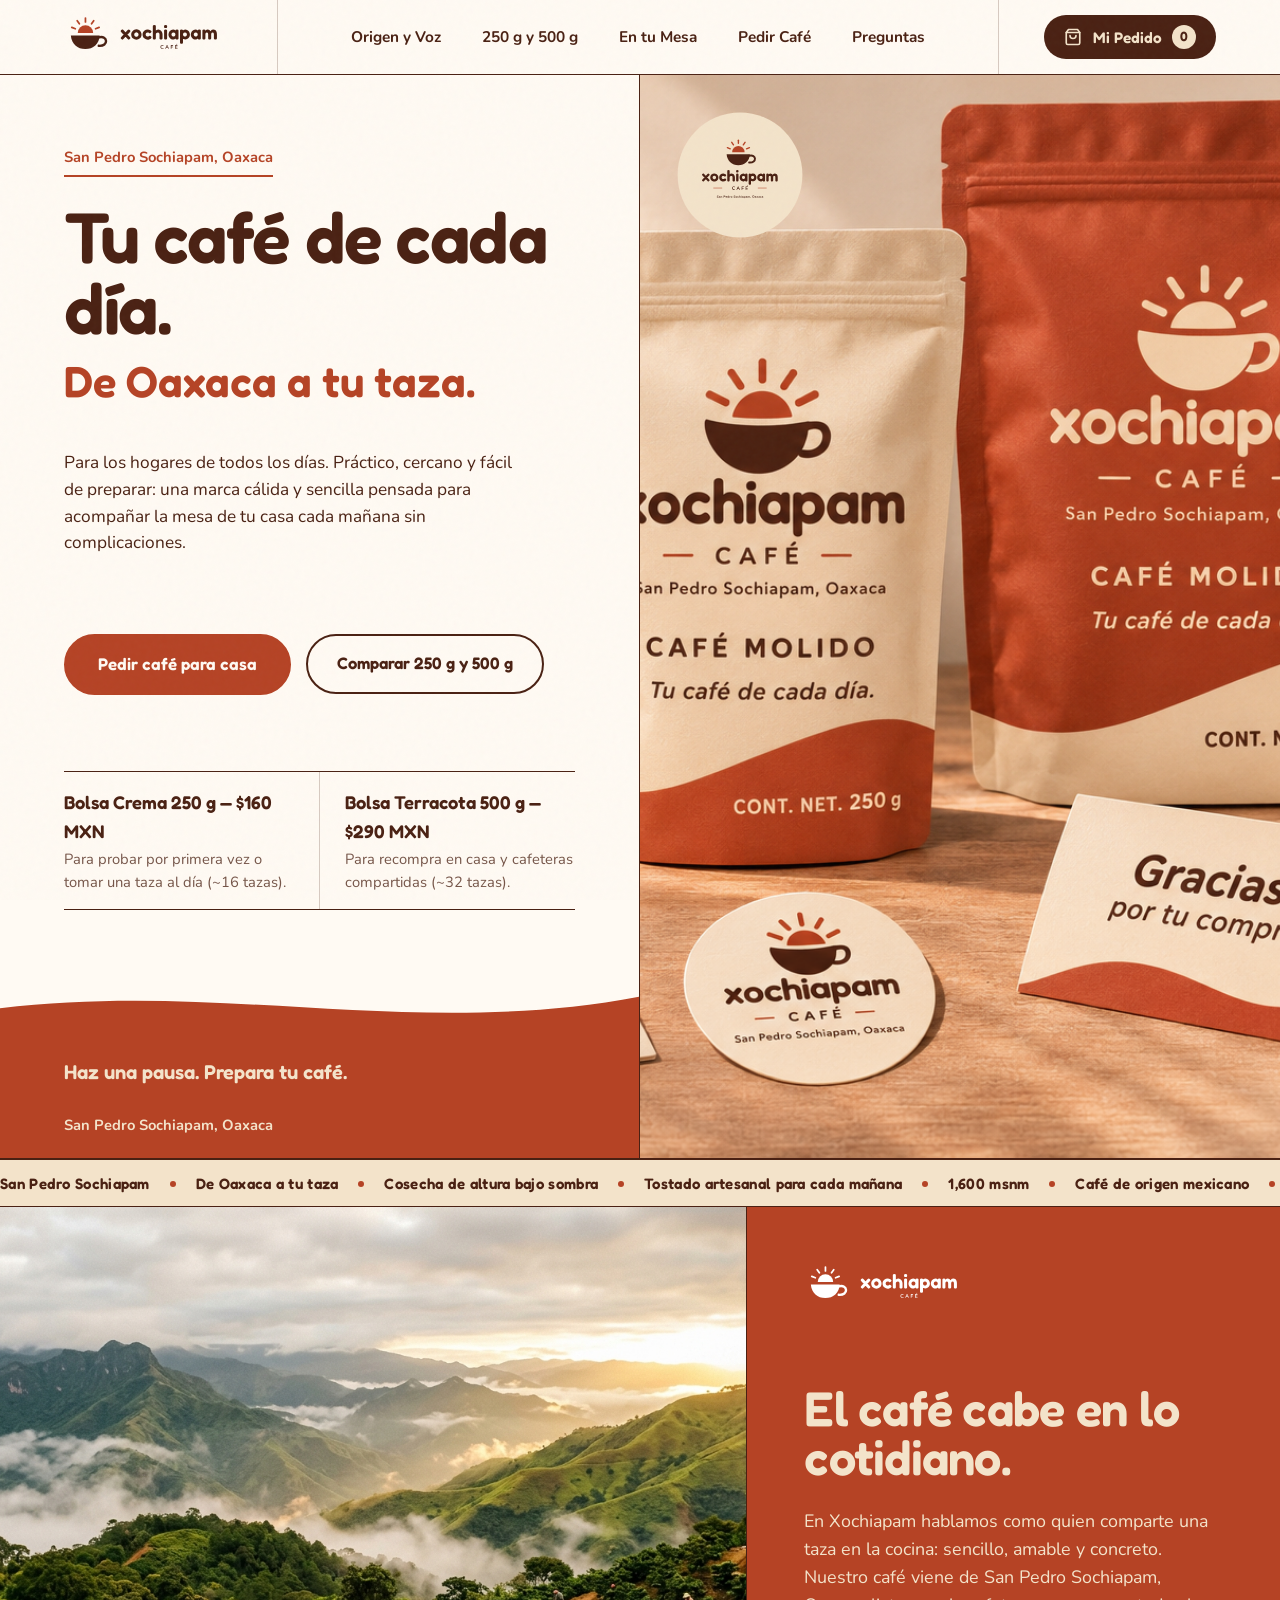
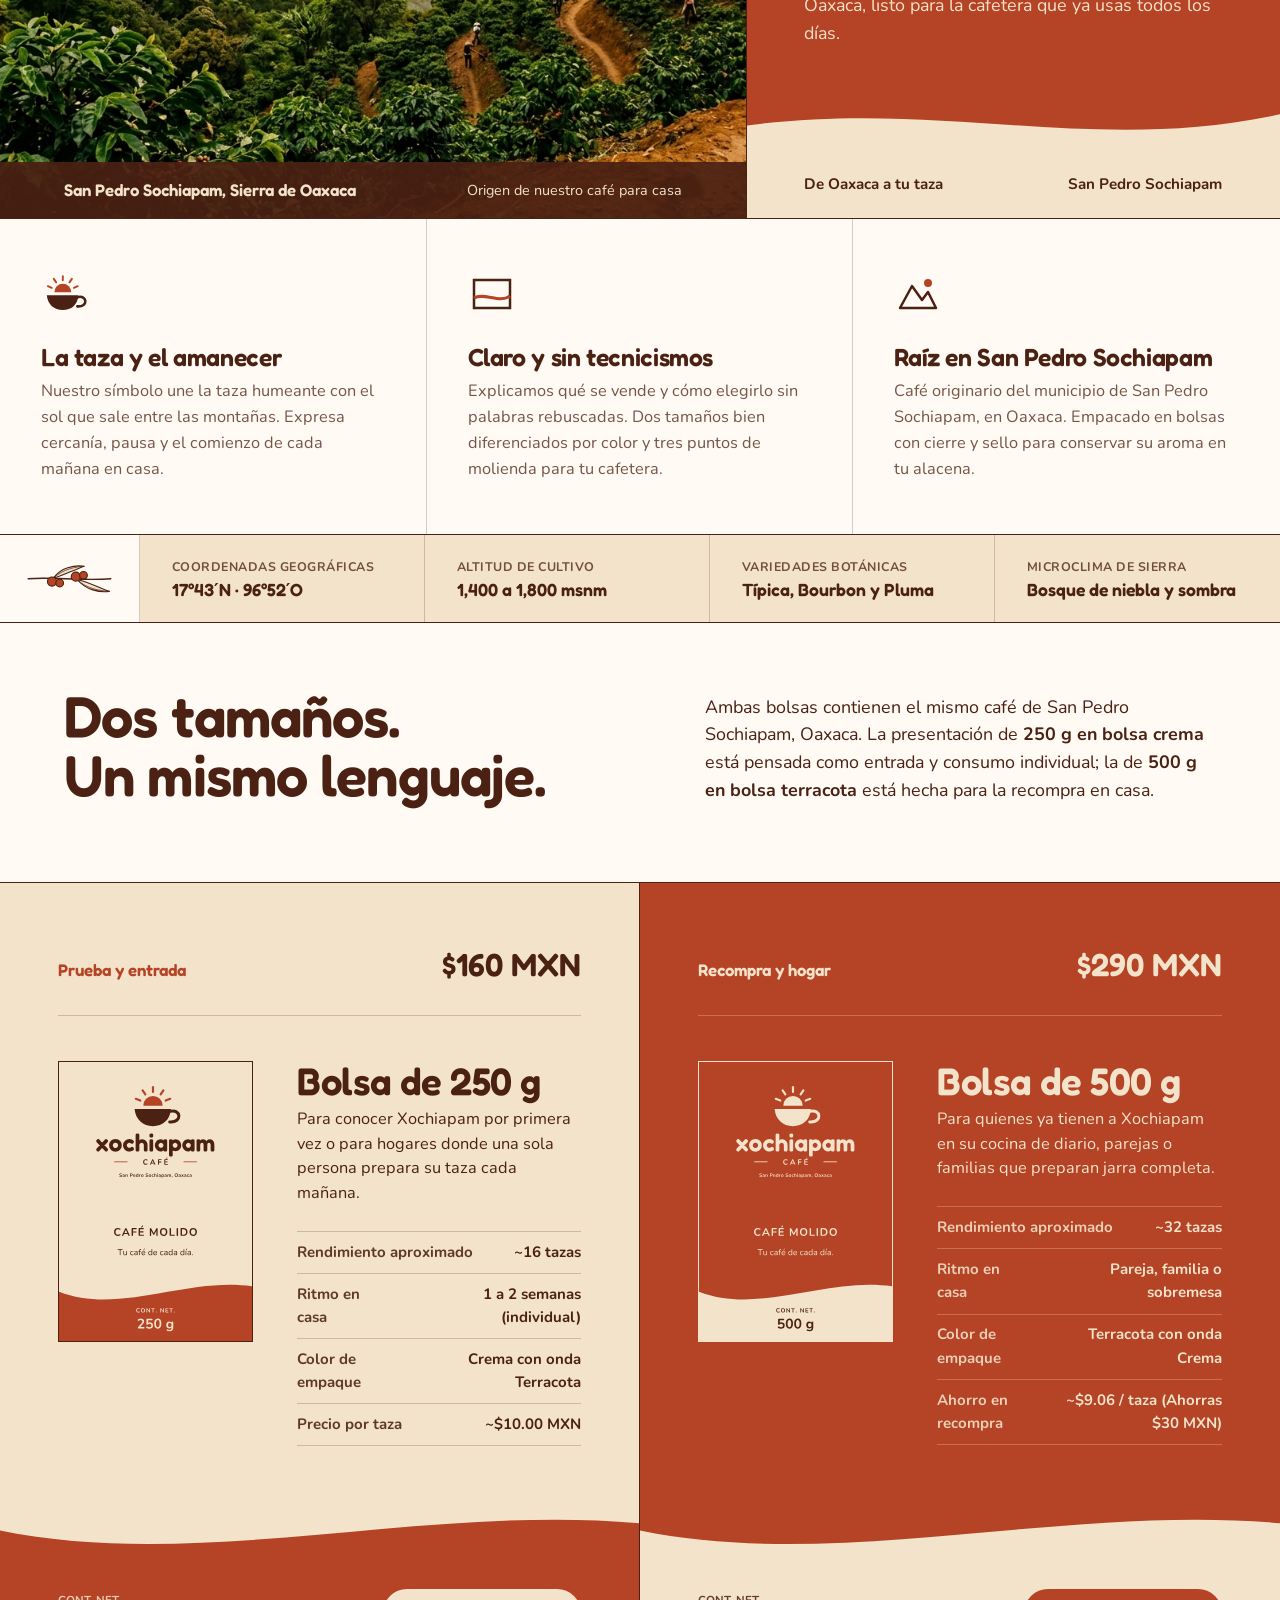
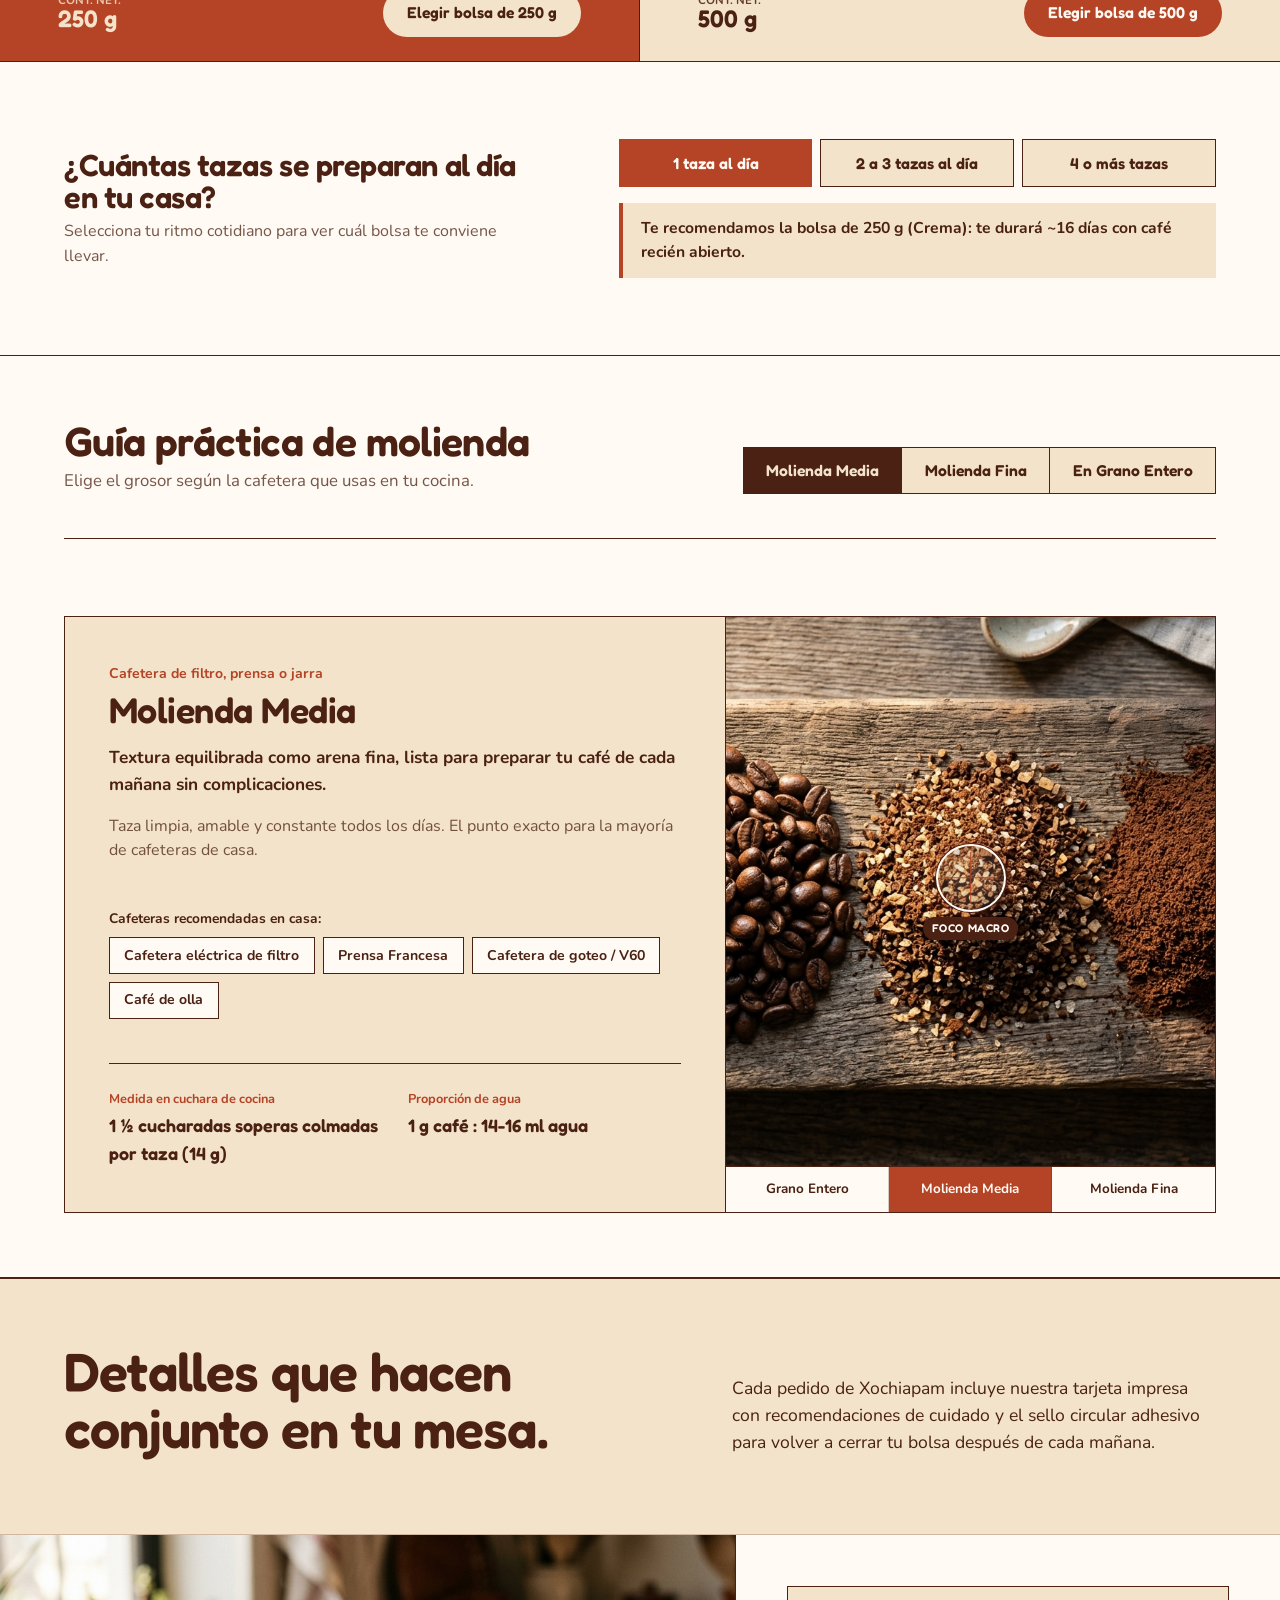
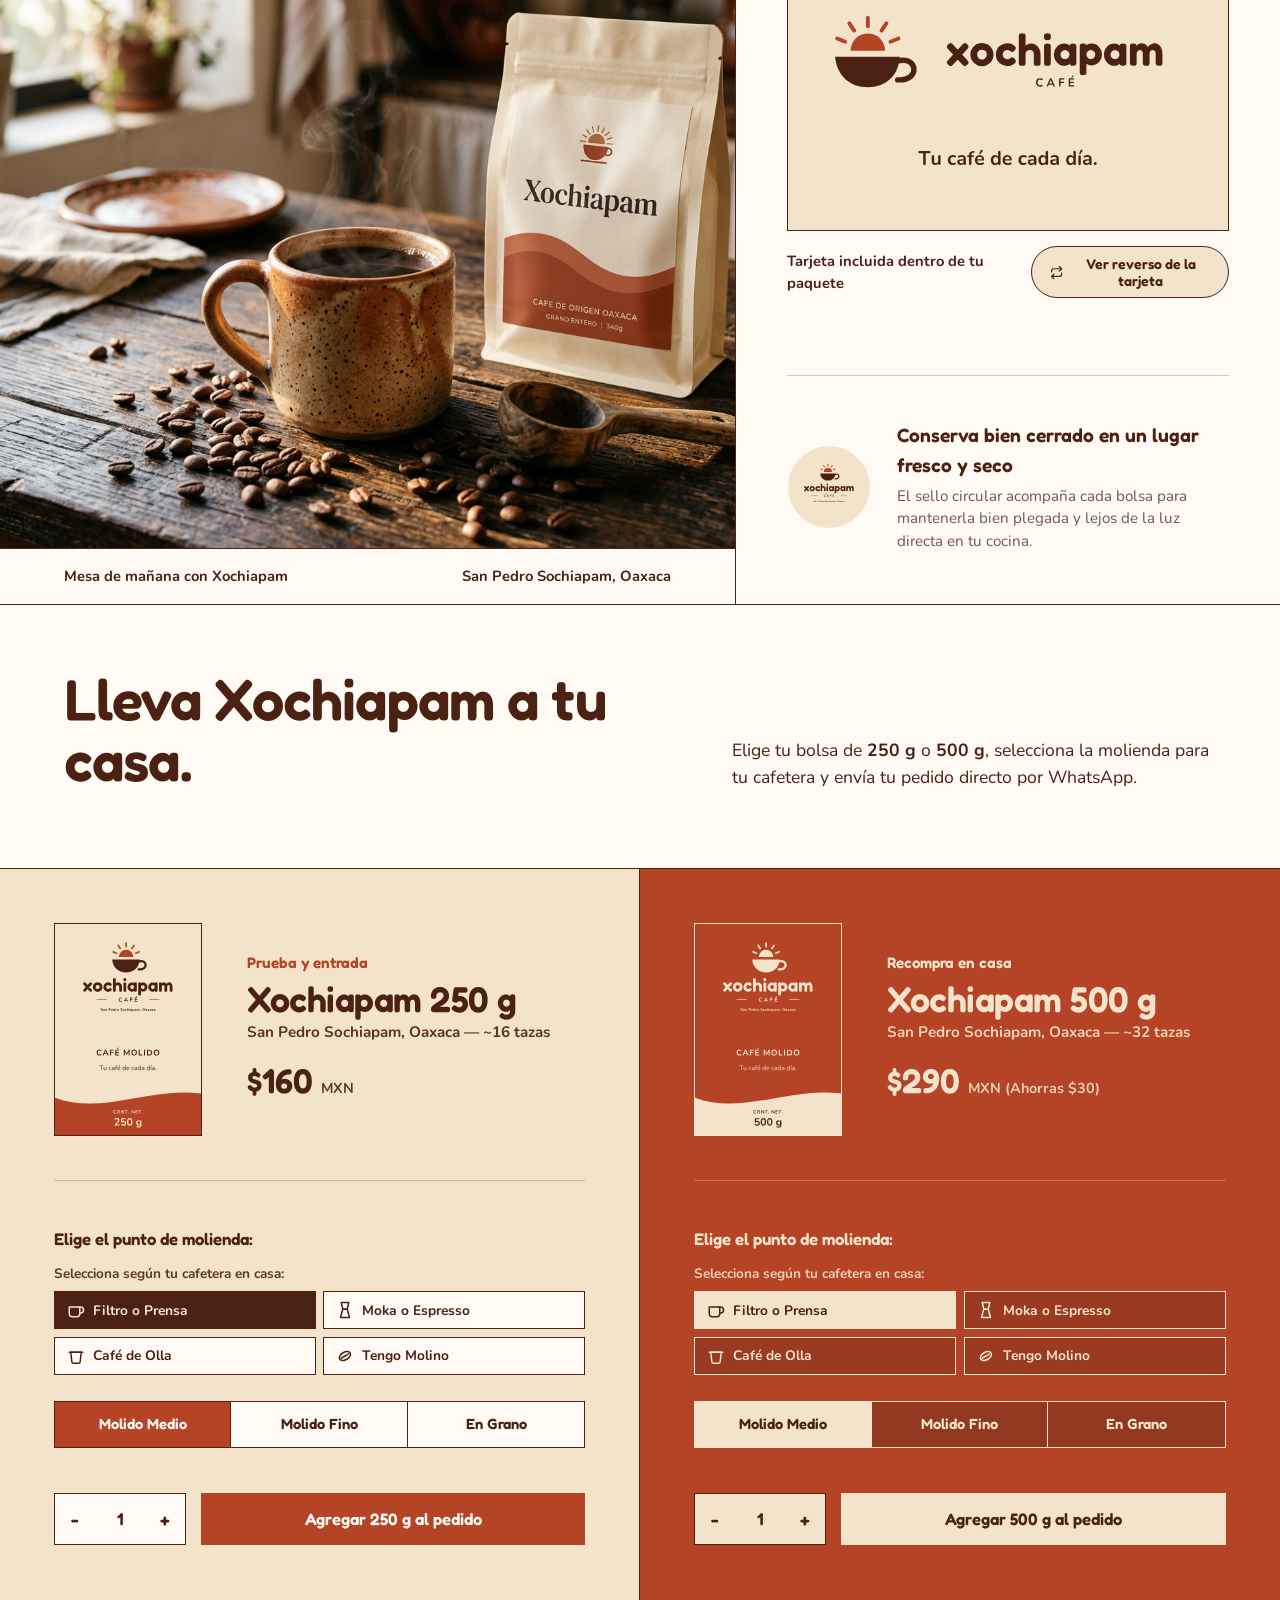
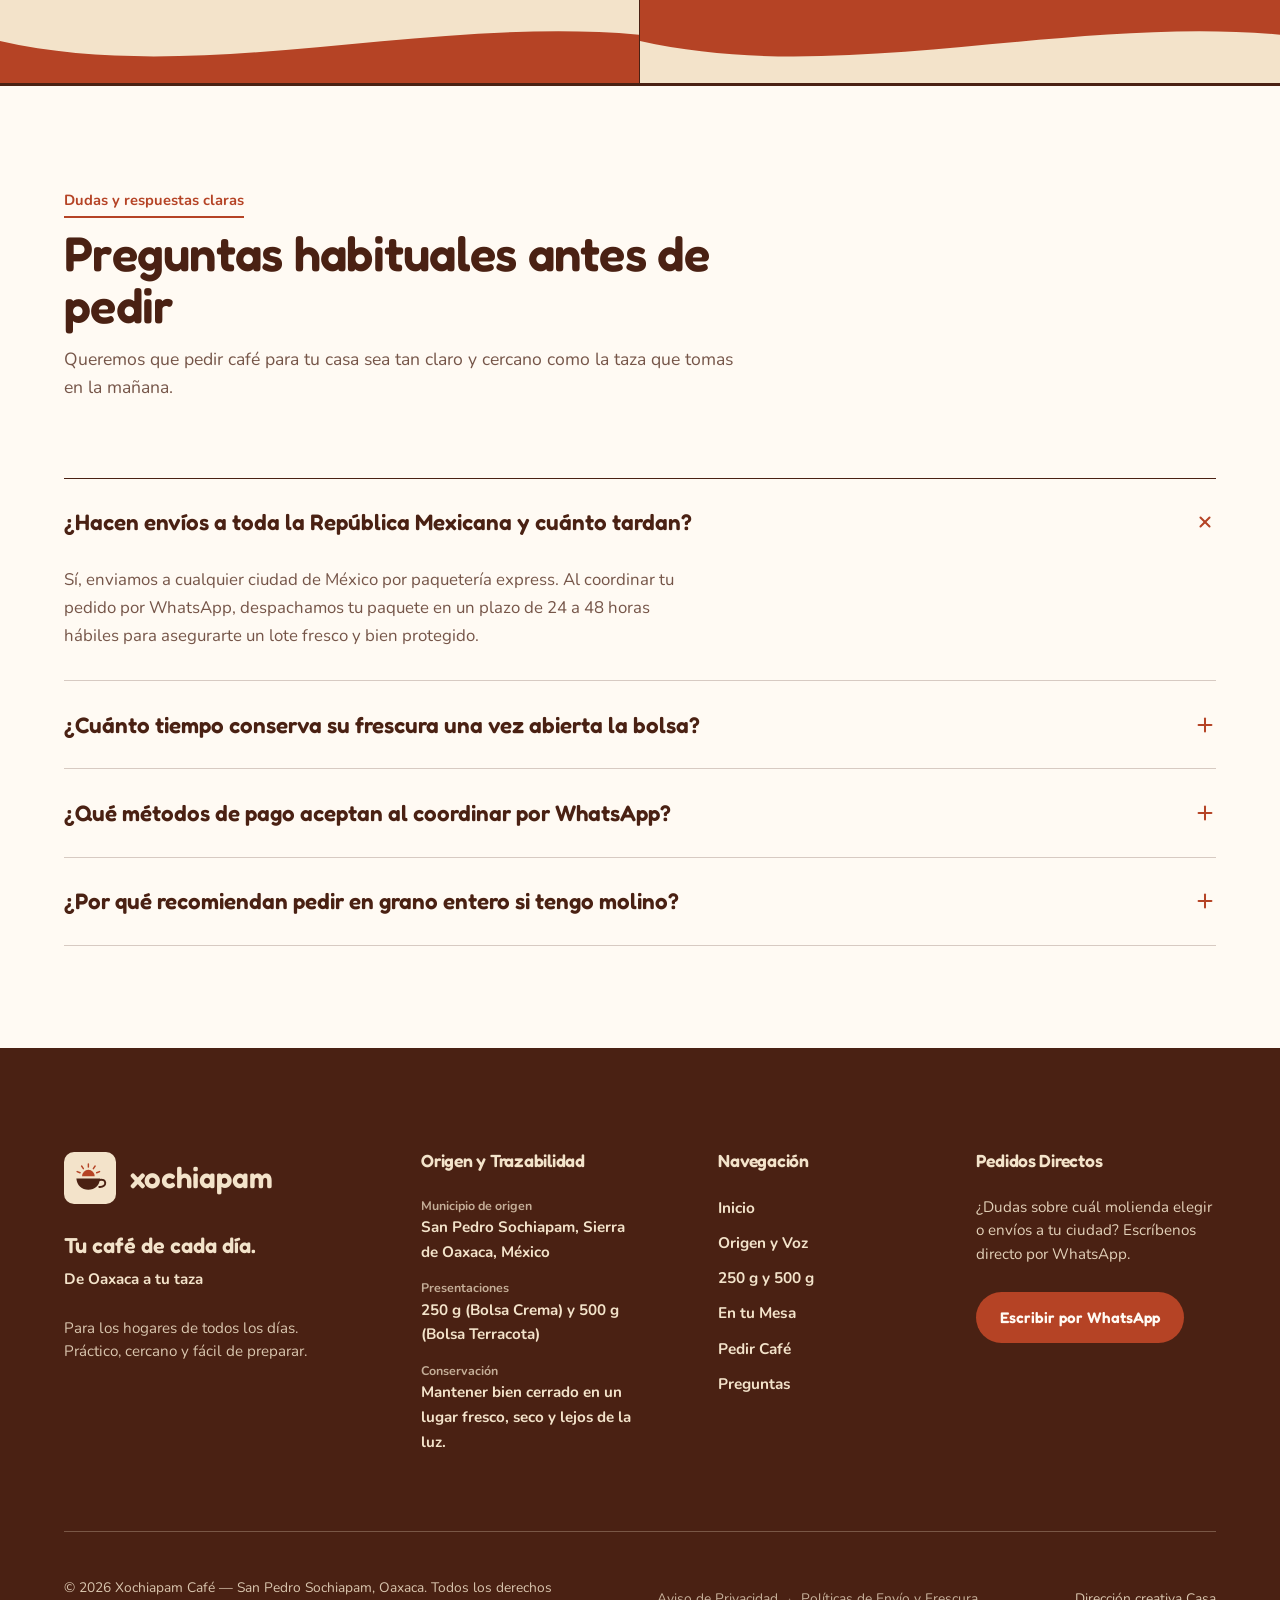
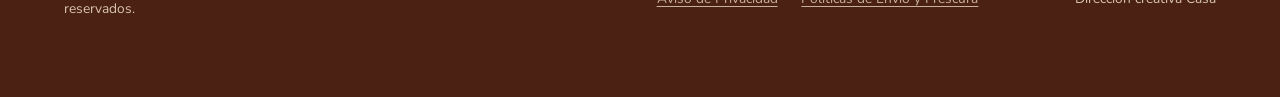
==== commit b75ae42d: "feat(prod): add privacy policy, shipping terms, SEO open graph, schema.org, manifest and 404 page" ====
--- a/index.html
+++ b/index.html
@@ -8,6 +8,86 @@
   <meta name="theme-color" content="#4A2113">
 
   <link rel="icon" type="image/svg+xml" href="assets/logos/simbolo-color.svg">
+  <link rel="canonical" href="https://xochiapam.mx/">
+  <link rel="manifest" href="manifest.json">
+
+  <!-- Open Graph y Metadatos de Compartido (WhatsApp, Facebook, LinkedIn) -->
+  <meta property="og:site_name" content="Xochiapam Café">
+  <meta property="og:title" content="Xochiapam — Tu café de cada día | San Pedro Sochiapam, Oaxaca">
+  <meta property="og:description" content="Café de origen oaxaqueño para tu cafetera de diario. San Pedro Sochiapam, Oaxaca. Presentaciones de 250 g y 500 g con molienda personalizada.">
+  <meta property="og:image" content="assets/images/visualizacion-empaque.png">
+  <meta property="og:image:alt" content="Empaques de Café Xochiapam 250 g en bolsa crema y 500 g en bolsa terracota">
+  <meta property="og:type" content="website">
+  <meta property="og:url" content="https://xochiapam.mx/">
+  <meta property="og:locale" content="es_MX">
+
+  <!-- Tarjetas para Twitter / X -->
+  <meta name="twitter:card" content="summary_large_image">
+  <meta name="twitter:title" content="Xochiapam — Tu café de cada día | San Pedro Sochiapam, Oaxaca">
+  <meta name="twitter:description" content="Café de origen oaxaqueño para tu cafetera de diario. San Pedro Sochiapam, Oaxaca.">
+  <meta name="twitter:image" content="assets/images/visualizacion-empaque.png">
+
+  <!-- Datos Estructurados Schema.org (SEO y Rich Snippets) -->
+  <script type="application/ld+json">
+  {
+    "@context": "https://schema.org",
+    "@graph": [
+      {
+        "@type": "Organization",
+        "@id": "https://xochiapam.mx/#organization",
+        "name": "Xochiapam Café",
+        "url": "https://xochiapam.mx/",
+        "logo": "https://xochiapam.mx/assets/logos/horizontal-color.svg",
+        "description": "Café de origen de San Pedro Sochiapam, Oaxaca para los hogares de todos los días.",
+        "address": {
+          "@type": "PostalAddress",
+          "addressLocality": "San Pedro Sochiapam",
+          "addressRegion": "Oaxaca",
+          "addressCountry": "MX"
+        },
+        "sameAs": [
+          "https://wa.me/5219511234567"
+        ]
+      },
+      {
+        "@type": "Product",
+        "@id": "https://xochiapam.mx/#producto-250g",
+        "name": "Café Xochiapam 250 g — Bolsa Crema",
+        "image": "https://xochiapam.mx/assets/images/empaque-250g.png",
+        "description": "Café de origen San Pedro Sochiapam, Oaxaca en presentación de 250 g. Ideal para consumo individual o parejas.",
+        "brand": {
+          "@type": "Brand",
+          "name": "Xochiapam"
+        },
+        "offers": {
+          "@type": "Offer",
+          "price": "160.00",
+          "priceCurrency": "MXN",
+          "availability": "https://schema.org/InStock",
+          "url": "https://xochiapam.mx/#tienda"
+        }
+      },
+      {
+        "@type": "Product",
+        "@id": "https://xochiapam.mx/#producto-500g",
+        "name": "Café Xochiapam 500 g — Bolsa Terracota",
+        "image": "https://xochiapam.mx/assets/images/empaque-500g.png",
+        "description": "Café de origen San Pedro Sochiapam, Oaxaca en presentación de 500 g. La despensa cafetera de la familia.",
+        "brand": {
+          "@type": "Brand",
+          "name": "Xochiapam"
+        },
+        "offers": {
+          "@type": "Offer",
+          "price": "290.00",
+          "priceCurrency": "MXN",
+          "availability": "https://schema.org/InStock",
+          "url": "https://xochiapam.mx/#tienda"
+        }
+      }
+    ]
+  }
+  </script>
 
   <!-- Hojas de estilo modulares -->
   <link rel="stylesheet" href="css/tokens.css">
@@ -997,6 +1077,150 @@
   </dialog>
 
   <!-- ======================================================================
+       MODAL NATIVO DE POLÍTICAS Y AVISO DE PRIVACIDAD (<dialog id="legal-dialog">)
+       ====================================================================== -->
+  <dialog
+    id="legal-dialog"
+    class="legal-dialog"
+    aria-labelledby="legal-dialog-title"
+    aria-modal="true"
+  >
+    <div class="legal-dialog-window">
+      <header class="legal-dialog-header">
+        <div class="legal-header-text">
+          <span class="legal-eyebrow">Xochiapam Café · San Pedro Sochiapam, Oaxaca</span>
+          <h2 id="legal-dialog-title" class="legal-title">Políticas y Compromisos de Marca</h2>
+        </div>
+        <button type="button" id="legal-close-btn" class="drawer-close-btn" aria-label="Cerrar modal de políticas">
+          &times;
+        </button>
+      </header>
+
+      <nav class="legal-tabs-bar" role="tablist" aria-label="Secciones legales">
+        <button
+          type="button"
+          role="tab"
+          id="tab-btn-privacidad"
+          class="legal-tab-btn is-active"
+          data-tab="privacidad"
+          aria-selected="true"
+          aria-controls="tab-panel-privacidad"
+        >
+          Aviso de Privacidad (LFPDPPP)
+        </button>
+        <button
+          type="button"
+          role="tab"
+          id="tab-btn-envios"
+          class="legal-tab-btn"
+          data-tab="envios"
+          aria-selected="false"
+          aria-controls="tab-panel-envios"
+        >
+          Políticas de Envío y Frescura
+        </button>
+      </nav>
+
+      <div class="legal-dialog-body">
+        <!-- Panel 1: Aviso de Privacidad -->
+        <section
+          id="tab-panel-privacidad"
+          role="tabpanel"
+          tabindex="0"
+          aria-labelledby="tab-btn-privacidad"
+          class="legal-tab-panel is-active"
+          data-tab-panel="privacidad"
+        >
+          <div class="legal-article">
+            <h3>Aviso de Privacidad Integral</h3>
+            <p class="legal-meta">En cumplimiento con la Ley Federal de Protección de Datos Personales en Posesión de los Particulares (LFPDPPP) de los Estados Unidos Mexicanos.</p>
+
+            <h4>1. Identidad y Domicilio del Responsable</h4>
+            <p>
+              Xochiapam Café, con domicilio en San Pedro Sochiapam, Sierra de Oaxaca, México, es responsable del uso, tratamiento y salvaguarda de los datos personales proporcionados voluntariamente por los clientes a través de nuestra plataforma web y canal oficial de mensajería instantánea.
+            </p>
+
+            <h4>2. Datos Personales Recabados</h4>
+            <p>Para la gestión, preparación y entrega de sus pedidos de café en grano o molido, solicitamos únicamente los siguientes datos:</p>
+            <ul>
+              <li>Nombre completo del destinatario.</li>
+              <li>Ciudad, estado, código postal y dirección de entrega.</li>
+              <li>Número de teléfono celular para confirmación vía WhatsApp y coordinación logística.</li>
+              <li>Instrucciones o referencias particulares para la recepción del paquete.</li>
+            </ul>
+
+            <h4>3. Finalidades del Tratamiento</h4>
+            <p>
+              Los datos recabados se destinarán exclusivamente para:
+            </p>
+            <ul>
+              <li>Confirmar la recepción del pedido, molienda seleccionada y costo total.</li>
+              <li>Elaborar las guías de envío con las empresas de paquetería certificadas.</li>
+              <li>Notificar el número de rastreo y dar seguimiento hasta la entrega satisfactoria en su domicilio.</li>
+              <li>Atender consultas sobre el método de preparación idóneo según la cafetera de su hogar.</li>
+            </ul>
+            <p>
+              <strong>Compromiso de no transferencia:</strong> Xochiapam Café no vende, no renta ni transfiere sus datos personales a terceras empresas con propósitos comerciales, publicitarios o de prospección no solicitada.
+            </p>
+
+            <h4>4. Ejercicio de Derechos ARCO</h4>
+            <p>
+              Usted tiene derecho en cualquier momento a ejercer sus derechos de Acceso, Rectificación, Cancelación u Oposición (ARCO) respecto al manejo de su información personal. Para ello, basta con enviar un mensaje a nuestro canal oficial de WhatsApp indicando su solicitud, la cual será procesada en un plazo no mayor a 48 horas hábiles.
+            </p>
+          </div>
+        </section>
+
+        <!-- Panel 2: Políticas de Envío y Frescura -->
+        <section
+          id="tab-panel-envios"
+          role="tabpanel"
+          tabindex="0"
+          aria-labelledby="tab-btn-envios"
+          class="legal-tab-panel"
+          data-tab-panel="envios"
+          hidden
+        >
+          <div class="legal-article">
+            <h3>Políticas de Envío, Tueste y Frescura</h3>
+            <p class="legal-meta">Compromiso de calidad artesanal desde la Sierra de Oaxaca hasta la mesa de su hogar.</p>
+
+            <h4>1. Tiempos de Despacho y Empaque</h4>
+            <p>
+              En Xochiapam Café protegemos la frescura aromática de cada lote. Todo café molido se procesa inmediatamente antes de su empaque en válvula desgasificadora unidireccional. Los pedidos confirmados por WhatsApp se preparan y entregan a paquetería en un lapso de <strong>24 a 48 horas hábiles</strong>.
+            </p>
+
+            <h4>2. Cobertura Nacional y Paqueterías</h4>
+            <p>
+              Realizamos envíos a toda la República Mexicana a través de paqueterías con cobertura certificada (Estafeta, FedEx, DHL o Redpack según la zona geográfica). El tiempo promedio de tránsito terrestre oscila entre 2 y 5 días hábiles dependiendo del código postal de destino.
+            </p>
+
+            <h4>3. Costos de Envío</h4>
+            <p>
+              La cotización del envío se calcula con exactitud según el peso total del pedido y el código postal de entrega, informándose de manera clara y transparente antes de que realice cualquier pago.
+            </p>
+
+            <h4>4. Garantía de Calidad y Reposición</h4>
+            <p>
+              Si el paquete sufre algún percance durante el traslado (daño en el empaque externo o rotura de bolsa) o si la molienda recibida difiere de la especificada en su orden, le solicitamos una fotografía vía WhatsApp dentro de las primeras 48 horas de recibido para realizar la <strong>reposición sin costo adicional</strong> o el reembolso correspondiente.
+            </p>
+
+            <h4>5. Recomendación de Almacenamiento</h4>
+            <p>
+              Para conservar las notas a chocolate amargo, frutos secos y piloncillo en su máxima plenitud, sugerimos mantener el café en su empaque original bien cerrado con ziploc, en un lugar fresco, seco y al resguardo de fuentes directas de luz solar o calor.
+            </p>
+          </div>
+        </section>
+      </div>
+
+      <footer class="legal-dialog-footer">
+        <button type="button" class="btn-legal-close-action" id="legal-close-btn-footer">
+          Entendido, volver a la página
+        </button>
+      </footer>
+    </div>
+  </dialog>
+
+  <!-- ======================================================================
        PIE DE PÁGINA INSTITUCIONAL EN CACAO (#4A2113)
        ====================================================================== -->
   <footer class="site-footer">
@@ -1064,6 +1288,11 @@
 
       <div class="footer-bottom">
         <p>&copy; <span id="current-year">2026</span> Xochiapam Café — San Pedro Sochiapam, Oaxaca. Todos los derechos reservados.</p>
+        <div class="footer-legal-links">
+          <button type="button" class="btn-legal-trigger" data-legal-tab="privacidad">Aviso de Privacidad</button>
+          <span class="legal-separator" aria-hidden="true">·</span>
+          <button type="button" class="btn-legal-trigger" data-legal-tab="envios">Políticas de Envío y Frescura</button>
+        </div>
         <p>Dirección creativa Casa</p>
       </div>
     </div>
--- a/css/layout.css
+++ b/css/layout.css
@@ -996,10 +996,40 @@
   justify-content: space-between;
   align-items: center;
   flex-wrap: wrap;
-  gap: var(--space-sm);
+  gap: var(--space-md);
   font-size: 0.86rem;
   color: var(--color-crema);
-  opacity: 0.78;
+  opacity: 0.85;
+}
+
+.footer-legal-links {
+  display: inline-flex;
+  align-items: center;
+  gap: 0.65rem;
+}
+
+.btn-legal-trigger {
+  background: transparent;
+  border: none;
+  color: var(--color-crema);
+  font-size: 0.86rem;
+  font-family: inherit;
+  text-decoration: underline;
+  text-underline-offset: 3px;
+  cursor: pointer;
+  opacity: 0.88;
+  padding: 0.2rem 0;
+  transition: opacity 0.15s ease, color 0.15s ease;
+}
+
+.btn-legal-trigger:hover {
+  opacity: 1;
+  color: var(--color-marfil);
+}
+
+.legal-separator {
+  opacity: 0.55;
+  user-select: none;
 }
 
 /* ==========================================================================
@@ -1157,3 +1187,80 @@
     font-size: 0.82rem;
   }
 }
+
+/* ==========================================================================
+   PÁGINA DE ERROR 404
+   ========================================================================== */
+.error-page-wrapper {
+  min-height: 100dvh;
+  display: flex;
+  flex-direction: column;
+  justify-content: space-between;
+  background-color: var(--color-marfil);
+  color: var(--color-cacao);
+}
+
+.error-stage {
+  flex: 1;
+  display: flex;
+  align-items: center;
+  justify-content: center;
+  padding: clamp(2rem, 5vw, 4rem) 1.5rem;
+}
+
+.error-card {
+  max-width: 680px;
+  width: 100%;
+  background-color: var(--color-crema);
+  border: 1px solid var(--color-cacao);
+  padding: clamp(2rem, 5vw, 3.5rem);
+  text-align: center;
+  box-shadow: 0 16px 40px rgba(74, 33, 19, 0.08);
+}
+
+.error-code-badge {
+  display: inline-block;
+  font-family: var(--font-heading);
+  font-size: 0.85rem;
+  letter-spacing: 0.08em;
+  text-transform: uppercase;
+  color: var(--color-marfil);
+  background-color: var(--color-terracota);
+  padding: 0.35rem 0.95rem;
+  border-radius: var(--radius-full);
+  margin-bottom: 1.5rem;
+}
+
+.error-title {
+  font-family: var(--font-heading);
+  font-size: clamp(1.85rem, 4vw, 2.6rem);
+  line-height: 1.15;
+  color: var(--color-cacao);
+  margin-bottom: 1.25rem;
+}
+
+.error-lead {
+  font-size: 1.05rem;
+  line-height: 1.6;
+  color: var(--color-cacao-muted);
+  max-width: 48ch;
+  margin-inline: auto;
+  margin-bottom: 2rem;
+}
+
+.error-actions-group {
+  display: flex;
+  justify-content: center;
+  align-items: center;
+  gap: 1rem;
+  flex-wrap: wrap;
+}
+
+.error-footer {
+  background-color: var(--color-cacao);
+  color: var(--color-crema);
+  padding: 1.25rem 1.5rem;
+  text-align: center;
+  font-size: 0.86rem;
+  opacity: 0.9;
+}
--- a/css/components.css
+++ b/css/components.css
@@ -1435,6 +1435,209 @@
 }
 
 /* ==========================================================================
+   MODAL NATIVO ACCESIBLE DE POLÍTICAS Y PRIVACIDAD (<dialog id="legal-dialog">)
+   ========================================================================== */
+.legal-dialog {
+  position: fixed;
+  inset: 0;
+  margin: auto;
+  width: 92%;
+  max-width: 720px;
+  max-height: 86dvh;
+  padding: 0;
+  border: 1px solid var(--color-cacao);
+  background-color: var(--color-marfil);
+  color: var(--color-cacao);
+  box-shadow: 0 16px 48px rgba(74, 33, 19, 0.35);
+  z-index: 220;
+  opacity: 0;
+  transform: scale(0.96);
+  transition: opacity 0.22s ease, transform 0.22s cubic-bezier(0.22, 1, 0.36, 1);
+}
+
+.legal-dialog[open].is-open {
+  opacity: 1;
+  transform: scale(1);
+}
+
+.legal-dialog::backdrop {
+  background-color: rgba(74, 33, 19, 0.65);
+  backdrop-filter: blur(2px);
+}
+
+.legal-dialog-window {
+  display: flex;
+  flex-direction: column;
+  height: 100%;
+  max-height: 86dvh;
+}
+
+.legal-dialog-header {
+  background-color: var(--color-crema);
+  padding: var(--space-md) var(--space-lg);
+  border-bottom: 1px solid var(--color-cacao);
+  display: flex;
+  align-items: center;
+  justify-content: space-between;
+  gap: var(--space-sm);
+}
+
+.legal-eyebrow {
+  display: block;
+  font-size: 0.75rem;
+  font-weight: 700;
+  color: var(--color-terracota);
+  letter-spacing: 0.05em;
+  text-transform: uppercase;
+  margin-bottom: 0.15rem;
+}
+
+.legal-title {
+  font-family: var(--font-heading);
+  font-size: 1.35rem;
+  color: var(--color-cacao);
+  margin: 0;
+}
+
+.legal-tabs-bar {
+  display: flex;
+  background-color: var(--color-marfil);
+  border-bottom: 1px solid var(--color-cacao);
+}
+
+.legal-tab-btn {
+  flex: 1;
+  padding: 0.85rem 1rem;
+  background-color: transparent;
+  border: none;
+  border-right: 1px solid var(--color-cacao-rule);
+  font-family: var(--font-heading);
+  font-size: 0.95rem;
+  color: var(--color-cacao);
+  cursor: pointer;
+  text-align: center;
+  transition: background-color 0.15s ease, color 0.15s ease;
+}
+
+.legal-tab-btn:last-child {
+  border-right: none;
+}
+
+.legal-tab-btn:hover {
+  background-color: var(--color-crema);
+}
+
+.legal-tab-btn.is-active {
+  background-color: var(--color-terracota);
+  color: var(--color-marfil);
+  font-weight: 700;
+}
+
+.legal-dialog-body {
+  padding: var(--space-lg) clamp(1.2rem, 3.5vw, var(--space-xl));
+  overflow-y: auto;
+  flex: 1;
+  font-size: 0.96rem;
+  line-height: 1.65;
+  color: var(--color-cacao);
+}
+
+.legal-article h3 {
+  font-family: var(--font-heading);
+  font-size: 1.35rem;
+  color: var(--color-cacao);
+  margin-bottom: 0.25rem;
+}
+
+.legal-article .legal-meta {
+  font-size: 0.85rem;
+  color: var(--color-terracota);
+  font-weight: 600;
+  margin-bottom: var(--space-md);
+}
+
+.legal-article h4 {
+  font-family: var(--font-heading);
+  font-size: 1.05rem;
+  color: var(--color-cacao);
+  margin-top: var(--space-md);
+  margin-bottom: 0.35rem;
+}
+
+.legal-article p {
+  margin-bottom: 0.75rem;
+  color: var(--color-cacao-muted);
+}
+
+.legal-article ul {
+  padding-left: 1.25rem;
+  margin-bottom: 0.75rem;
+  color: var(--color-cacao-muted);
+}
+
+.legal-article li {
+  margin-bottom: 0.35rem;
+}
+
+.legal-article strong {
+  color: var(--color-cacao);
+}
+
+.legal-dialog-footer {
+  background-color: var(--color-crema);
+  border-top: 1px solid var(--color-cacao);
+  padding: 0.75rem var(--space-lg);
+  display: flex;
+  justify-content: flex-end;
+}
+
+.btn-legal-close-action {
+  background-color: var(--color-cacao);
+  color: var(--color-marfil);
+  padding: 0.65rem 1.4rem;
+  border-radius: var(--radius-full);
+  font-family: var(--font-heading);
+  font-size: 0.9rem;
+  border: none;
+  cursor: pointer;
+  transition: background-color 0.15s ease;
+}
+
+.btn-legal-close-action:hover {
+  background-color: var(--color-terracota);
+}
+
+@media (max-width: 600px) {
+  .legal-dialog {
+    width: 96%;
+    max-height: 92dvh;
+  }
+
+  .legal-dialog-window {
+    max-height: 92dvh;
+  }
+
+  .legal-tabs-bar {
+    flex-direction: column;
+  }
+
+  .legal-tab-btn {
+    border-right: none;
+    border-bottom: 1px solid var(--color-cacao-rule);
+    padding: 0.7rem 0.85rem;
+    font-size: 0.88rem;
+  }
+
+  .legal-tab-btn:last-child {
+    border-bottom: none;
+  }
+
+  .legal-title {
+    font-size: 1.15rem;
+  }
+}
+
+/* ==========================================================================
    RESPONSIVE BREAKPOINTS (COMPONENTES)
    ========================================================================== */
 @media (max-width: 1024px) {
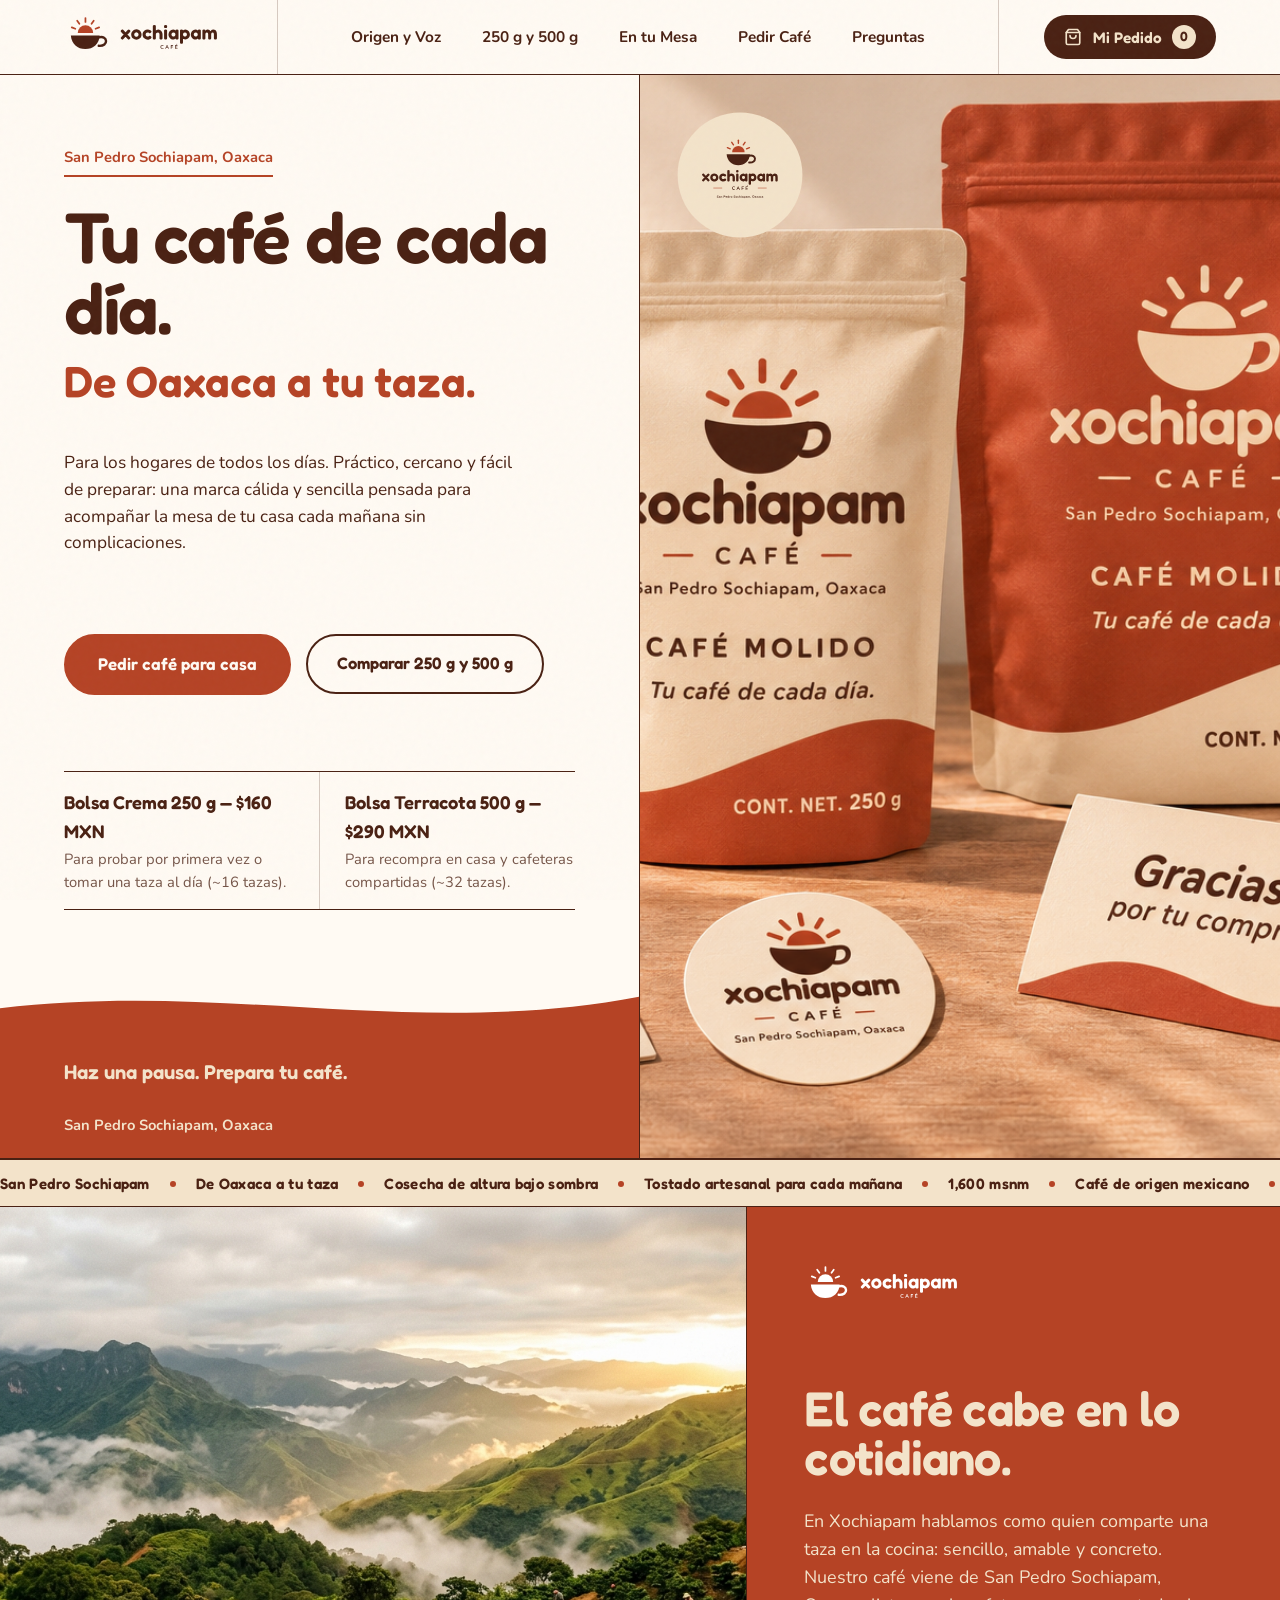
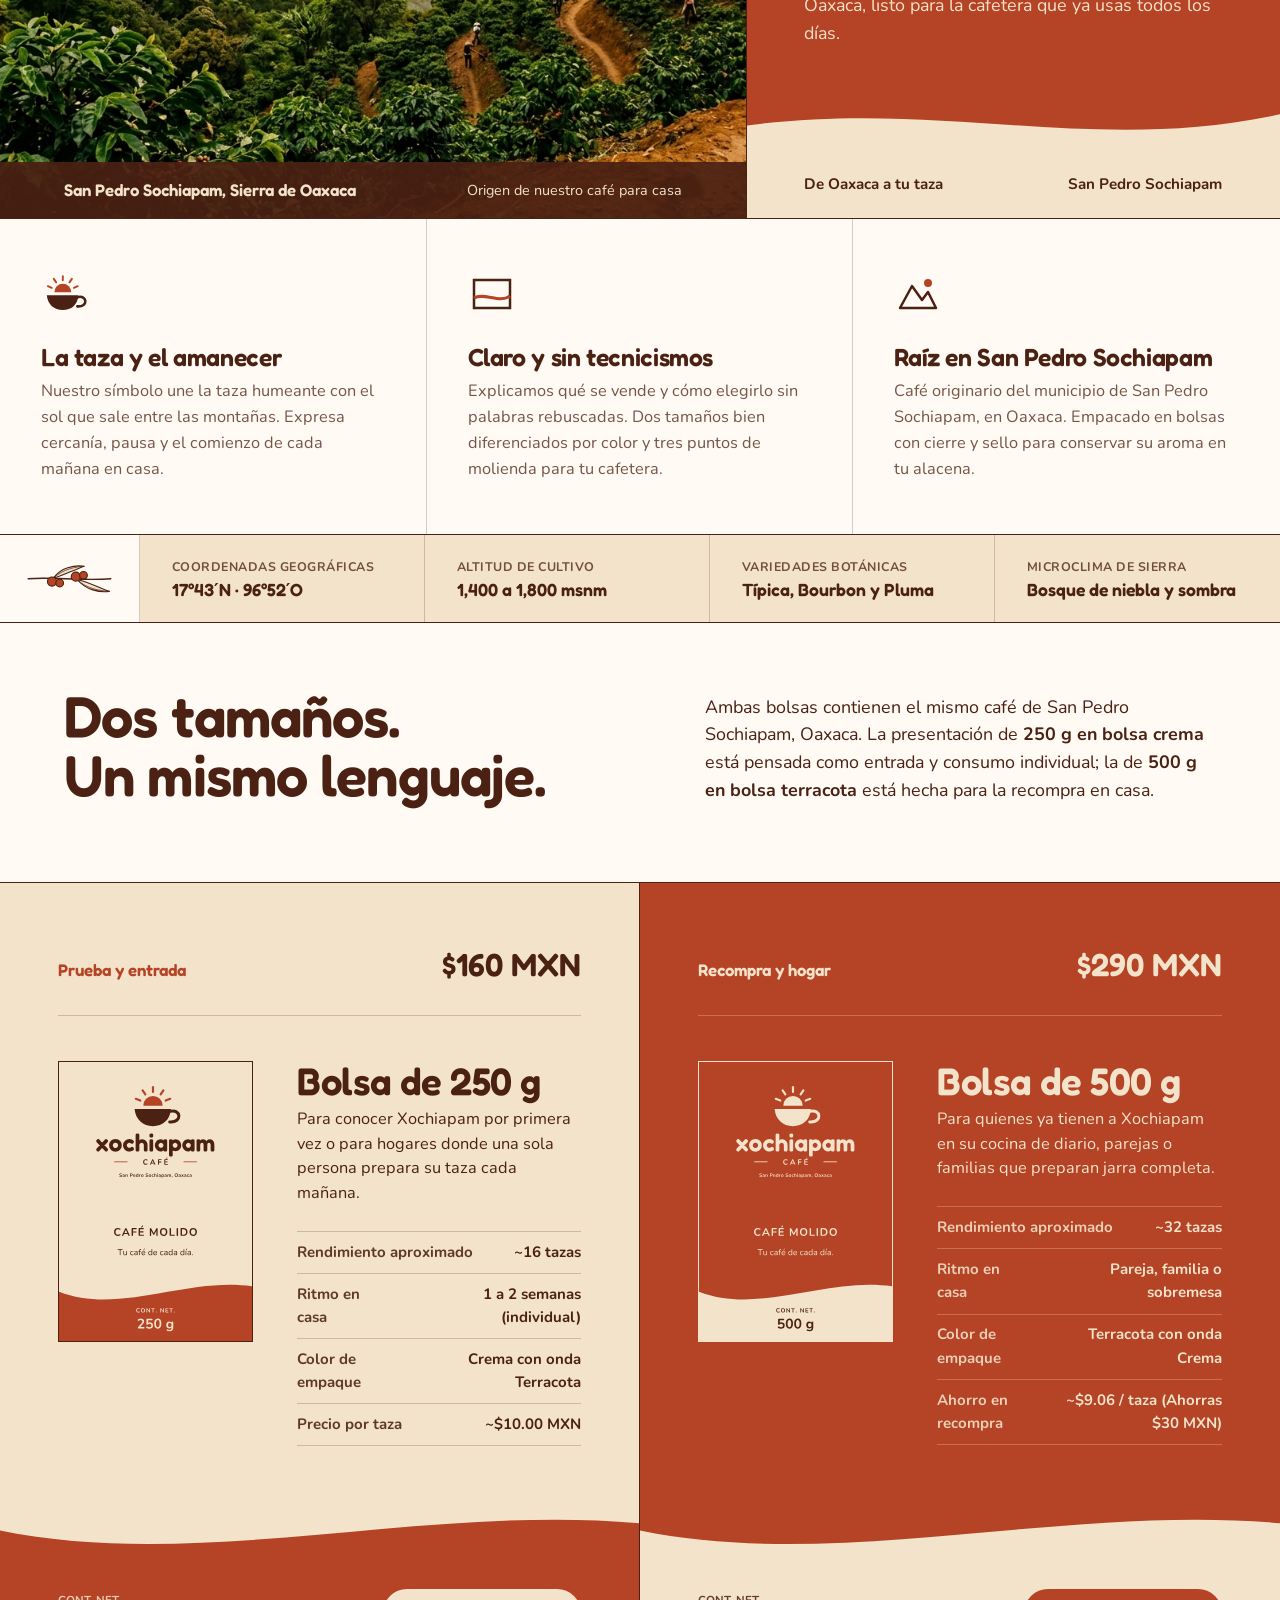
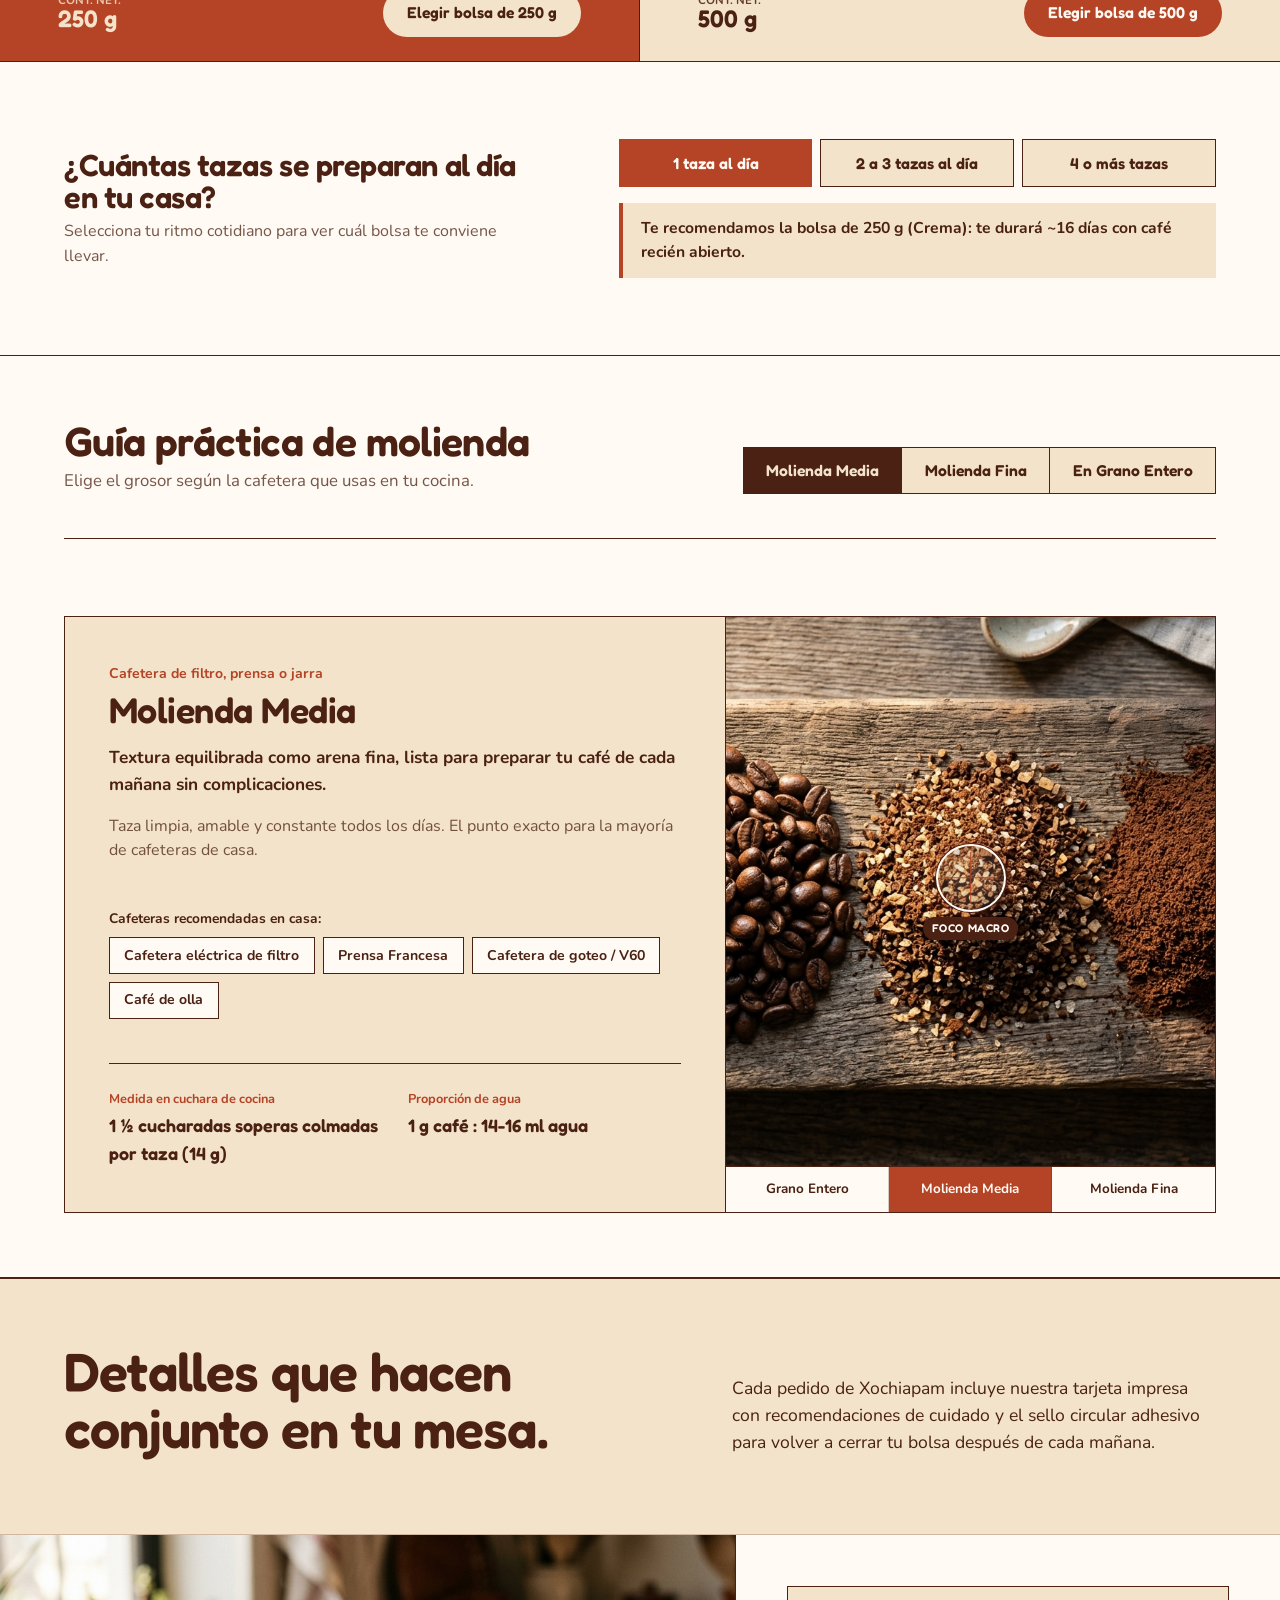
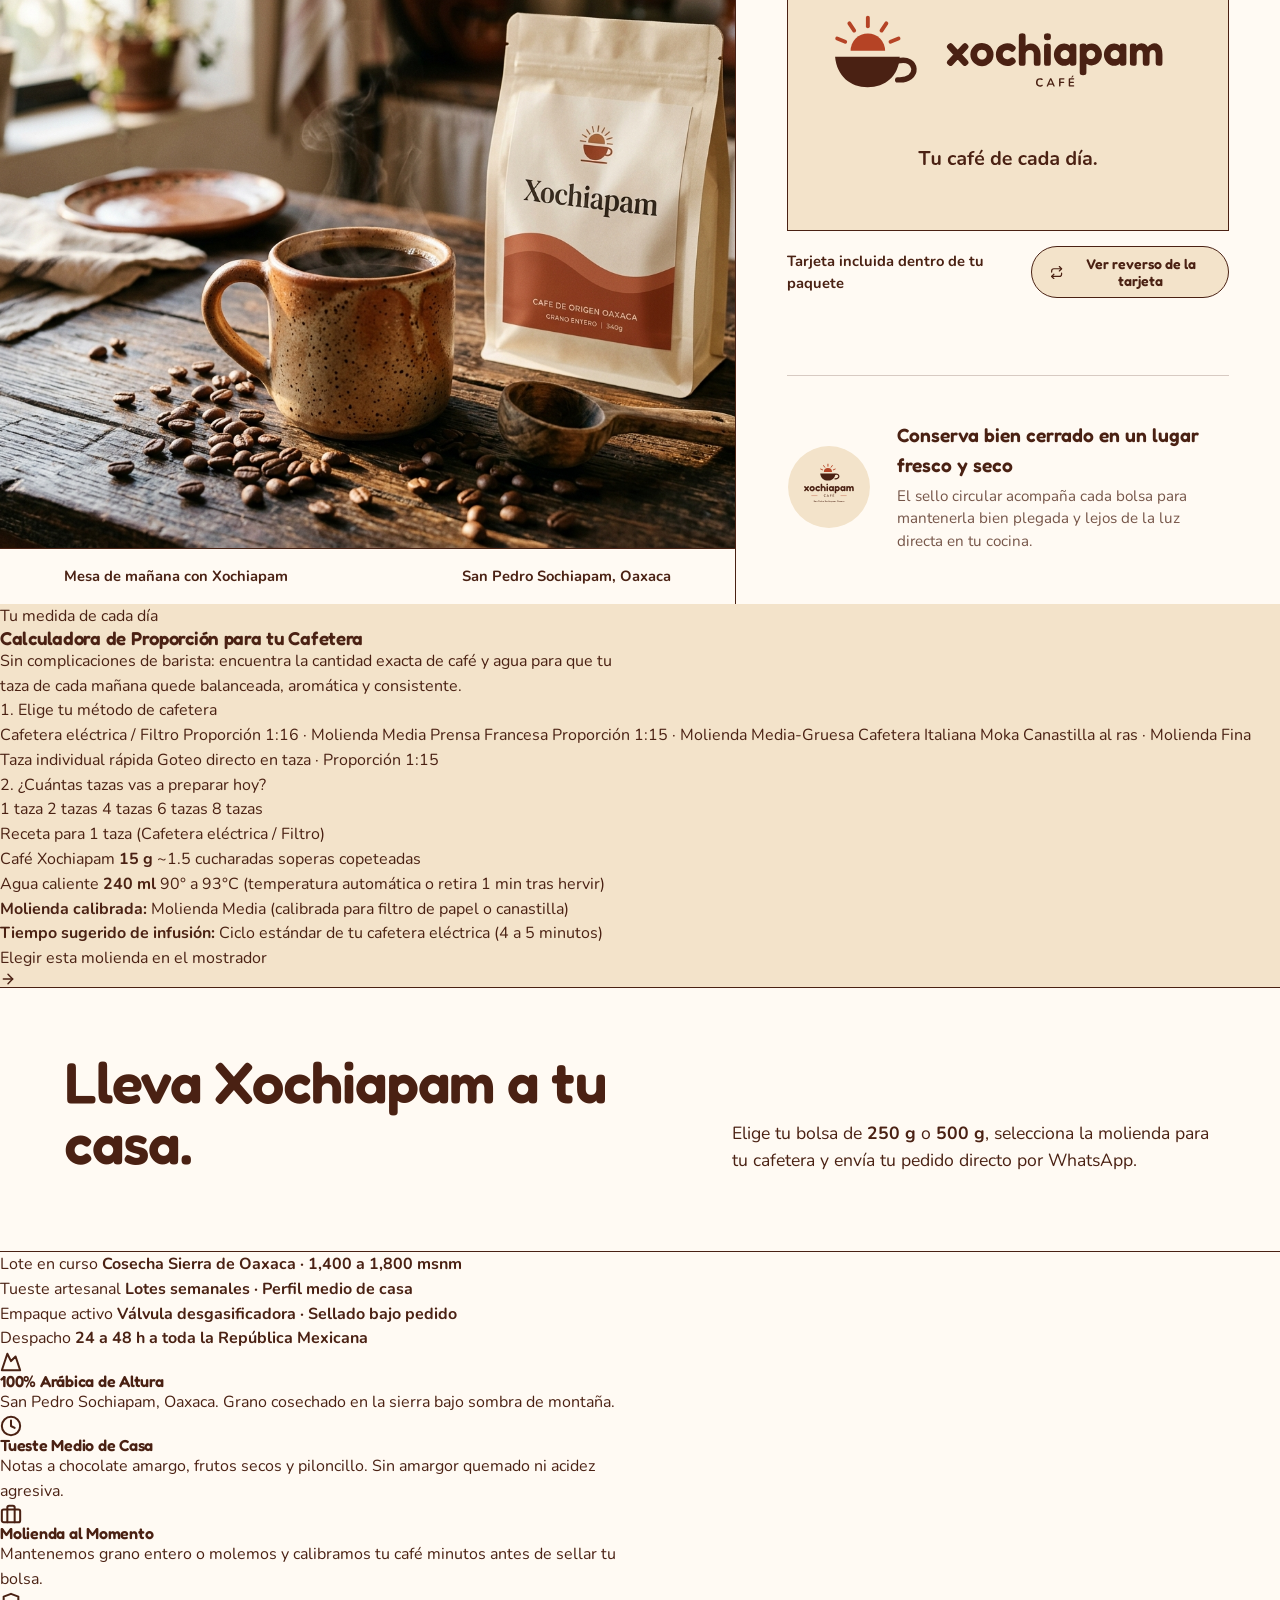
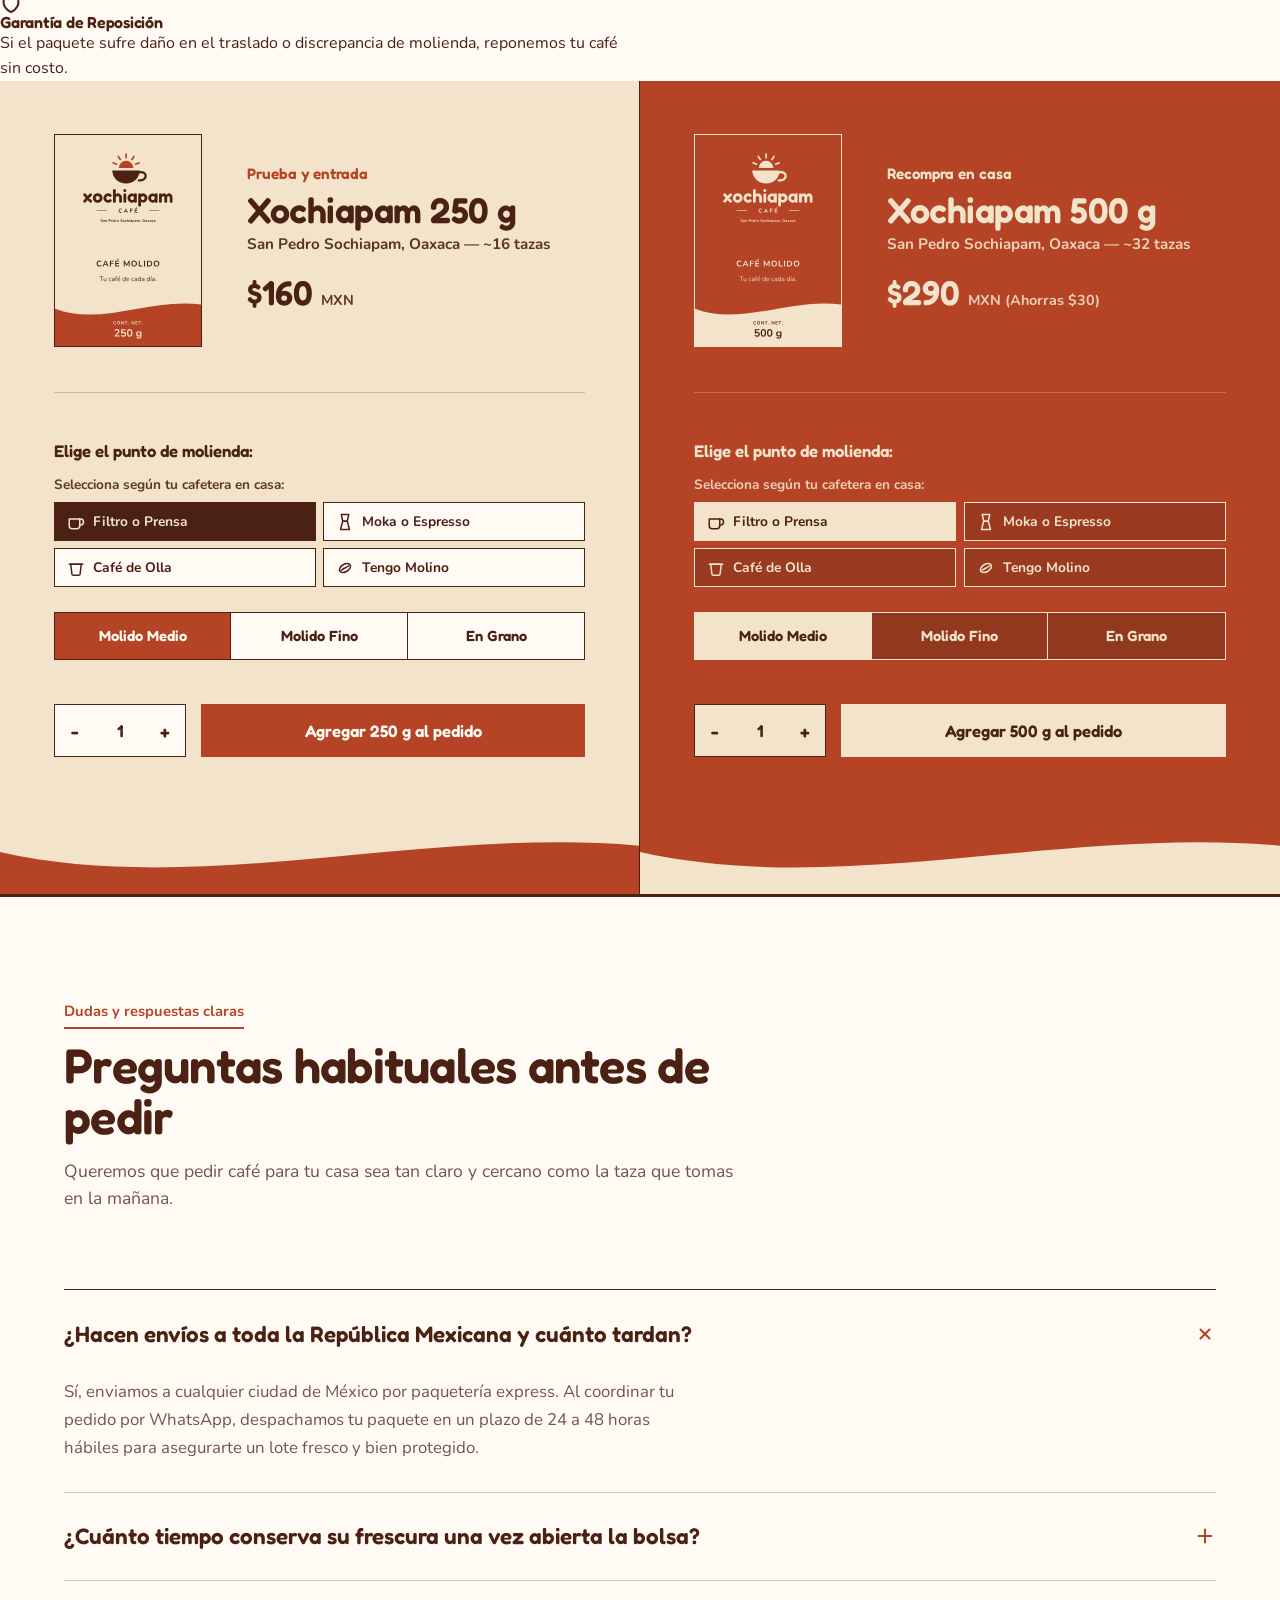
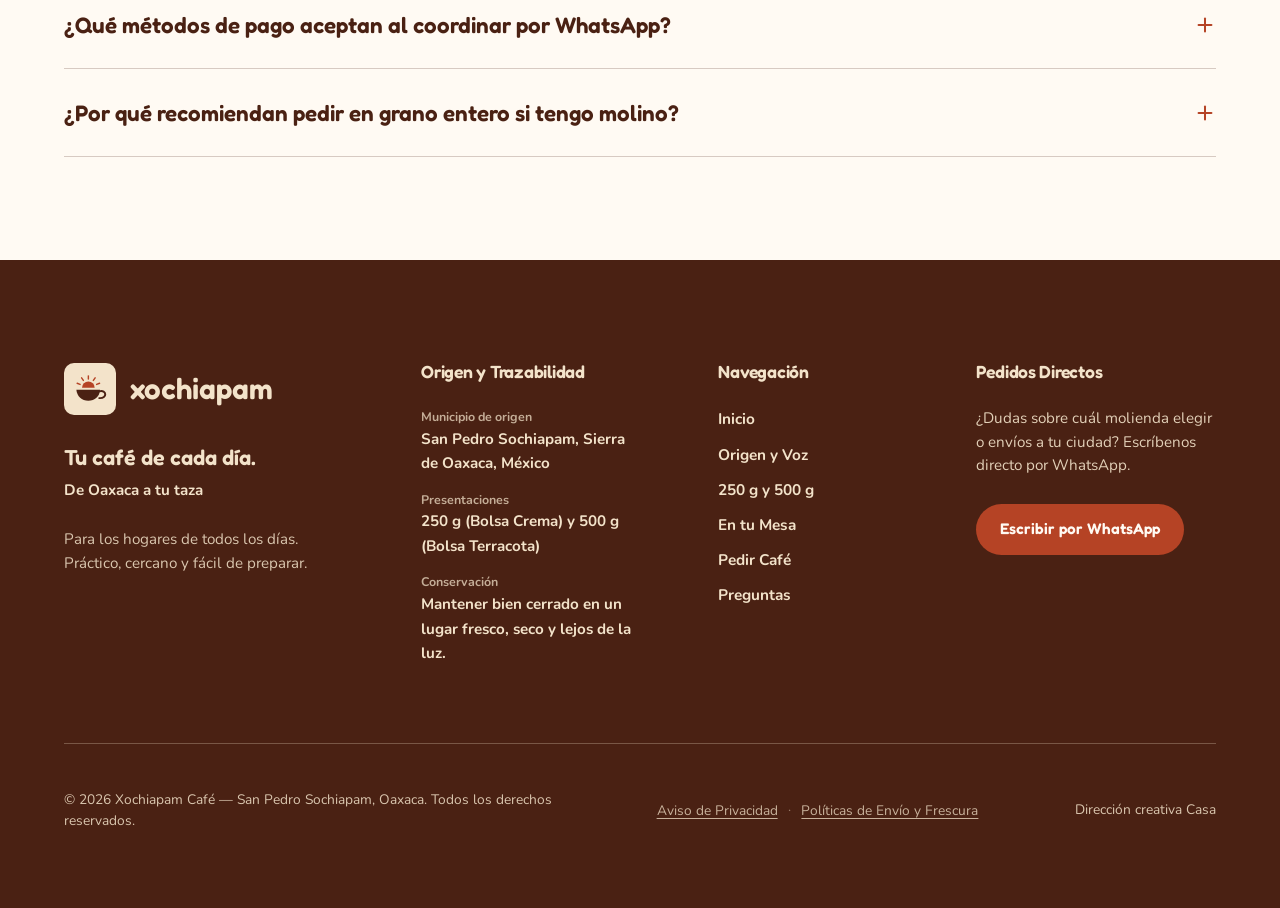
==== commit cbd9557b: "feat(deploy): add GitHub Actions workflow and deployment guide for free domain setup" ====
--- a/index.html
+++ b/index.html
@@ -702,6 +702,92 @@
           </div>
         </div>
       </div>
+
+      <!-- ==================================================================
+           GUÍA INTERACTIVA DE PROPORCIÓN PARA TU CAFETERA (#calculadora-proporcion)
+           ================================================================== -->
+      <div class="ratio-calculator-block" id="calculadora-proporcion">
+        <div class="ratio-calc-header">
+          <span class="ratio-calc-eyebrow">Tu medida de cada día</span>
+          <h3 class="ratio-calc-title">Calculadora de Proporción para tu Cafetera</h3>
+          <p class="ratio-calc-subtitle">
+            Sin complicaciones de barista: encuentra la cantidad exacta de café y agua para que tu taza de cada mañana quede balanceada, aromática y consistente.
+          </p>
+        </div>
+
+        <div class="ratio-calc-grid">
+          <!-- Columna Izquierda: Selección de método y tazas -->
+          <div class="ratio-inputs-col">
+            <label class="ratio-field-label" id="label-method">1. Elige tu método de cafetera</label>
+            <div class="ratio-methods-group" role="radiogroup" aria-labelledby="label-method">
+              <button type="button" class="btn-ratio-method is-active" data-method="electrica" role="radio" aria-checked="true">
+                <span class="ratio-method-name">Cafetera eléctrica / Filtro</span>
+                <span class="ratio-method-desc">Proporción 1:16 · Molienda Media</span>
+              </button>
+              <button type="button" class="btn-ratio-method" data-method="prensa" role="radio" aria-checked="false">
+                <span class="ratio-method-name">Prensa Francesa</span>
+                <span class="ratio-method-desc">Proporción 1:15 · Molienda Media-Gruesa</span>
+              </button>
+              <button type="button" class="btn-ratio-method" data-method="moka" role="radio" aria-checked="false">
+                <span class="ratio-method-name">Cafetera Italiana Moka</span>
+                <span class="ratio-method-desc">Canastilla al ras · Molienda Fina</span>
+              </button>
+              <button type="button" class="btn-ratio-method" data-method="taza" role="radio" aria-checked="false">
+                <span class="ratio-method-name">Taza individual rápida</span>
+                <span class="ratio-method-desc">Goteo directo en taza · Proporción 1:15</span>
+              </button>
+            </div>
+
+            <label class="ratio-field-label" id="label-cups" style="margin-top: 1.5rem;">2. ¿Cuántas tazas vas a preparar hoy?</label>
+            <div class="ratio-cups-selector" role="group" aria-labelledby="label-cups">
+              <button type="button" class="btn-ratio-cup is-active" data-cups="1">1 taza</button>
+              <button type="button" class="btn-ratio-cup" data-cups="2">2 tazas</button>
+              <button type="button" class="btn-ratio-cup" data-cups="4">4 tazas</button>
+              <button type="button" class="btn-ratio-cup" data-cups="6">6 tazas</button>
+              <button type="button" class="btn-ratio-cup" data-cups="8">8 tazas</button>
+            </div>
+          </div>
+
+          <!-- Columna Derecha: Resultado claro y directo -->
+          <div class="ratio-results-col">
+            <div class="ratio-result-card">
+              <span class="ratio-recipe-tag" id="ratio-recipe-tag">Receta para 1 taza (Cafetera eléctrica / Filtro)</span>
+              
+              <div class="ratio-result-metrics">
+                <div class="metric-box">
+                  <span class="metric-label">Café Xochiapam</span>
+                  <strong class="metric-number" id="calc-coffee-grams">15 g</strong>
+                  <span class="metric-household" id="calc-coffee-spoons">~1.5 cucharadas soperas copeteadas</span>
+                </div>
+                <div class="metric-box">
+                  <span class="metric-label">Agua caliente</span>
+                  <strong class="metric-number" id="calc-water-ml">240 ml</strong>
+                  <span class="metric-household" id="calc-water-temp">90° a 93°C (temperatura automática o retira 1 min tras hervir)</span>
+                </div>
+              </div>
+
+              <div class="ratio-tips-box">
+                <div class="ratio-tip-item">
+                  <strong>Molienda calibrada:</strong>
+                  <span id="calc-grind-advice">Molienda Media (calibrada para filtro de papel o canastilla)</span>
+                </div>
+                <div class="ratio-tip-item">
+                  <strong>Tiempo sugerido de infusión:</strong>
+                  <span id="calc-time-advice">Ciclo estándar de tu cafetera eléctrica (4 a 5 minutos)</span>
+                </div>
+              </div>
+
+              <a href="#tienda" class="btn-ratio-to-shop" id="btn-ratio-select-grind">
+                <span>Elegir esta molienda en el mostrador</span>
+                <svg width="16" height="16" viewBox="0 0 24 24" fill="none" stroke="currentColor" stroke-width="2.2" stroke-linecap="round" stroke-linejoin="round" aria-hidden="true">
+                  <line x1="5" y1="12" x2="19" y2="12"></line>
+                  <polyline points="12 5 19 12 12 19"></polyline>
+                </svg>
+              </a>
+            </div>
+          </div>
+        </div>
+      </div>
     </section>
 
     <!-- ====================================================================
@@ -715,6 +801,71 @@
         <p class="boutique-subtitle">
           Elige tu bolsa de <strong>250 g</strong> o <strong>500 g</strong>, selecciona la molienda para tu cafetera y envía tu pedido directo por WhatsApp.
         </p>
+      </div>
+
+      <!-- Placa de Trazabilidad y Frescura de Lote -->
+      <div class="batch-freshness-strip">
+        <div class="batch-strip-item">
+          <span class="batch-label">Lote en curso</span>
+          <strong class="batch-value">Cosecha Sierra de Oaxaca · 1,400 a 1,800 msnm</strong>
+        </div>
+        <div class="batch-strip-item">
+          <span class="batch-label">Tueste artesanal</span>
+          <strong class="batch-value">Lotes semanales · Perfil medio de casa</strong>
+        </div>
+        <div class="batch-strip-item">
+          <span class="batch-label">Empaque activo</span>
+          <strong class="batch-value">Válvula desgasificadora · Sellado bajo pedido</strong>
+        </div>
+        <div class="batch-strip-item">
+          <span class="batch-label">Despacho</span>
+          <strong class="batch-value">24 a 48 h a toda la República Mexicana</strong>
+        </div>
+      </div>
+
+      <!-- Sellos de Confianza y Compromiso Artesanal -->
+      <div class="brand-trust-grid">
+        <div class="trust-card">
+          <div class="trust-icon-box" aria-hidden="true">
+            <svg width="22" height="22" viewBox="0 0 24 24" fill="none" stroke="currentColor" stroke-width="2.2" stroke-linecap="round" stroke-linejoin="round">
+              <path d="M8 3l4 8 5-5 5 15H2L8 3z"></path>
+            </svg>
+          </div>
+          <h4>100% Arábica de Altura</h4>
+          <p>San Pedro Sochiapam, Oaxaca. Grano cosechado en la sierra bajo sombra de montaña.</p>
+        </div>
+
+        <div class="trust-card">
+          <div class="trust-icon-box" aria-hidden="true">
+            <svg width="22" height="22" viewBox="0 0 24 24" fill="none" stroke="currentColor" stroke-width="2.2" stroke-linecap="round" stroke-linejoin="round">
+              <circle cx="12" cy="12" r="10"></circle>
+              <polyline points="12 6 12 12 16 14"></polyline>
+            </svg>
+          </div>
+          <h4>Tueste Medio de Casa</h4>
+          <p>Notas a chocolate amargo, frutos secos y piloncillo. Sin amargor quemado ni acidez agresiva.</p>
+        </div>
+
+        <div class="trust-card">
+          <div class="trust-icon-box" aria-hidden="true">
+            <svg width="22" height="22" viewBox="0 0 24 24" fill="none" stroke="currentColor" stroke-width="2.2" stroke-linecap="round" stroke-linejoin="round">
+              <rect x="2" y="7" width="20" height="14" rx="2" ry="2"></rect>
+              <path d="M16 21V5a2 2 0 0 0-2-2h-4a2 2 0 0 0-2 2v16"></path>
+            </svg>
+          </div>
+          <h4>Molienda al Momento</h4>
+          <p>Mantenemos grano entero o molemos y calibramos tu café minutos antes de sellar tu bolsa.</p>
+        </div>
+
+        <div class="trust-card">
+          <div class="trust-icon-box" aria-hidden="true">
+            <svg width="22" height="22" viewBox="0 0 24 24" fill="none" stroke="currentColor" stroke-width="2.2" stroke-linecap="round" stroke-linejoin="round">
+              <path d="M12 22s8-4 8-10V5l-8-3-8 3v7c0 6 8 10 8 10z"></path>
+            </svg>
+          </div>
+          <h4>Garantía de Reposición</h4>
+          <p>Si el paquete sufre daño en el traslado o discrepancia de molienda, reponemos tu café sin costo.</p>
+        </div>
       </div>
 
       <div class="boutique-grid">
@@ -995,6 +1146,16 @@
   </main>
 
   <!-- ======================================================================
+       INDICADOR DISCRETO DE CONEXIÓN OFFLINE / ONLINE
+       ====================================================================== -->
+  <aside id="offline-status-banner" class="offline-status-banner" role="status" aria-live="polite" hidden>
+    <div class="offline-banner-inner">
+      <span class="offline-dot" aria-hidden="true"></span>
+      <span class="offline-text" id="offline-banner-text">Modo sin conexión · Catálogo guardado en tu dispositivo</span>
+    </div>
+  </aside>
+
+  <!-- ======================================================================
        AVISO TÁCTIL FLOTANTE DE PEDIDO (#purchase-toast)
        ====================================================================== -->
   <aside id="purchase-toast" class="purchase-toast" role="status" aria-live="polite" aria-atomic="true" hidden>
--- a/css/components.css
+++ b/css/components.css
@@ -1435,6 +1435,80 @@
 }
 
 /* ==========================================================================
+   INDICADOR DISCRETO DE CONEXIÓN OFFLINE / ONLINE (#offline-status-banner)
+   ========================================================================== */
+.offline-status-banner {
+  position: fixed;
+  bottom: 1.25rem;
+  left: 50%;
+  transform: translateX(-50%) translateY(25px);
+  z-index: 180;
+  max-width: 90vw;
+  background-color: var(--color-cacao);
+  color: var(--color-marfil);
+  border: 1px solid var(--color-terracota);
+  border-radius: var(--radius-full);
+  padding: 0.65rem 1.35rem;
+  box-shadow: 0 10px 28px rgba(74, 33, 19, 0.35);
+  opacity: 0;
+  pointer-events: none;
+  transition: opacity 0.25s ease, transform 0.25s cubic-bezier(0.22, 1, 0.36, 1);
+}
+
+.offline-status-banner.is-visible {
+  opacity: 1;
+  pointer-events: auto;
+  transform: translateX(-50%) translateY(0);
+}
+
+.offline-status-banner.is-online {
+  background-color: var(--color-terracota);
+  border-color: var(--color-crema);
+}
+
+.offline-banner-inner {
+  display: flex;
+  align-items: center;
+  gap: 0.65rem;
+  font-size: 0.86rem;
+  font-weight: 600;
+  white-space: nowrap;
+}
+
+.offline-dot {
+  width: 8px;
+  height: 8px;
+  border-radius: var(--radius-full);
+  background-color: var(--color-terracota);
+  flex-shrink: 0;
+  animation: pulse-dot 1.8s infinite ease-in-out;
+}
+
+.offline-status-banner.is-online .offline-dot {
+  background-color: var(--color-crema);
+  animation: none;
+}
+
+@keyframes pulse-dot {
+  0%, 100% {
+    opacity: 1;
+    transform: scale(1);
+  }
+  50% {
+    opacity: 0.4;
+    transform: scale(0.85);
+  }
+}
+
+@media (max-width: 480px) {
+  .offline-banner-inner {
+    white-space: normal;
+    text-align: center;
+    font-size: 0.8rem;
+  }
+}
+
+/* ==========================================================================
    MODAL NATIVO ACCESIBLE DE POLÍTICAS Y PRIVACIDAD (<dialog id="legal-dialog">)
    ========================================================================== */
 .legal-dialog {
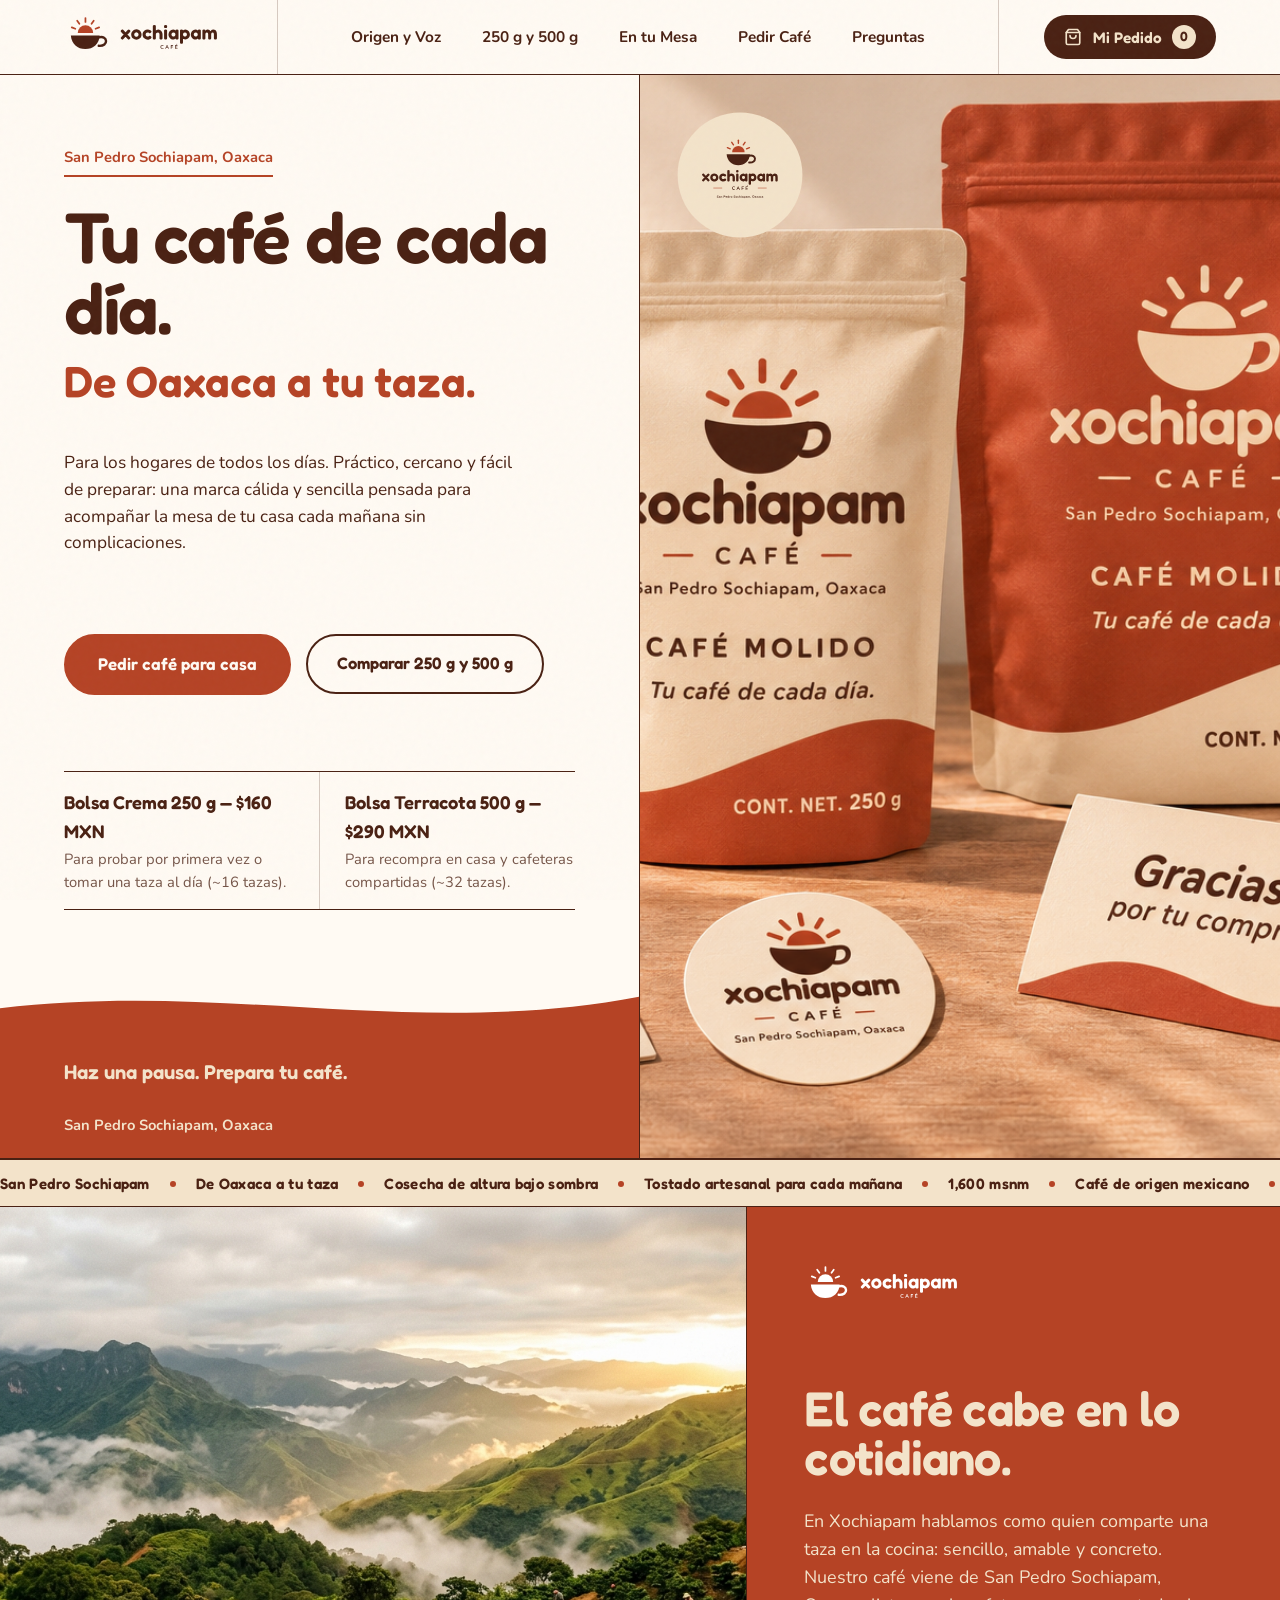
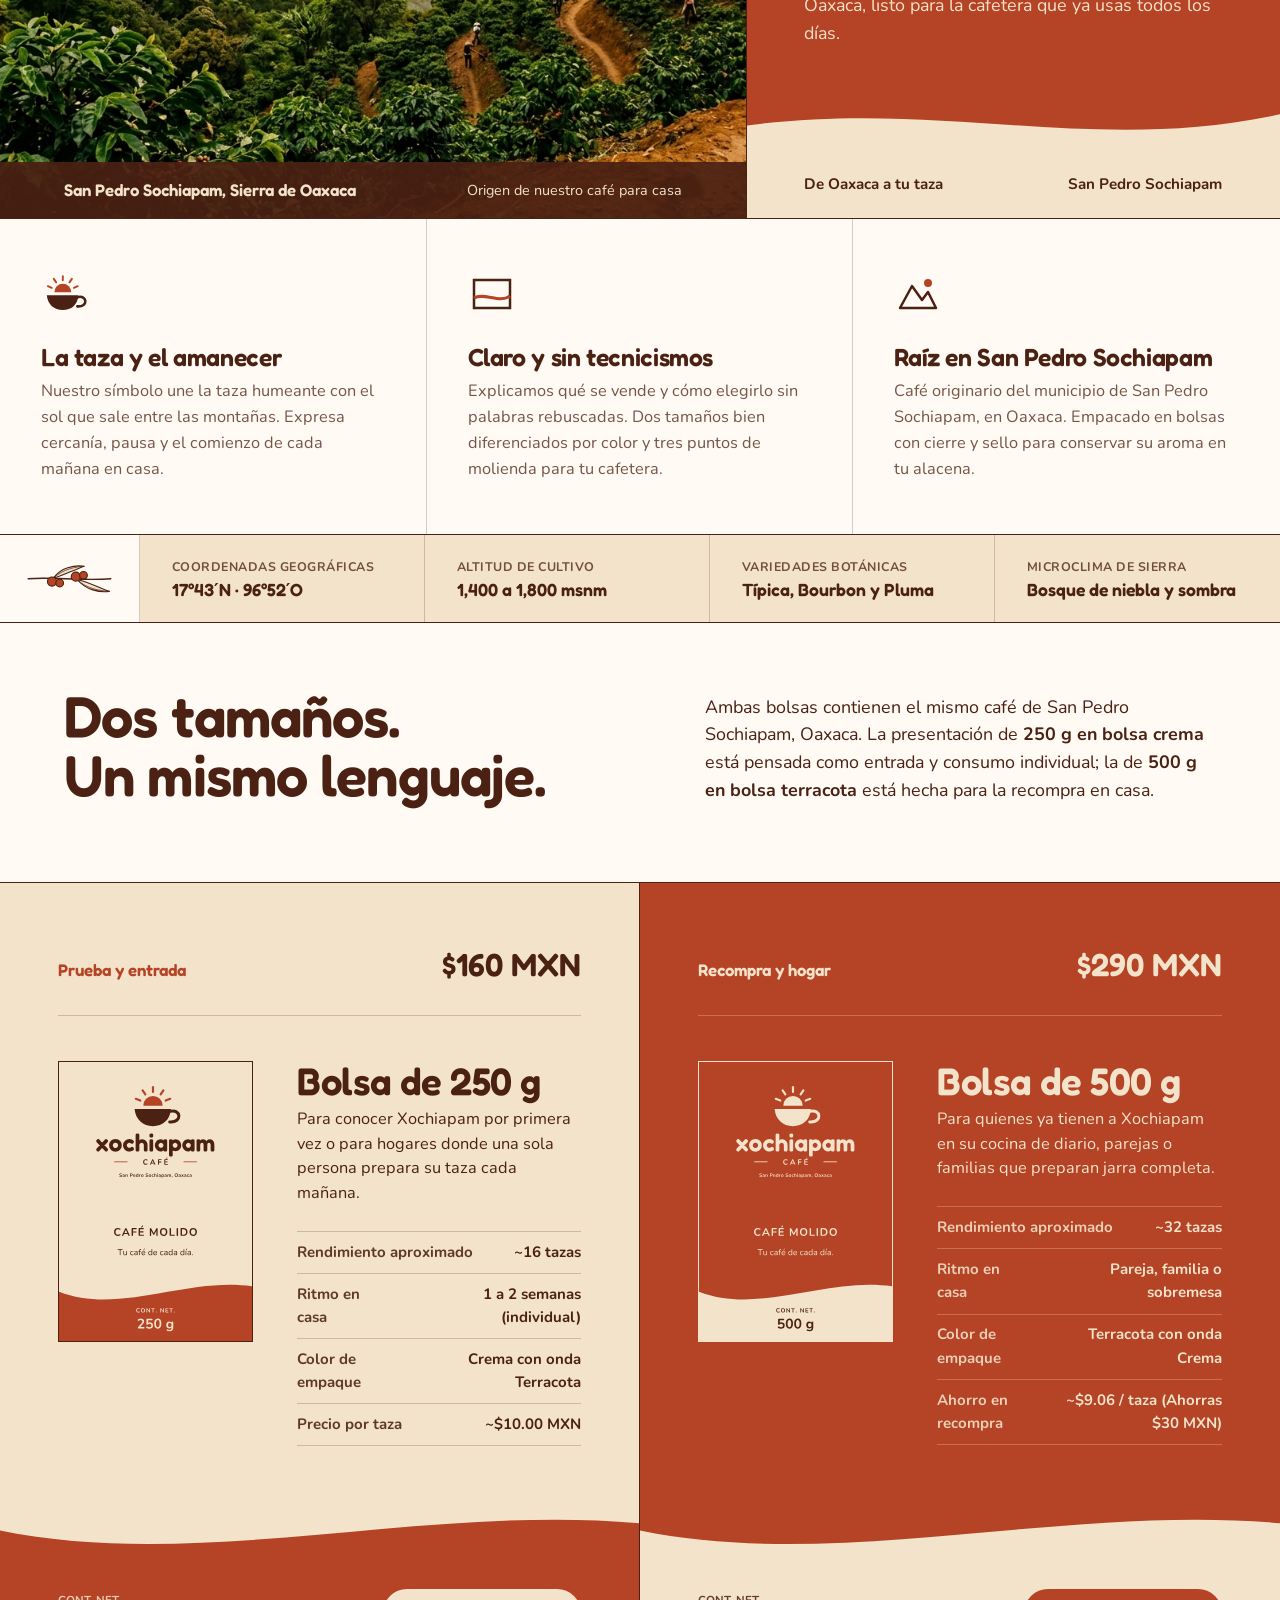
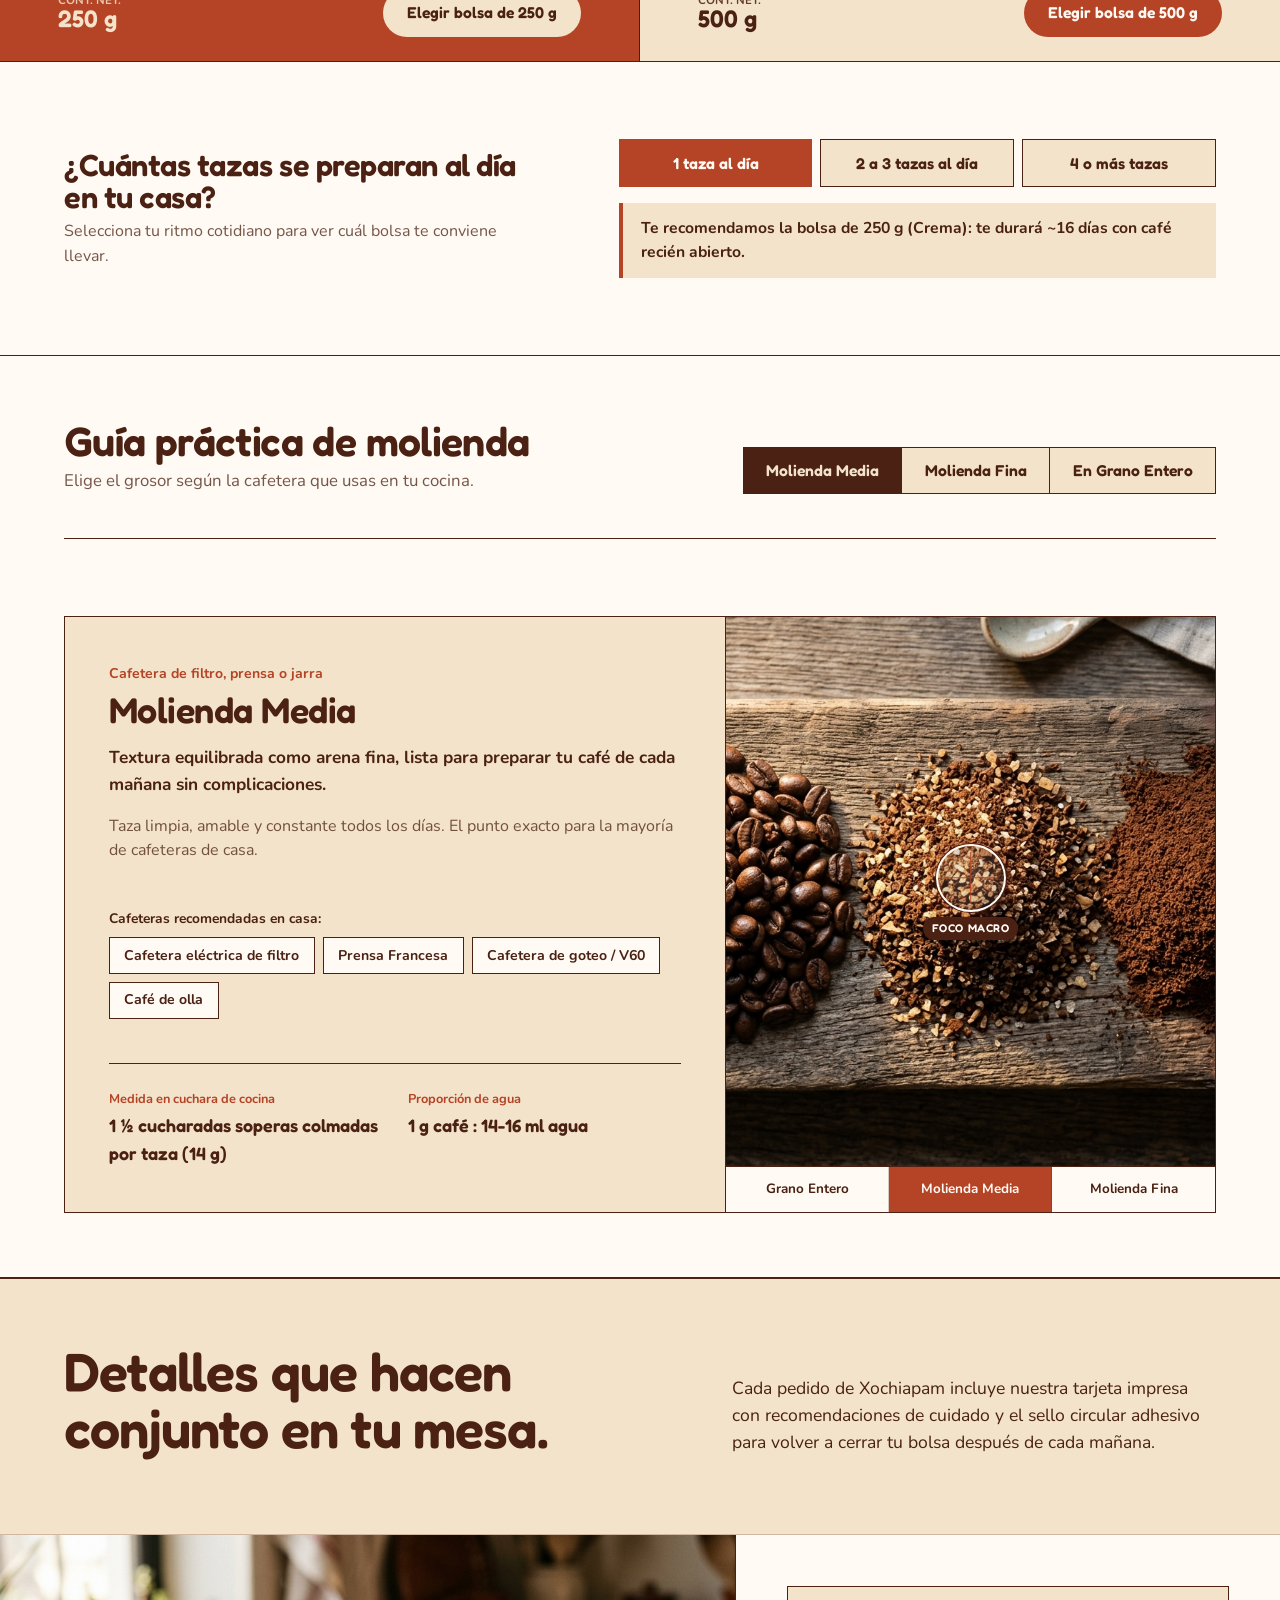
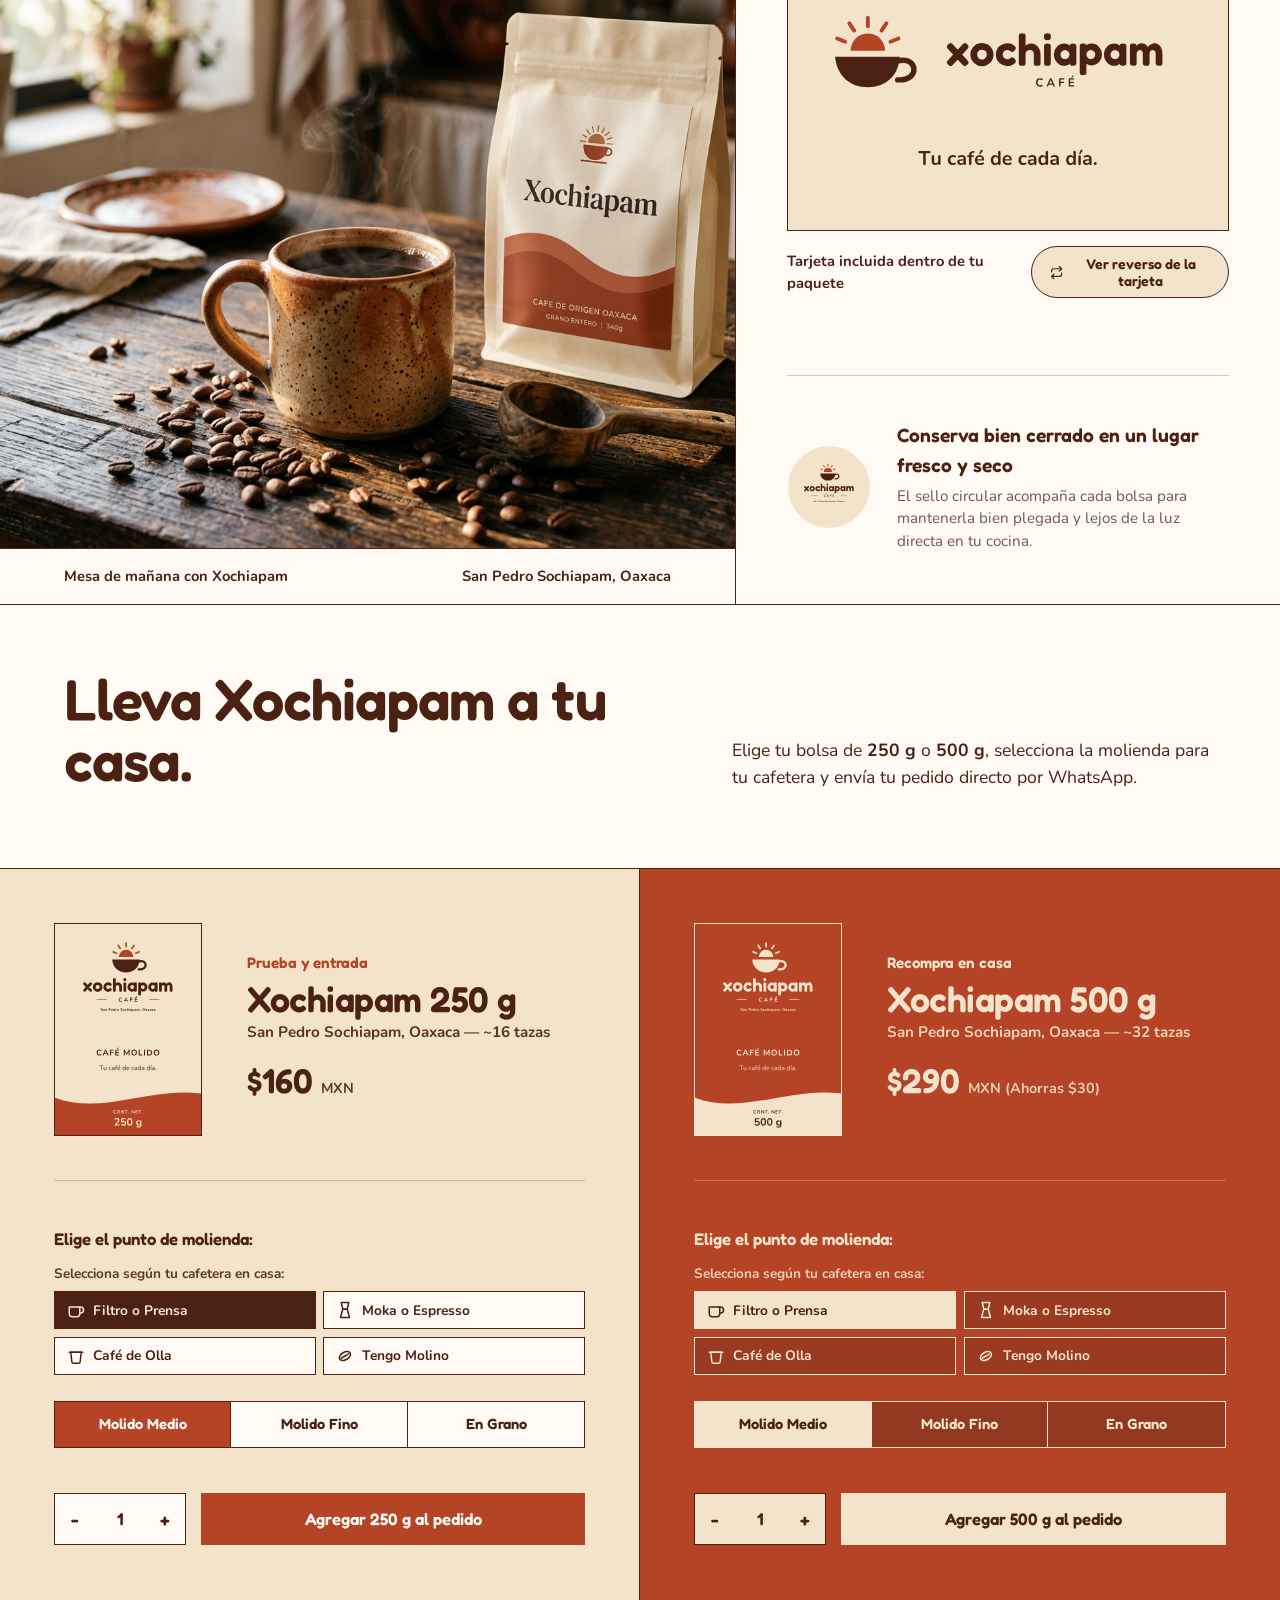
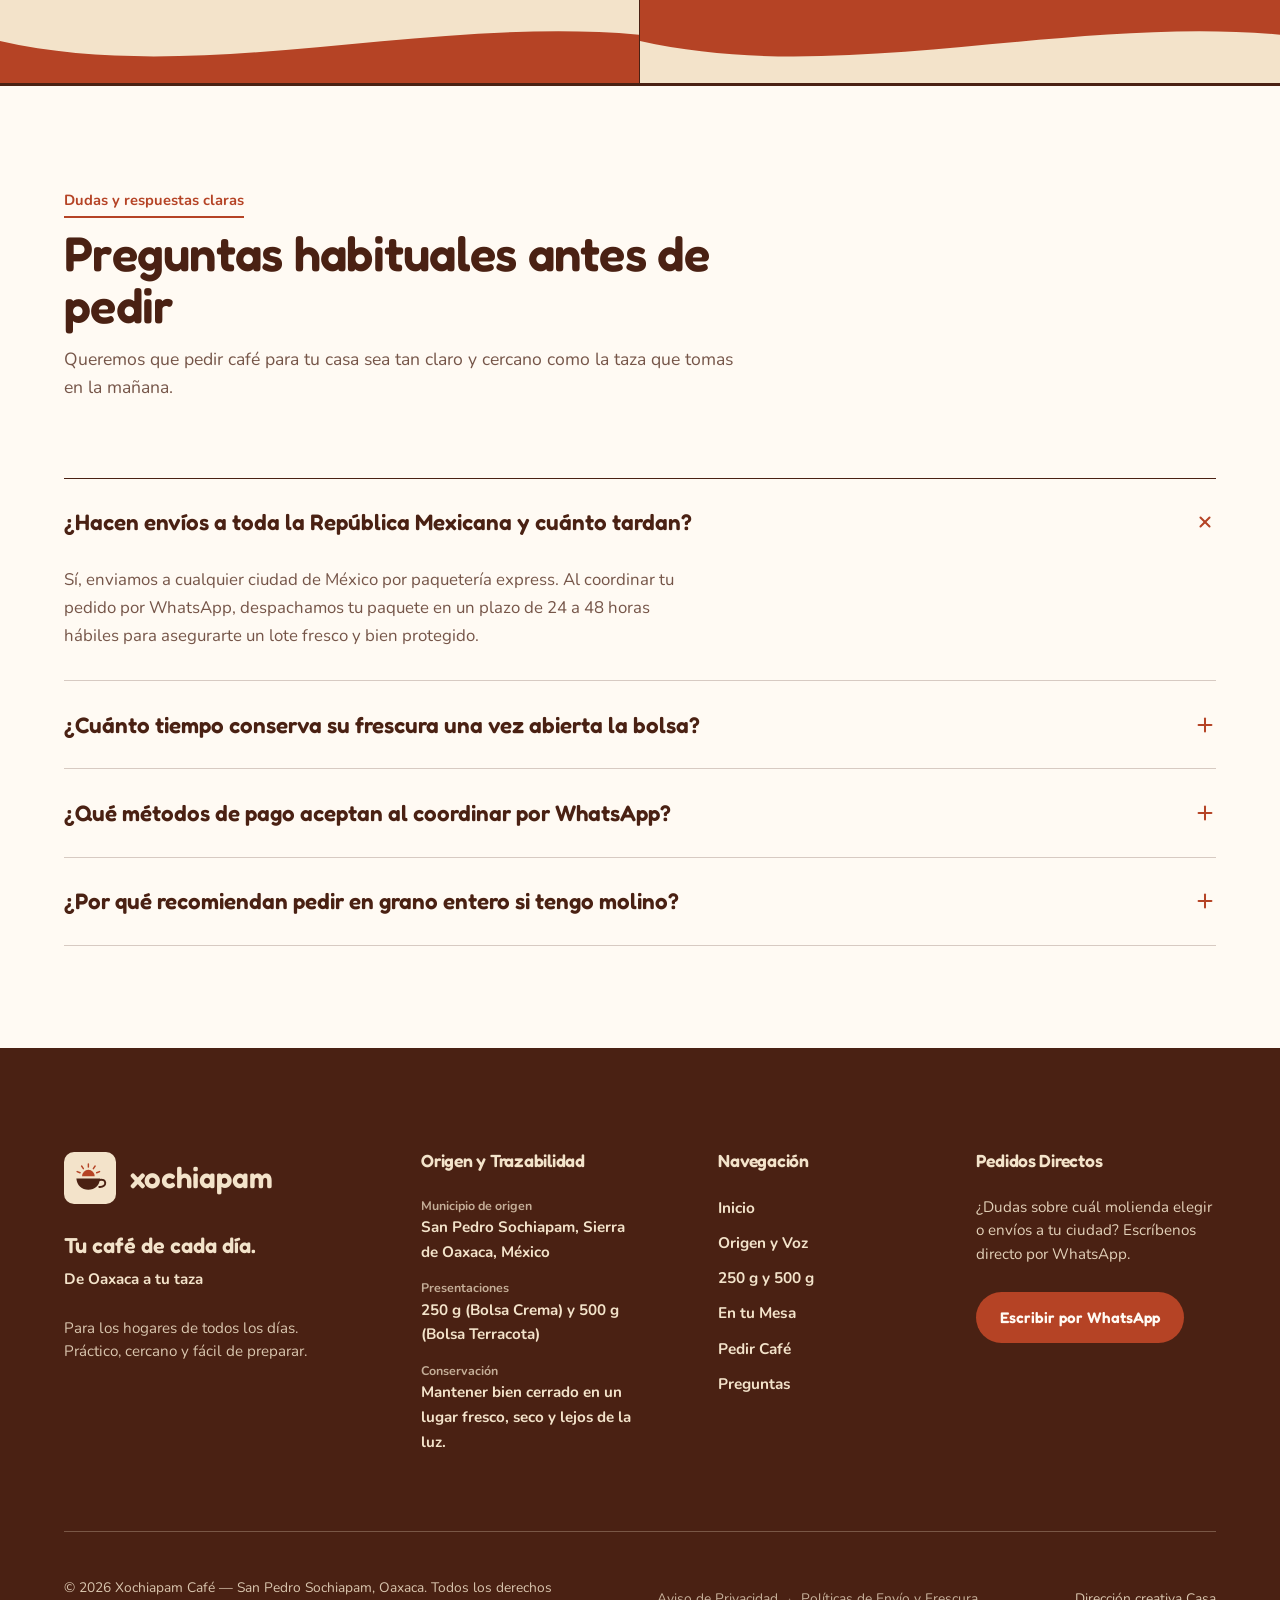
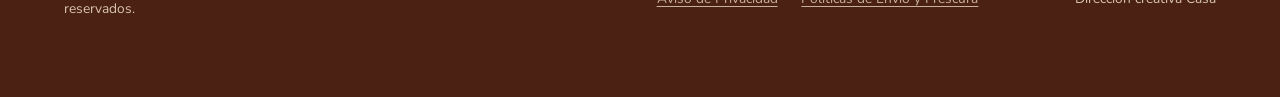
==== commit 1b0a3427: "fix(ui): remove redundant calculator and trust blocks to restore clean editorial shop layout and add" ====
--- a/index.html
+++ b/index.html
@@ -90,9 +90,9 @@
   </script>
 
   <!-- Hojas de estilo modulares -->
-  <link rel="stylesheet" href="css/tokens.css">
-  <link rel="stylesheet" href="css/layout.css">
-  <link rel="stylesheet" href="css/components.css">
+  <link rel="stylesheet" href="css/tokens.css?v=3.0">
+  <link rel="stylesheet" href="css/layout.css?v=3.0">
+  <link rel="stylesheet" href="css/components.css?v=3.0">
 </head>
 <body>
 
@@ -702,92 +702,6 @@
           </div>
         </div>
       </div>
-
-      <!-- ==================================================================
-           GUÍA INTERACTIVA DE PROPORCIÓN PARA TU CAFETERA (#calculadora-proporcion)
-           ================================================================== -->
-      <div class="ratio-calculator-block" id="calculadora-proporcion">
-        <div class="ratio-calc-header">
-          <span class="ratio-calc-eyebrow">Tu medida de cada día</span>
-          <h3 class="ratio-calc-title">Calculadora de Proporción para tu Cafetera</h3>
-          <p class="ratio-calc-subtitle">
-            Sin complicaciones de barista: encuentra la cantidad exacta de café y agua para que tu taza de cada mañana quede balanceada, aromática y consistente.
-          </p>
-        </div>
-
-        <div class="ratio-calc-grid">
-          <!-- Columna Izquierda: Selección de método y tazas -->
-          <div class="ratio-inputs-col">
-            <label class="ratio-field-label" id="label-method">1. Elige tu método de cafetera</label>
-            <div class="ratio-methods-group" role="radiogroup" aria-labelledby="label-method">
-              <button type="button" class="btn-ratio-method is-active" data-method="electrica" role="radio" aria-checked="true">
-                <span class="ratio-method-name">Cafetera eléctrica / Filtro</span>
-                <span class="ratio-method-desc">Proporción 1:16 · Molienda Media</span>
-              </button>
-              <button type="button" class="btn-ratio-method" data-method="prensa" role="radio" aria-checked="false">
-                <span class="ratio-method-name">Prensa Francesa</span>
-                <span class="ratio-method-desc">Proporción 1:15 · Molienda Media-Gruesa</span>
-              </button>
-              <button type="button" class="btn-ratio-method" data-method="moka" role="radio" aria-checked="false">
-                <span class="ratio-method-name">Cafetera Italiana Moka</span>
-                <span class="ratio-method-desc">Canastilla al ras · Molienda Fina</span>
-              </button>
-              <button type="button" class="btn-ratio-method" data-method="taza" role="radio" aria-checked="false">
-                <span class="ratio-method-name">Taza individual rápida</span>
-                <span class="ratio-method-desc">Goteo directo en taza · Proporción 1:15</span>
-              </button>
-            </div>
-
-            <label class="ratio-field-label" id="label-cups" style="margin-top: 1.5rem;">2. ¿Cuántas tazas vas a preparar hoy?</label>
-            <div class="ratio-cups-selector" role="group" aria-labelledby="label-cups">
-              <button type="button" class="btn-ratio-cup is-active" data-cups="1">1 taza</button>
-              <button type="button" class="btn-ratio-cup" data-cups="2">2 tazas</button>
-              <button type="button" class="btn-ratio-cup" data-cups="4">4 tazas</button>
-              <button type="button" class="btn-ratio-cup" data-cups="6">6 tazas</button>
-              <button type="button" class="btn-ratio-cup" data-cups="8">8 tazas</button>
-            </div>
-          </div>
-
-          <!-- Columna Derecha: Resultado claro y directo -->
-          <div class="ratio-results-col">
-            <div class="ratio-result-card">
-              <span class="ratio-recipe-tag" id="ratio-recipe-tag">Receta para 1 taza (Cafetera eléctrica / Filtro)</span>
-              
-              <div class="ratio-result-metrics">
-                <div class="metric-box">
-                  <span class="metric-label">Café Xochiapam</span>
-                  <strong class="metric-number" id="calc-coffee-grams">15 g</strong>
-                  <span class="metric-household" id="calc-coffee-spoons">~1.5 cucharadas soperas copeteadas</span>
-                </div>
-                <div class="metric-box">
-                  <span class="metric-label">Agua caliente</span>
-                  <strong class="metric-number" id="calc-water-ml">240 ml</strong>
-                  <span class="metric-household" id="calc-water-temp">90° a 93°C (temperatura automática o retira 1 min tras hervir)</span>
-                </div>
-              </div>
-
-              <div class="ratio-tips-box">
-                <div class="ratio-tip-item">
-                  <strong>Molienda calibrada:</strong>
-                  <span id="calc-grind-advice">Molienda Media (calibrada para filtro de papel o canastilla)</span>
-                </div>
-                <div class="ratio-tip-item">
-                  <strong>Tiempo sugerido de infusión:</strong>
-                  <span id="calc-time-advice">Ciclo estándar de tu cafetera eléctrica (4 a 5 minutos)</span>
-                </div>
-              </div>
-
-              <a href="#tienda" class="btn-ratio-to-shop" id="btn-ratio-select-grind">
-                <span>Elegir esta molienda en el mostrador</span>
-                <svg width="16" height="16" viewBox="0 0 24 24" fill="none" stroke="currentColor" stroke-width="2.2" stroke-linecap="round" stroke-linejoin="round" aria-hidden="true">
-                  <line x1="5" y1="12" x2="19" y2="12"></line>
-                  <polyline points="12 5 19 12 12 19"></polyline>
-                </svg>
-              </a>
-            </div>
-          </div>
-        </div>
-      </div>
     </section>
 
     <!-- ====================================================================
@@ -801,71 +715,6 @@
         <p class="boutique-subtitle">
           Elige tu bolsa de <strong>250 g</strong> o <strong>500 g</strong>, selecciona la molienda para tu cafetera y envía tu pedido directo por WhatsApp.
         </p>
-      </div>
-
-      <!-- Placa de Trazabilidad y Frescura de Lote -->
-      <div class="batch-freshness-strip">
-        <div class="batch-strip-item">
-          <span class="batch-label">Lote en curso</span>
-          <strong class="batch-value">Cosecha Sierra de Oaxaca · 1,400 a 1,800 msnm</strong>
-        </div>
-        <div class="batch-strip-item">
-          <span class="batch-label">Tueste artesanal</span>
-          <strong class="batch-value">Lotes semanales · Perfil medio de casa</strong>
-        </div>
-        <div class="batch-strip-item">
-          <span class="batch-label">Empaque activo</span>
-          <strong class="batch-value">Válvula desgasificadora · Sellado bajo pedido</strong>
-        </div>
-        <div class="batch-strip-item">
-          <span class="batch-label">Despacho</span>
-          <strong class="batch-value">24 a 48 h a toda la República Mexicana</strong>
-        </div>
-      </div>
-
-      <!-- Sellos de Confianza y Compromiso Artesanal -->
-      <div class="brand-trust-grid">
-        <div class="trust-card">
-          <div class="trust-icon-box" aria-hidden="true">
-            <svg width="22" height="22" viewBox="0 0 24 24" fill="none" stroke="currentColor" stroke-width="2.2" stroke-linecap="round" stroke-linejoin="round">
-              <path d="M8 3l4 8 5-5 5 15H2L8 3z"></path>
-            </svg>
-          </div>
-          <h4>100% Arábica de Altura</h4>
-          <p>San Pedro Sochiapam, Oaxaca. Grano cosechado en la sierra bajo sombra de montaña.</p>
-        </div>
-
-        <div class="trust-card">
-          <div class="trust-icon-box" aria-hidden="true">
-            <svg width="22" height="22" viewBox="0 0 24 24" fill="none" stroke="currentColor" stroke-width="2.2" stroke-linecap="round" stroke-linejoin="round">
-              <circle cx="12" cy="12" r="10"></circle>
-              <polyline points="12 6 12 12 16 14"></polyline>
-            </svg>
-          </div>
-          <h4>Tueste Medio de Casa</h4>
-          <p>Notas a chocolate amargo, frutos secos y piloncillo. Sin amargor quemado ni acidez agresiva.</p>
-        </div>
-
-        <div class="trust-card">
-          <div class="trust-icon-box" aria-hidden="true">
-            <svg width="22" height="22" viewBox="0 0 24 24" fill="none" stroke="currentColor" stroke-width="2.2" stroke-linecap="round" stroke-linejoin="round">
-              <rect x="2" y="7" width="20" height="14" rx="2" ry="2"></rect>
-              <path d="M16 21V5a2 2 0 0 0-2-2h-4a2 2 0 0 0-2 2v16"></path>
-            </svg>
-          </div>
-          <h4>Molienda al Momento</h4>
-          <p>Mantenemos grano entero o molemos y calibramos tu café minutos antes de sellar tu bolsa.</p>
-        </div>
-
-        <div class="trust-card">
-          <div class="trust-icon-box" aria-hidden="true">
-            <svg width="22" height="22" viewBox="0 0 24 24" fill="none" stroke="currentColor" stroke-width="2.2" stroke-linecap="round" stroke-linejoin="round">
-              <path d="M12 22s8-4 8-10V5l-8-3-8 3v7c0 6 8 10 8 10z"></path>
-            </svg>
-          </div>
-          <h4>Garantía de Reposición</h4>
-          <p>Si el paquete sufre daño en el traslado o discrepancia de molienda, reponemos tu café sin costo.</p>
-        </div>
       </div>
 
       <div class="boutique-grid">
@@ -1460,6 +1309,6 @@
   </footer>
 
   <!-- Bundle JS sin dependencias (compatible con file:// y servidor HTTP) -->
-  <script defer src="js/bundle.js"></script>
+  <script defer src="js/bundle.js?v=3.0"></script>
 </body>
 </html>
--- a/css/layout.css
+++ b/css/layout.css
@@ -1171,6 +1171,17 @@
   .passport-cell:last-child {
     border-bottom: none;
   }
+
+  .hero-right-pane {
+    min-height: clamp(300px, 75vw, 420px);
+  }
+
+  .hero-axis-seal {
+    top: 1rem;
+    left: 1rem;
+    width: 84px;
+    height: 84px;
+  }
 }
 
 @media (max-width: 375px) {
--- a/css/components.css
+++ b/css/components.css
@@ -1711,6 +1711,15 @@
   }
 }
 
+/* Paneles del Modal Legal */
+.legal-tab-panel {
+  display: none;
+}
+
+.legal-tab-panel.is-active {
+  display: block;
+}
+
 /* ==========================================================================
    RESPONSIVE BREAKPOINTS (COMPONENTES)
    ========================================================================== */
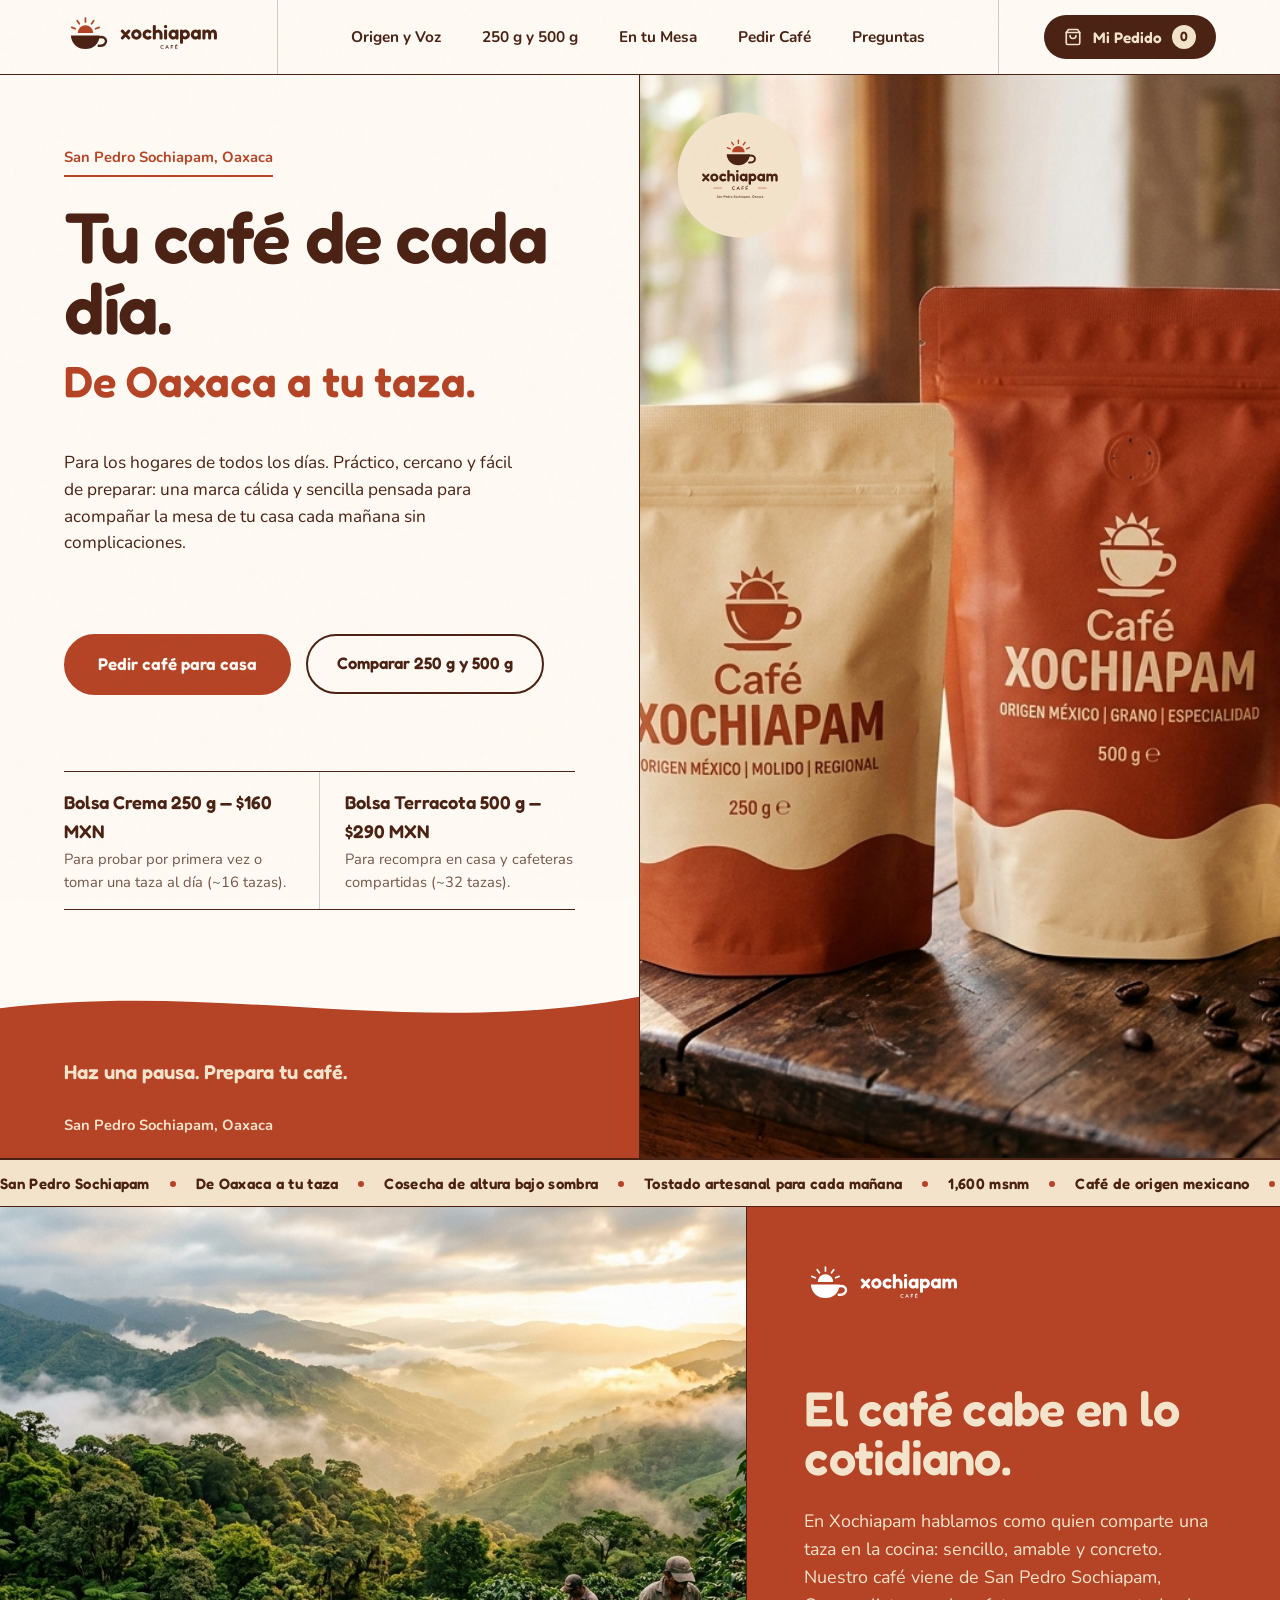
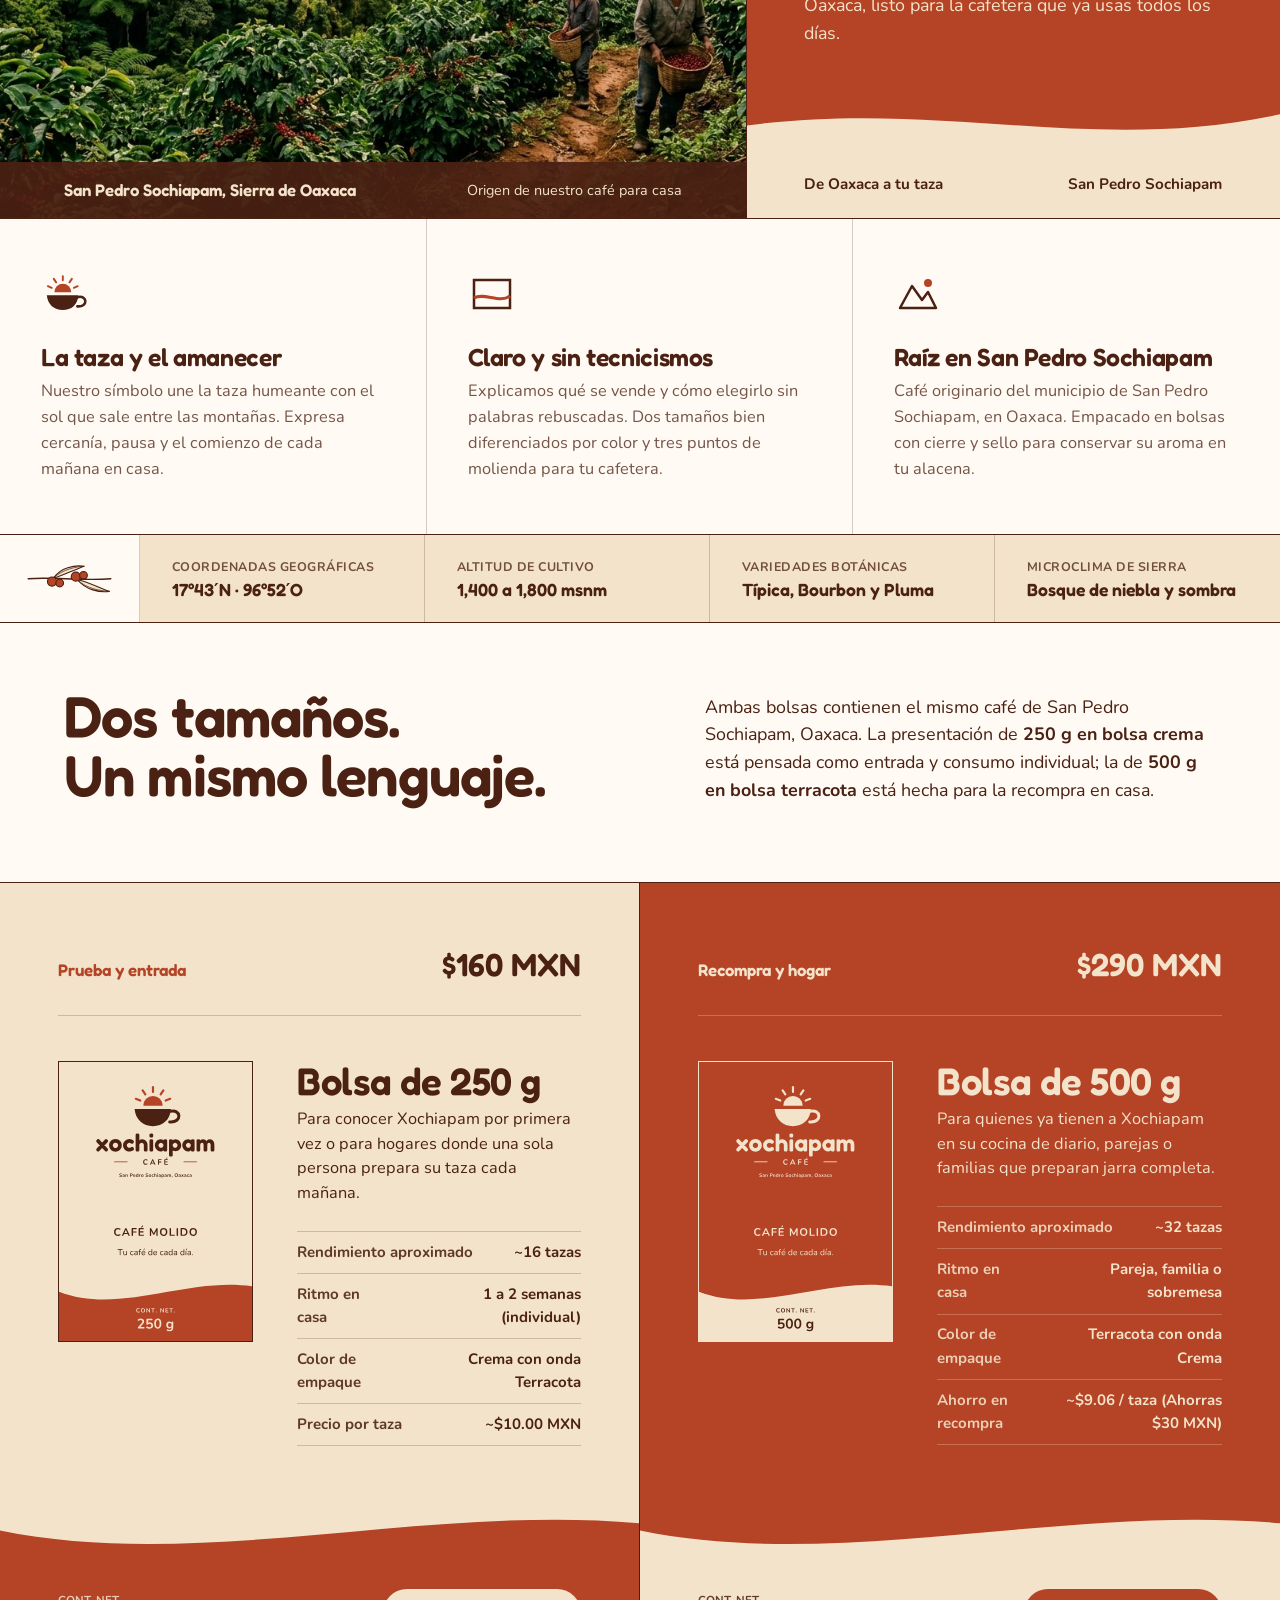
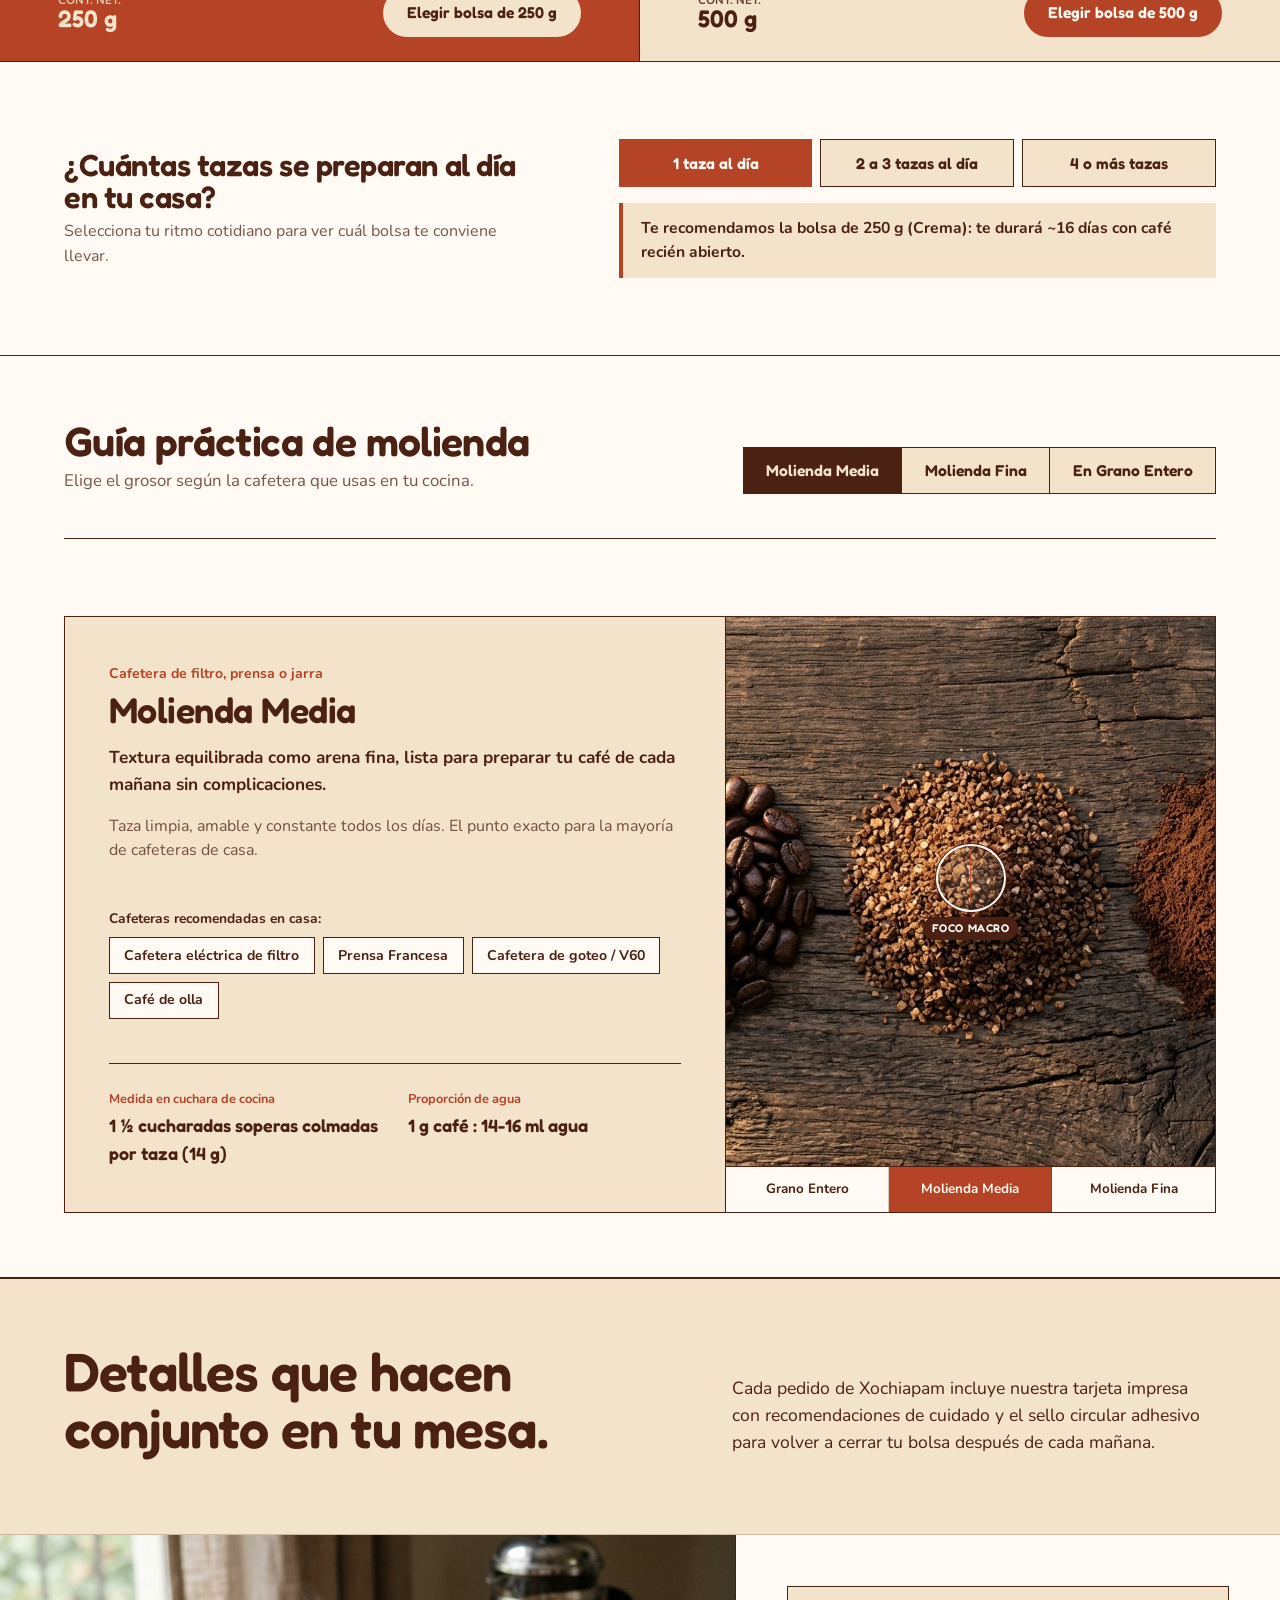
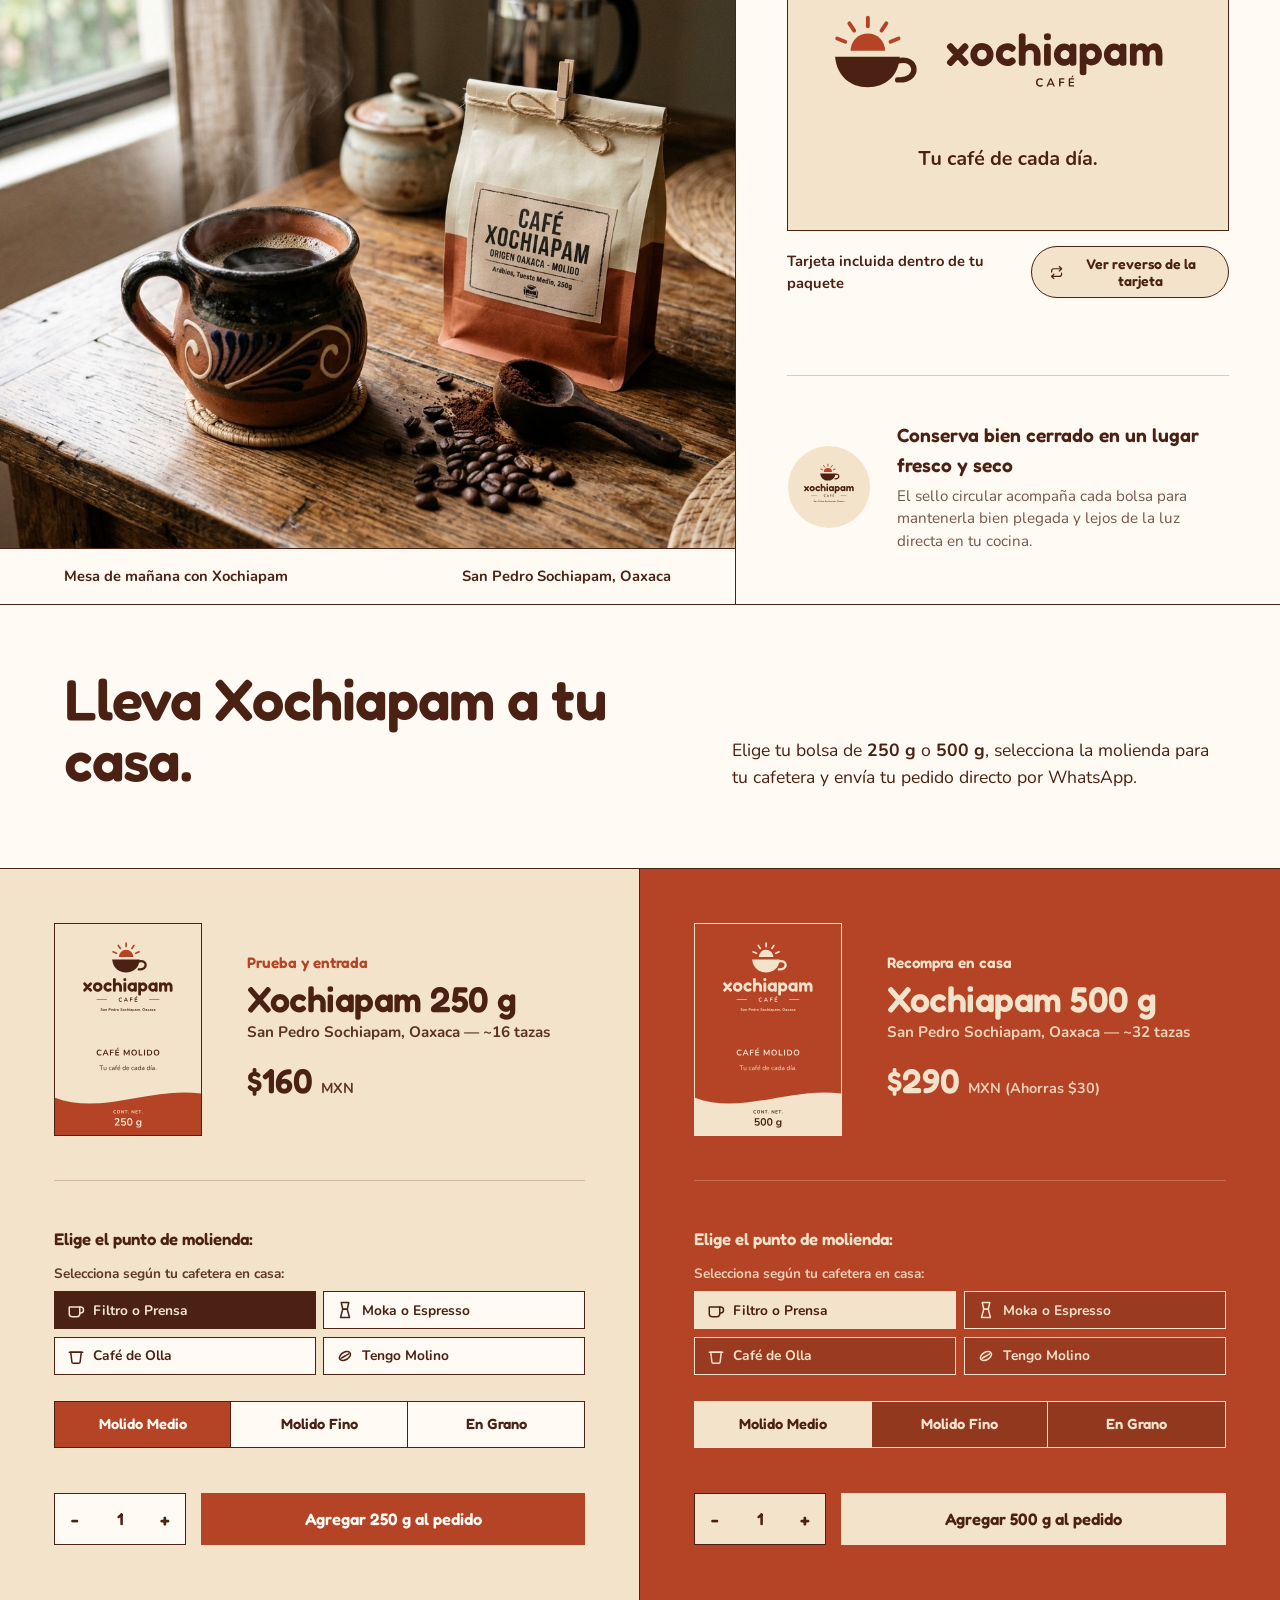
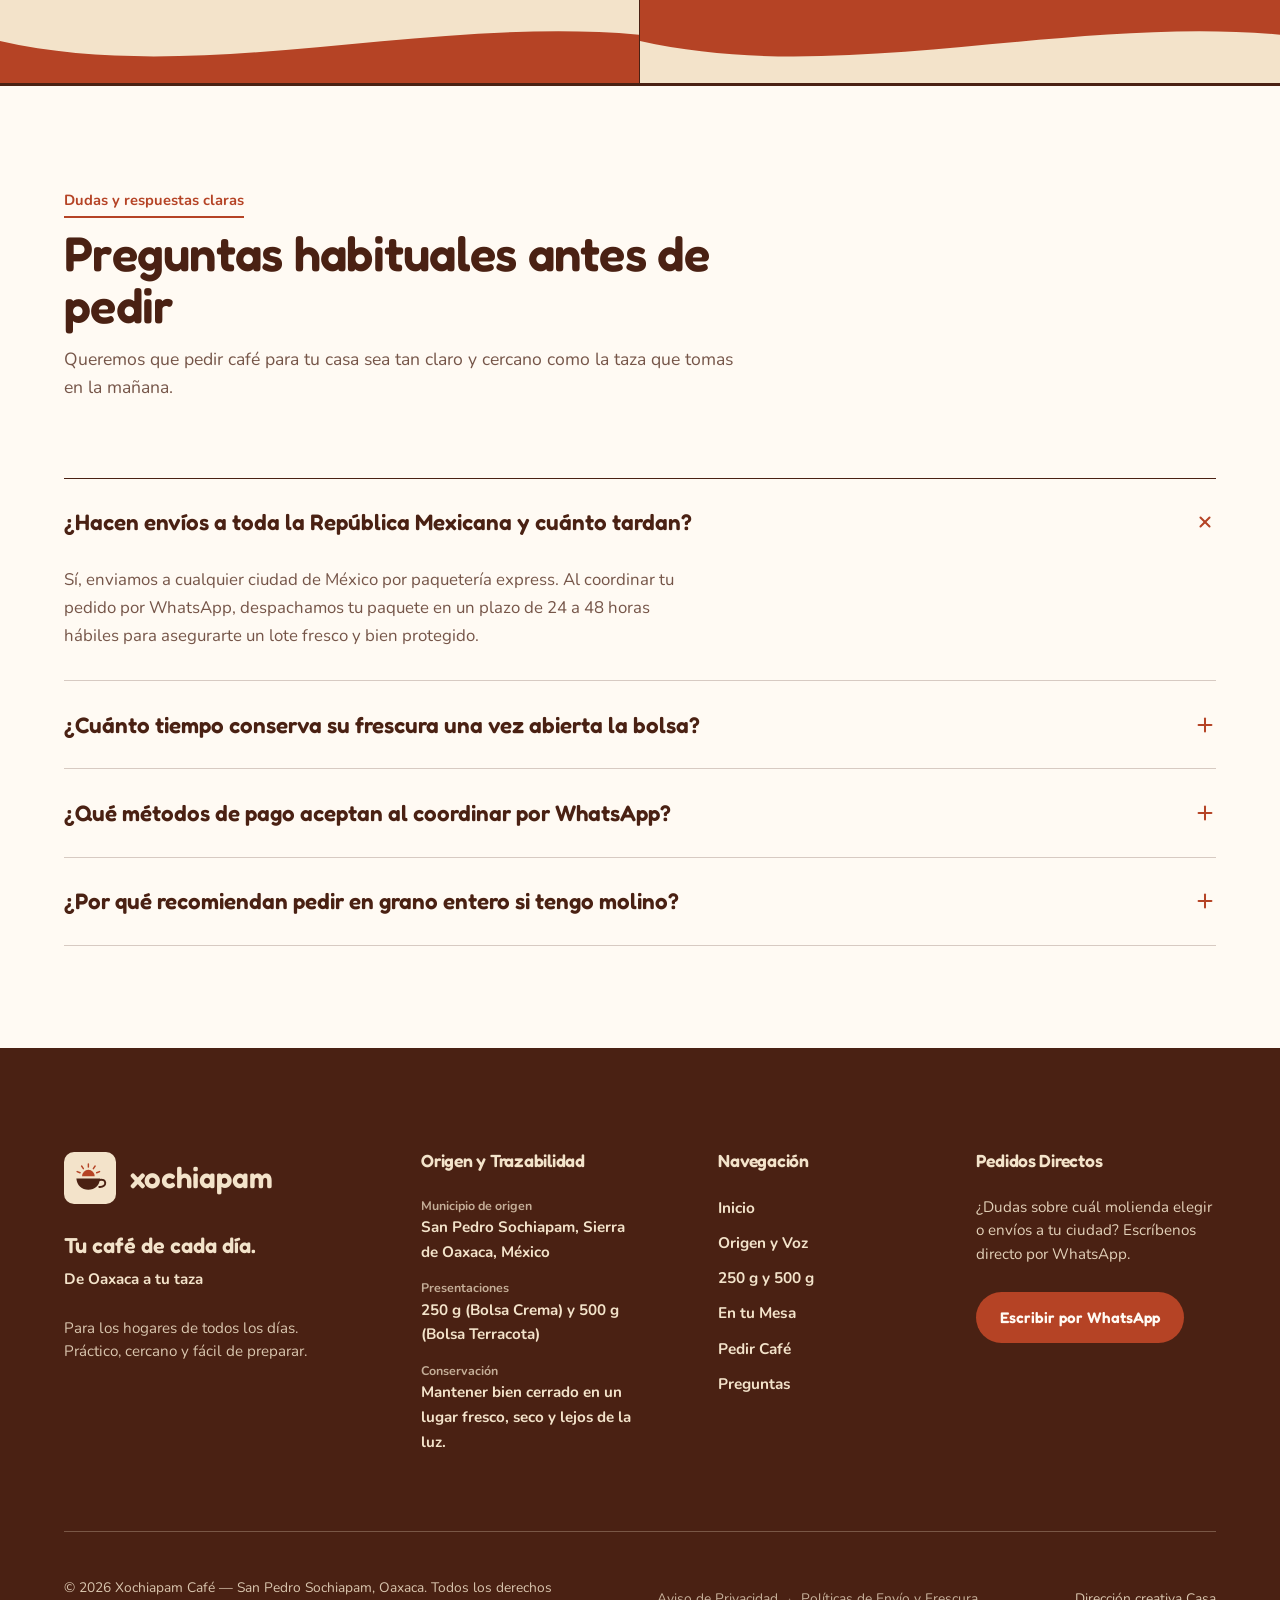
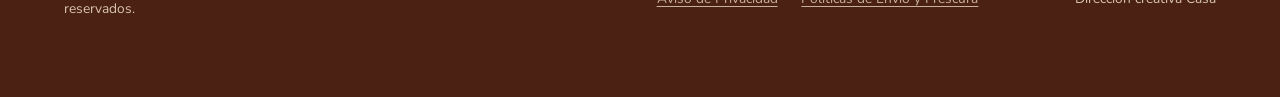
==== commit c7b1b4a1: "feat(media): integrate generated editorial lifestyle photography across hero, origin, grind, and tab" ====
--- a/index.html
+++ b/index.html
@@ -90,9 +90,9 @@
   </script>
 
   <!-- Hojas de estilo modulares -->
-  <link rel="stylesheet" href="css/tokens.css?v=3.0">
-  <link rel="stylesheet" href="css/layout.css?v=3.0">
-  <link rel="stylesheet" href="css/components.css?v=3.0">
+  <link rel="stylesheet" href="css/tokens.css?v=4.0">
+  <link rel="stylesheet" href="css/layout.css?v=4.0">
+  <link rel="stylesheet" href="css/components.css?v=4.0">
 </head>
 <body>
 
@@ -201,8 +201,8 @@
             src="assets/images/visualizacion-empaque.png"
             alt="Bolsas de Café Xochiapam de 250 g en crema y 500 g en terracota junto a una taza servida sobre mesa de madera"
             class="hero-bleed-photo"
-            width="960"
-            height="720"
+            width="1200"
+            height="896"
             loading="eager"
           >
         </div>
@@ -261,8 +261,8 @@
             src="assets/images/origen-sochiapam-sierra.jpg"
             alt="Montañas y cafetales bajo sombra en San Pedro Sochiapam, Sierra de Oaxaca"
             class="origins-sierra-img"
-            width="960"
-            height="600"
+            width="1376"
+            height="768"
             loading="lazy"
           >
           <figcaption class="origins-sierra-caption">
@@ -602,8 +602,8 @@
                 src="assets/images/granos-molienda-textura.jpg"
                 alt="Comparativa macro sobre madera: grano entero tostado, molienda media y molienda fina"
                 class="grind-tactile-img"
-                width="680"
-                height="420"
+                width="1376"
+                height="768"
                 loading="lazy"
               >
               <!-- Retículo Óptico Vectorial de Inspección Macro -->
@@ -640,8 +640,8 @@
           <img
             src="assets/images/ritual-taza-madera.jpg"
             alt="Taza de cerámica artesanal con café recién servido junto a una bolsa de Xochiapam sobre mesa de madera"
-            width="900"
-            height="675"
+            width="1200"
+            height="896"
             loading="lazy"
           >
           <figcaption class="ensemble-photo-caption">
@@ -1309,6 +1309,6 @@
   </footer>
 
   <!-- Bundle JS sin dependencias (compatible con file:// y servidor HTTP) -->
-  <script defer src="js/bundle.js?v=3.0"></script>
+  <script defer src="js/bundle.js?v=4.0"></script>
 </body>
 </html>
--- a/css/layout.css
+++ b/css/layout.css
@@ -353,7 +353,7 @@
   width: 100%;
   height: 100%;
   object-fit: cover;
-  object-position: 60% center;
+  object-position: 42% center;
   display: block;
 }
 
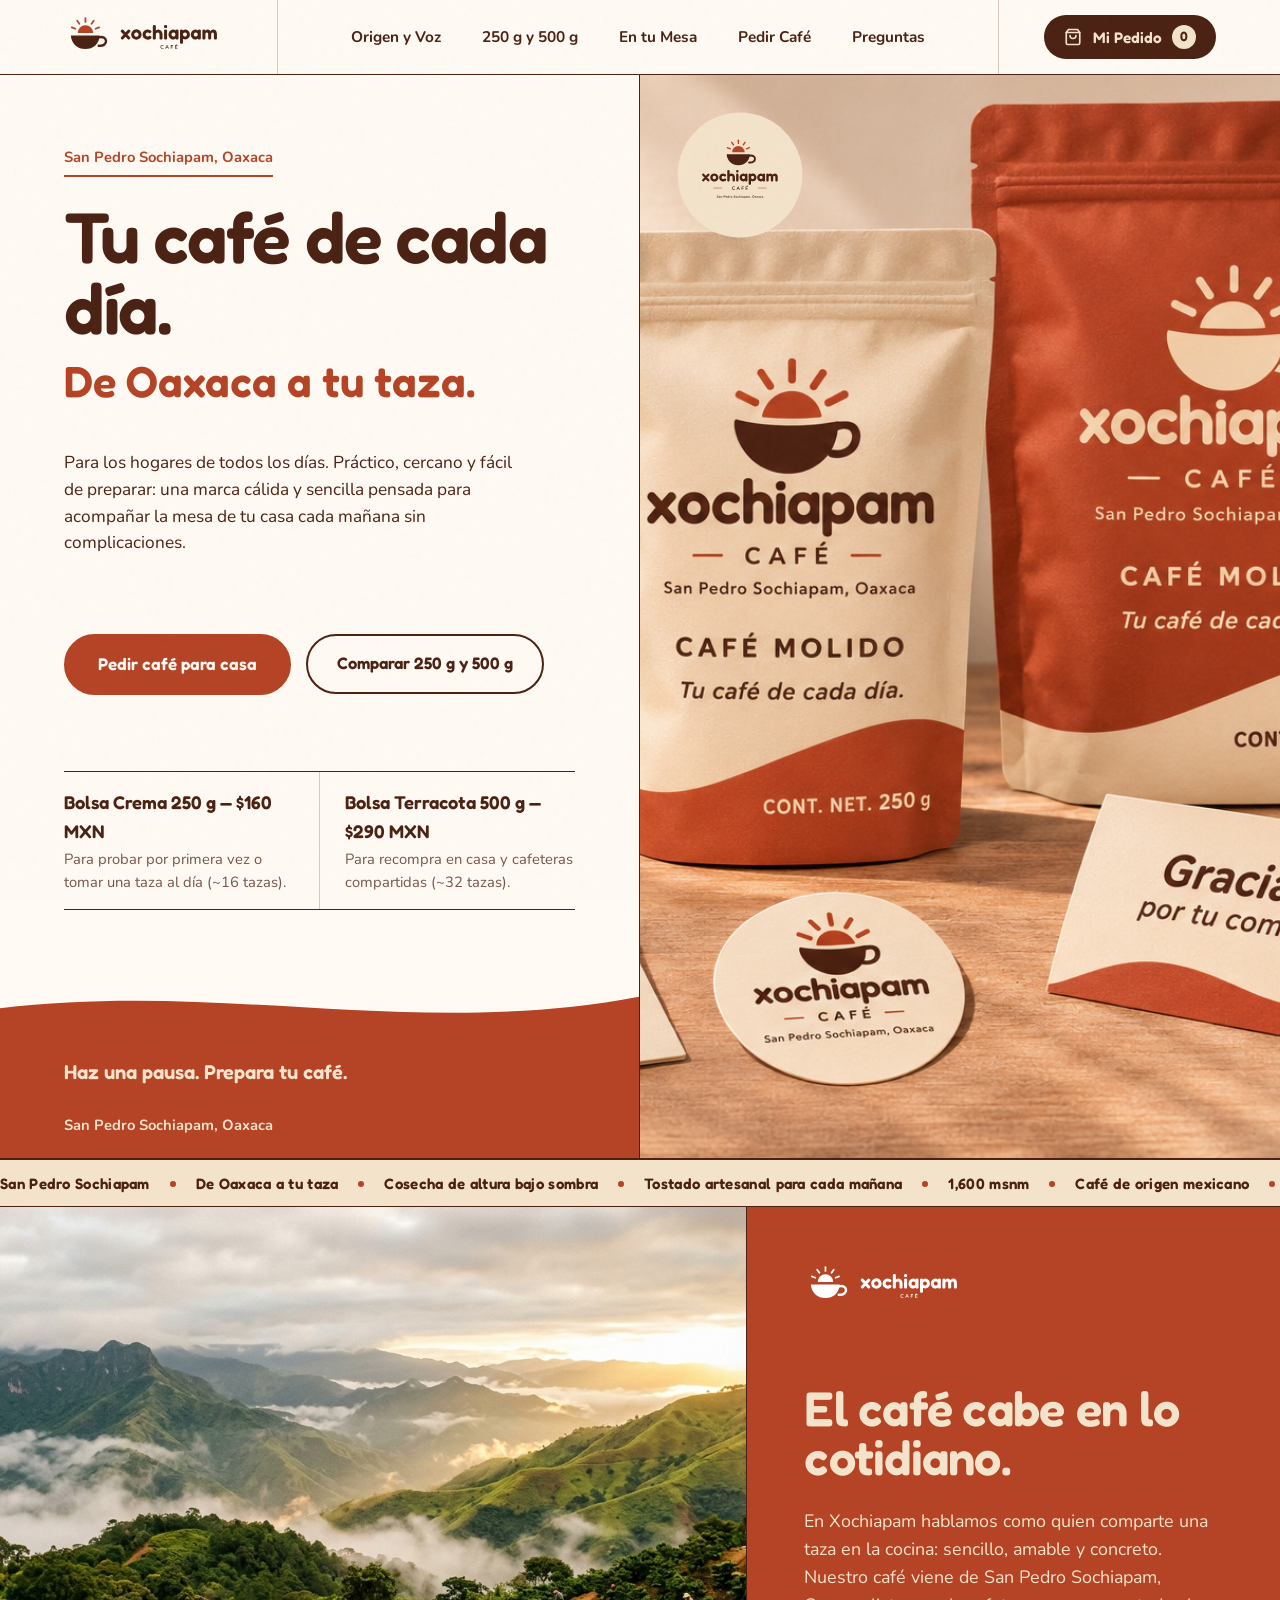
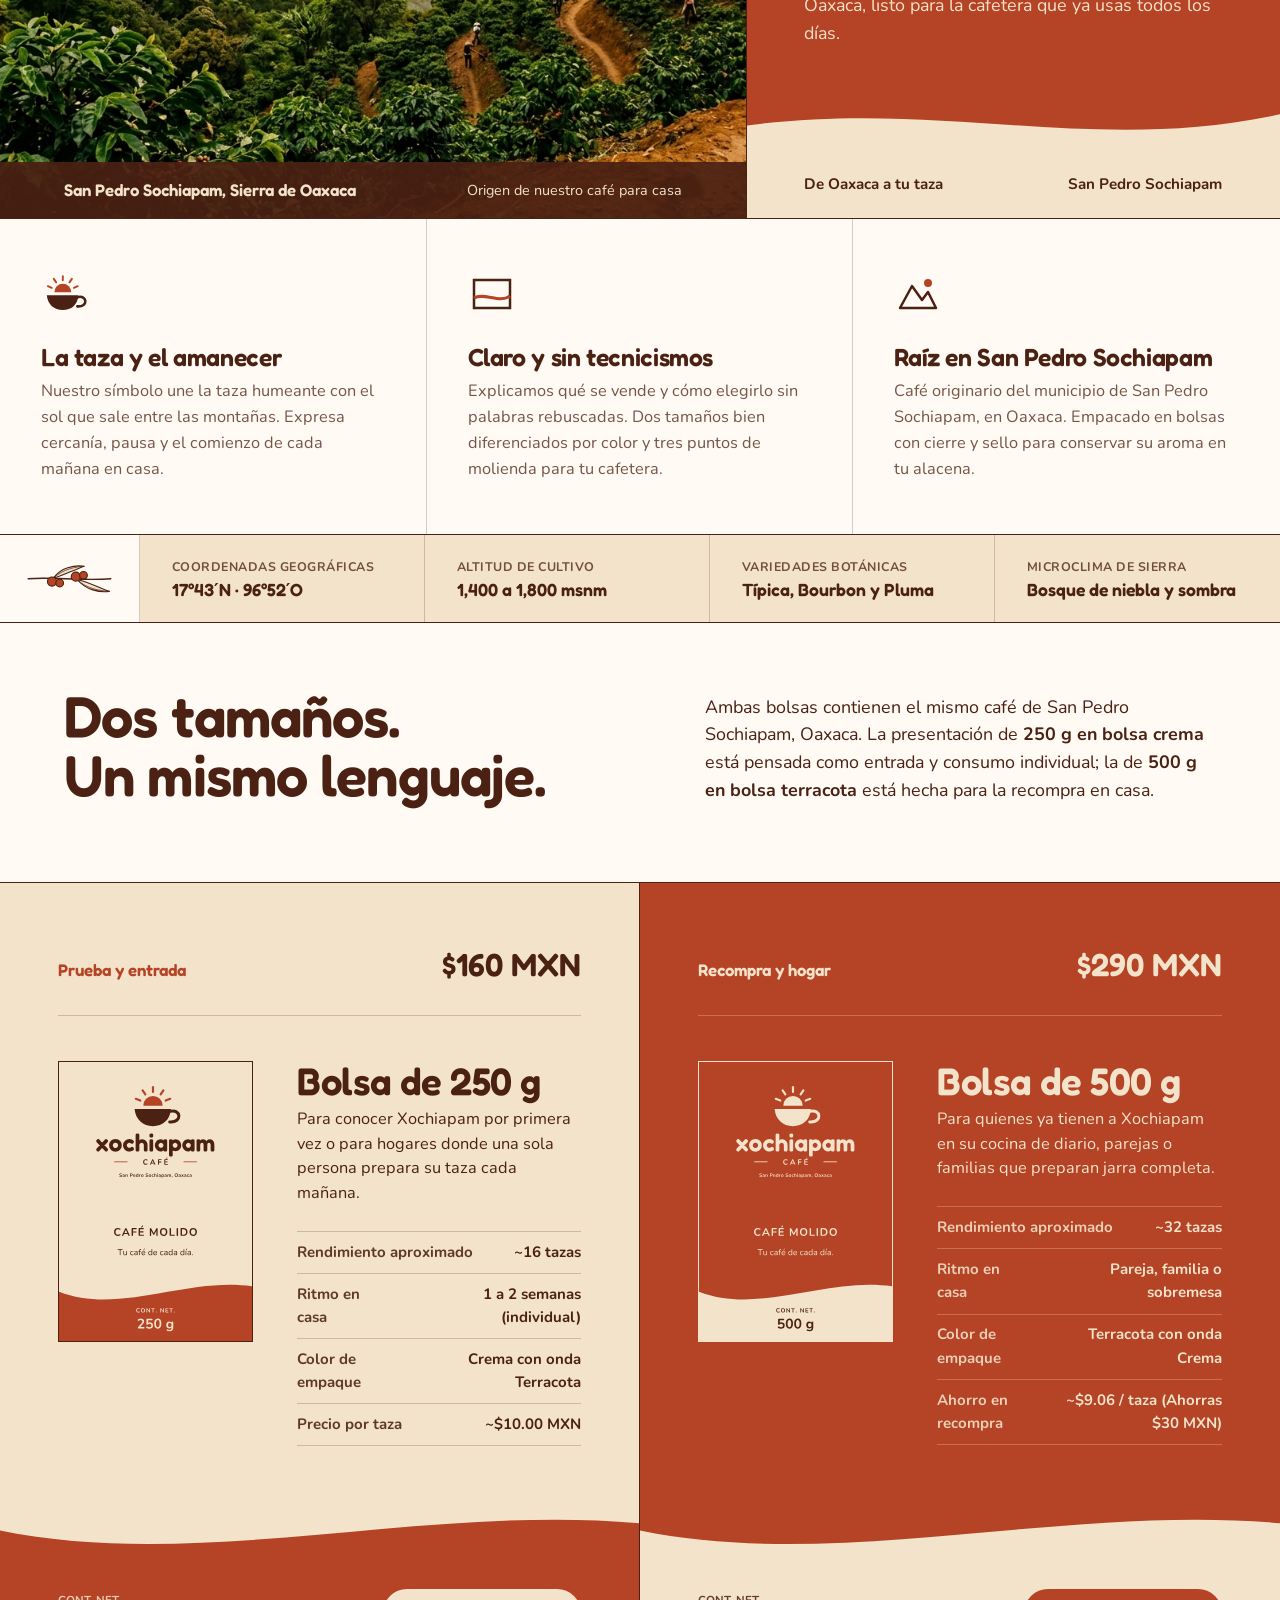
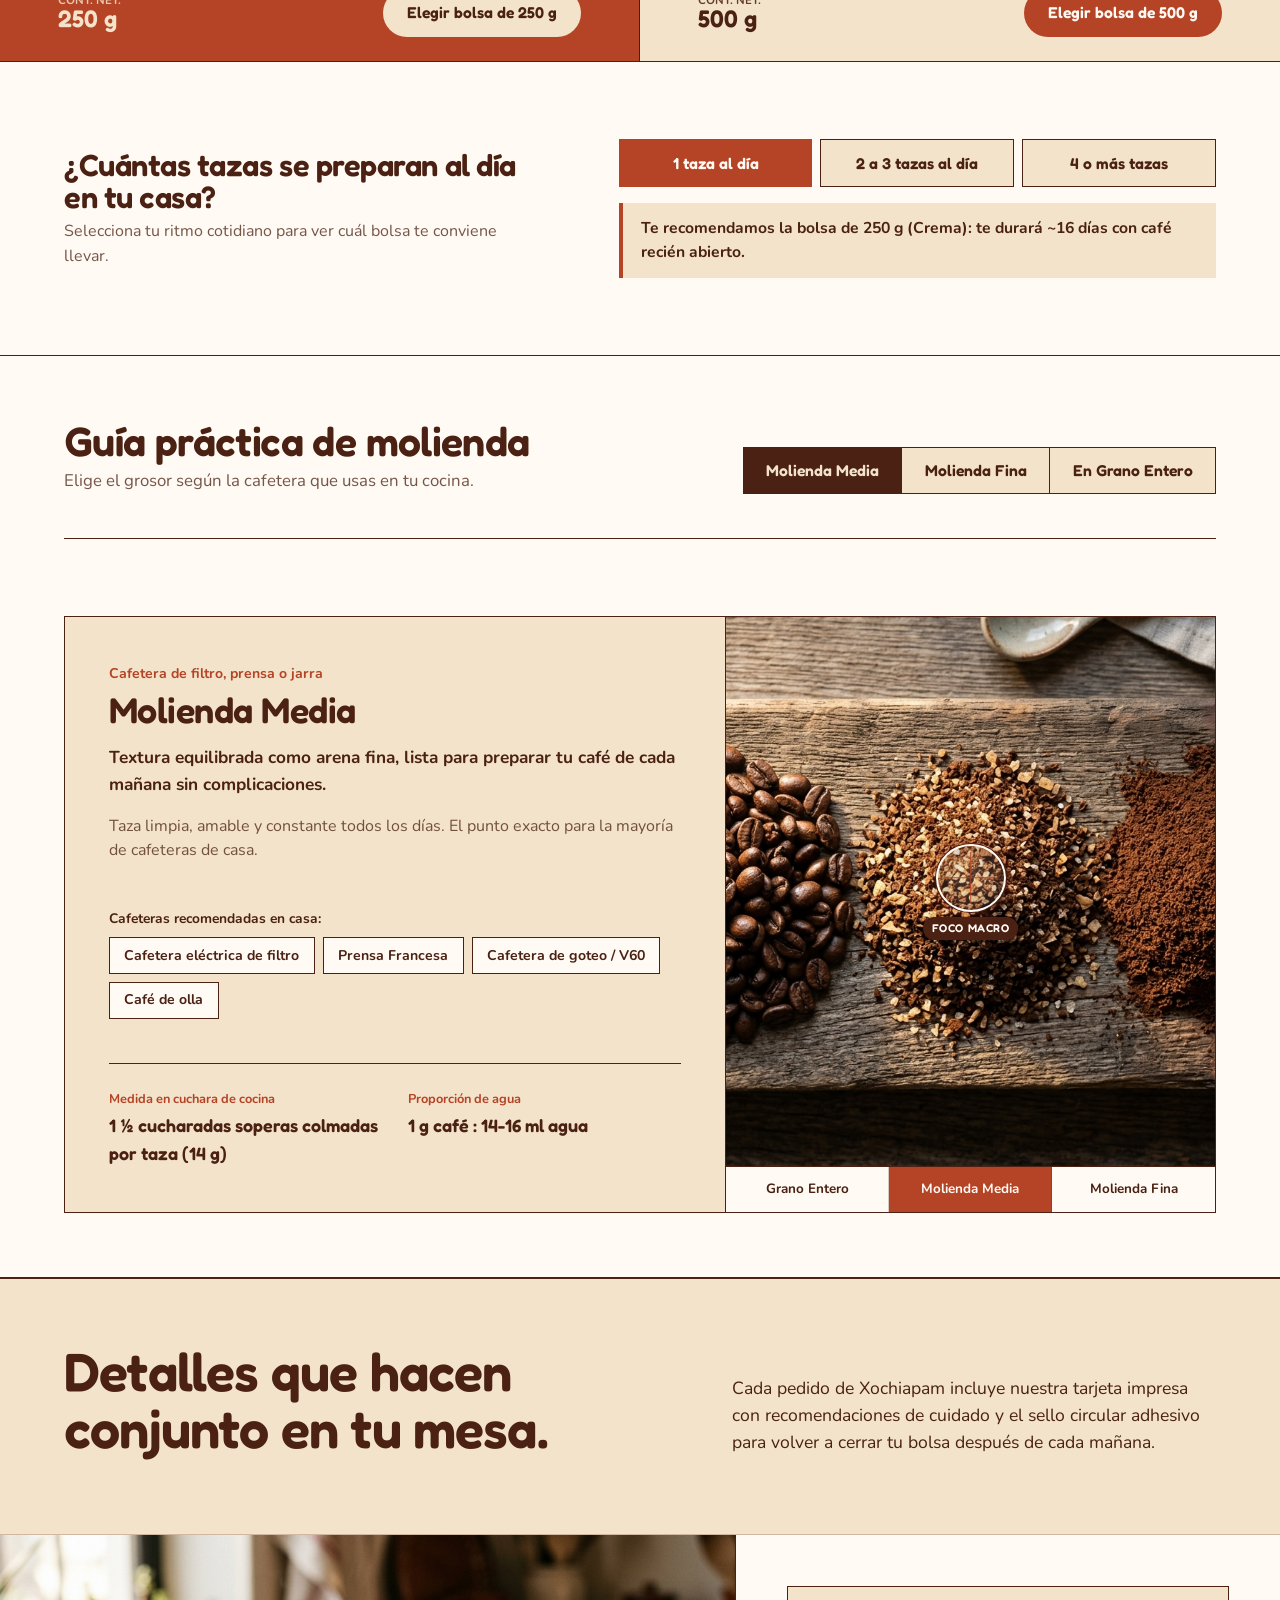
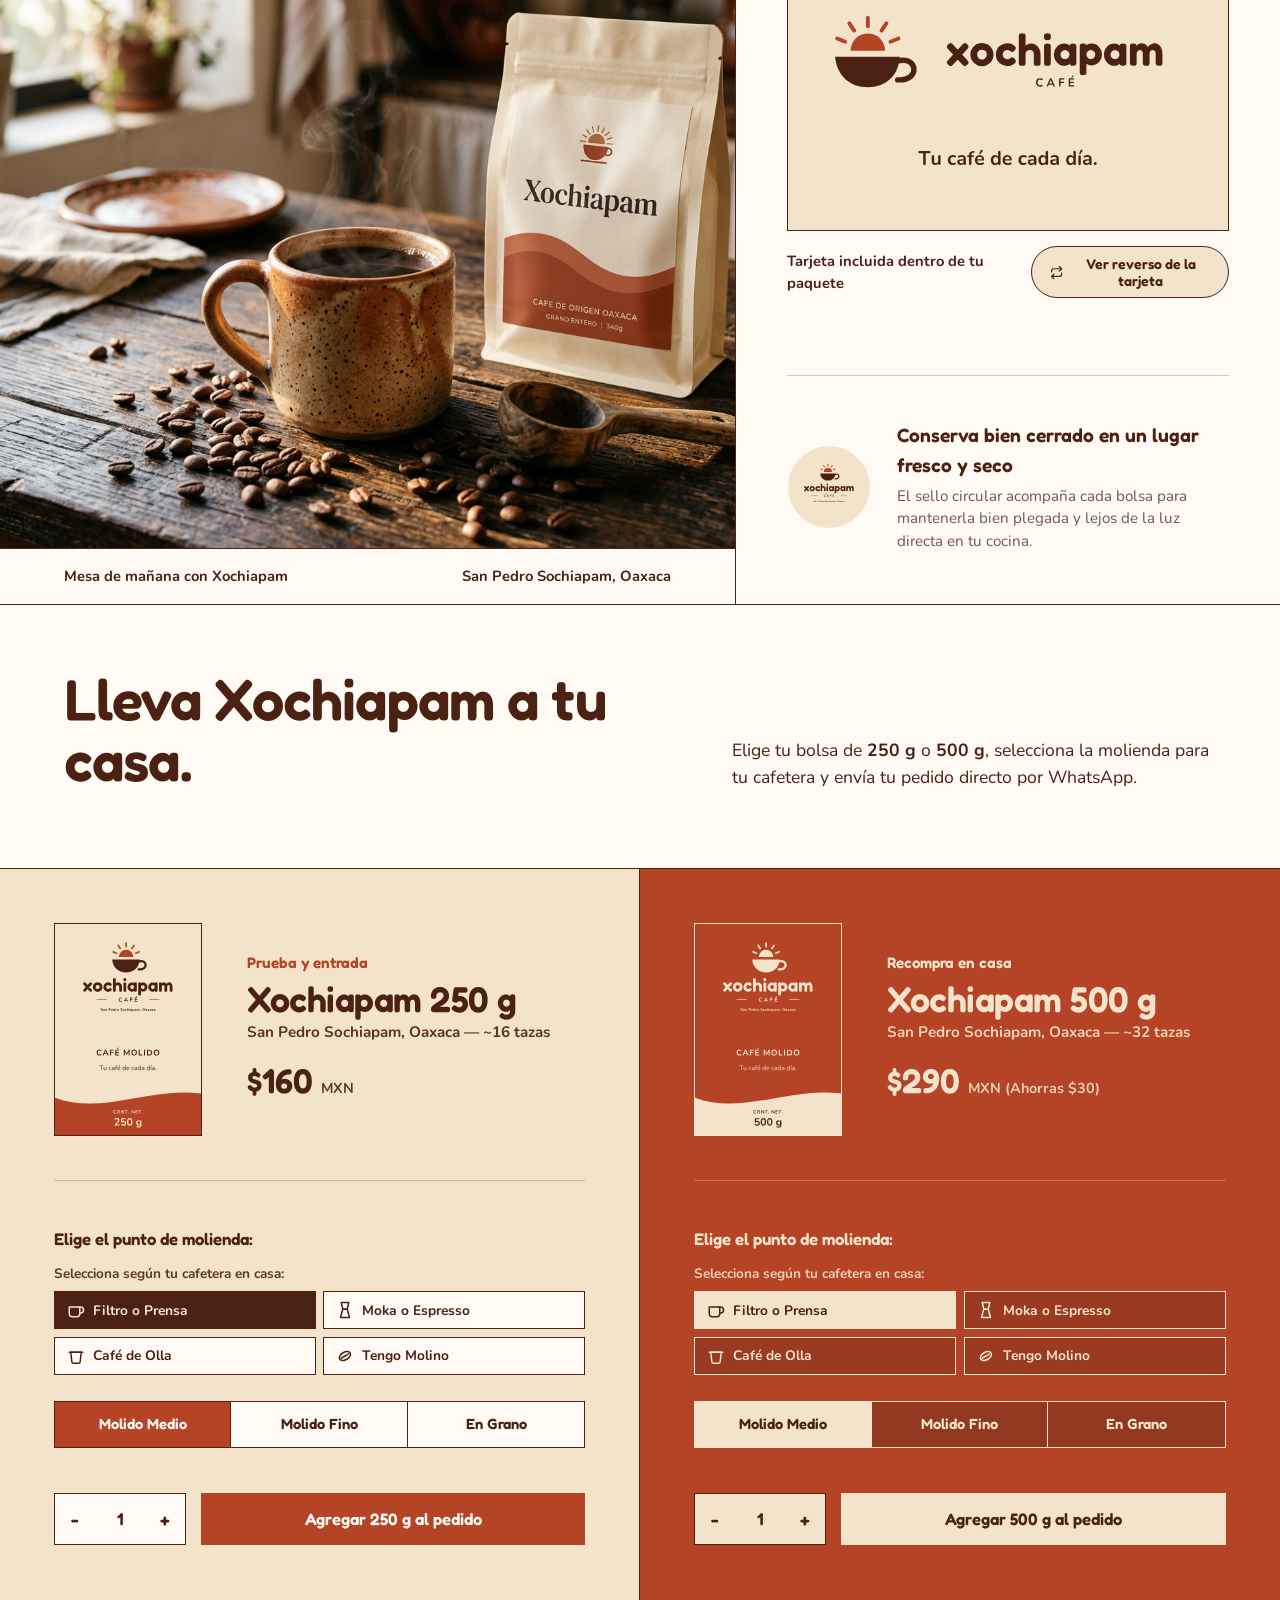
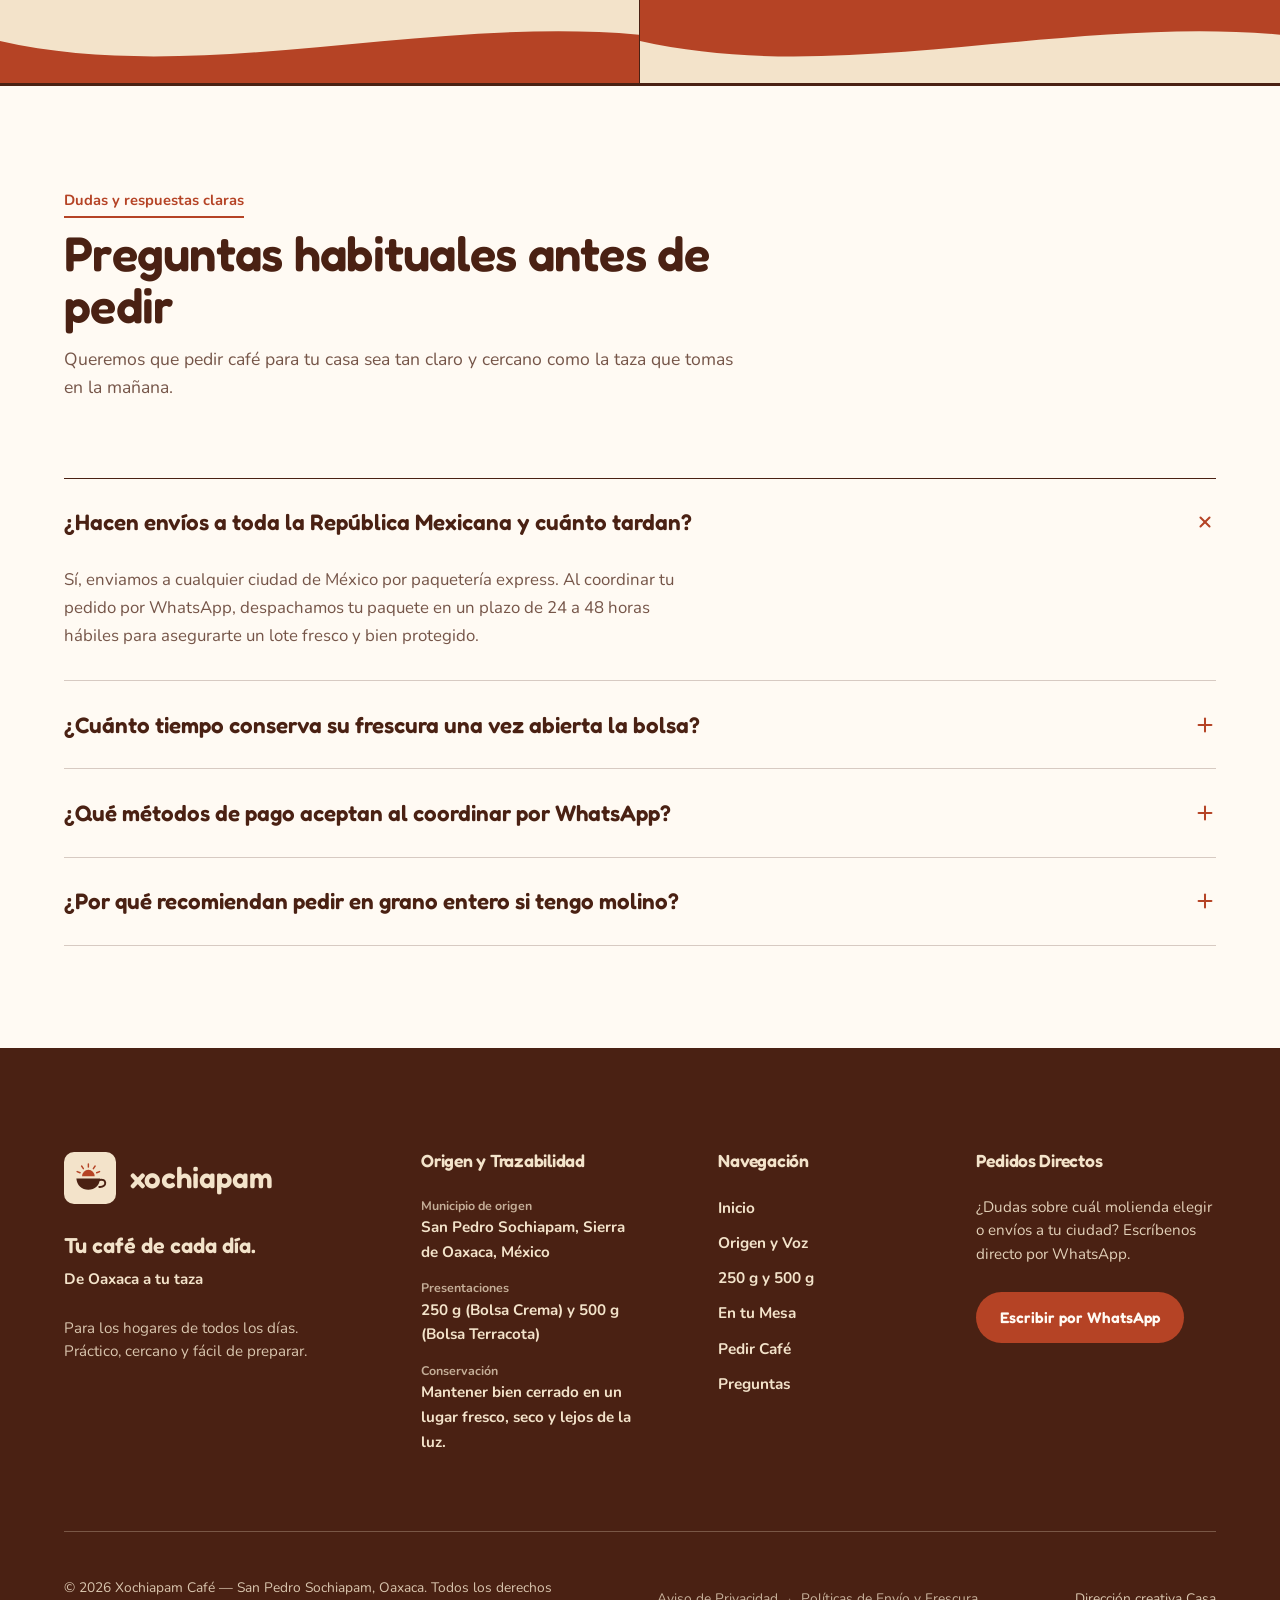
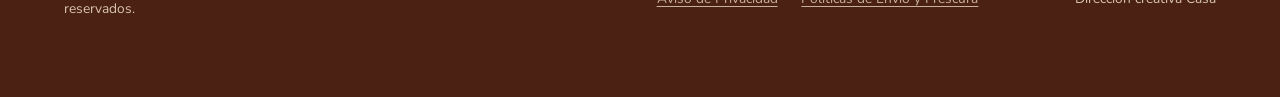
==== commit 270f7610: "fix(media): restore official brand identity, typography, and logos across photography assets" ====
--- a/index.html
+++ b/index.html
@@ -90,9 +90,9 @@
   </script>
 
   <!-- Hojas de estilo modulares -->
-  <link rel="stylesheet" href="css/tokens.css?v=4.0">
-  <link rel="stylesheet" href="css/layout.css?v=4.0">
-  <link rel="stylesheet" href="css/components.css?v=4.0">
+  <link rel="stylesheet" href="css/tokens.css?v=5.0">
+  <link rel="stylesheet" href="css/layout.css?v=5.0">
+  <link rel="stylesheet" href="css/components.css?v=5.0">
 </head>
 <body>
 
@@ -201,8 +201,8 @@
             src="assets/images/visualizacion-empaque.png"
             alt="Bolsas de Café Xochiapam de 250 g en crema y 500 g en terracota junto a una taza servida sobre mesa de madera"
             class="hero-bleed-photo"
-            width="1200"
-            height="896"
+            width="1536"
+            height="1024"
             loading="eager"
           >
         </div>
@@ -1309,6 +1309,6 @@
   </footer>
 
   <!-- Bundle JS sin dependencias (compatible con file:// y servidor HTTP) -->
-  <script defer src="js/bundle.js?v=4.0"></script>
+  <script defer src="js/bundle.js?v=5.0"></script>
 </body>
 </html>
--- a/css/layout.css
+++ b/css/layout.css
@@ -353,7 +353,7 @@
   width: 100%;
   height: 100%;
   object-fit: cover;
-  object-position: 42% center;
+  object-position: 57% center;
   display: block;
 }
 
